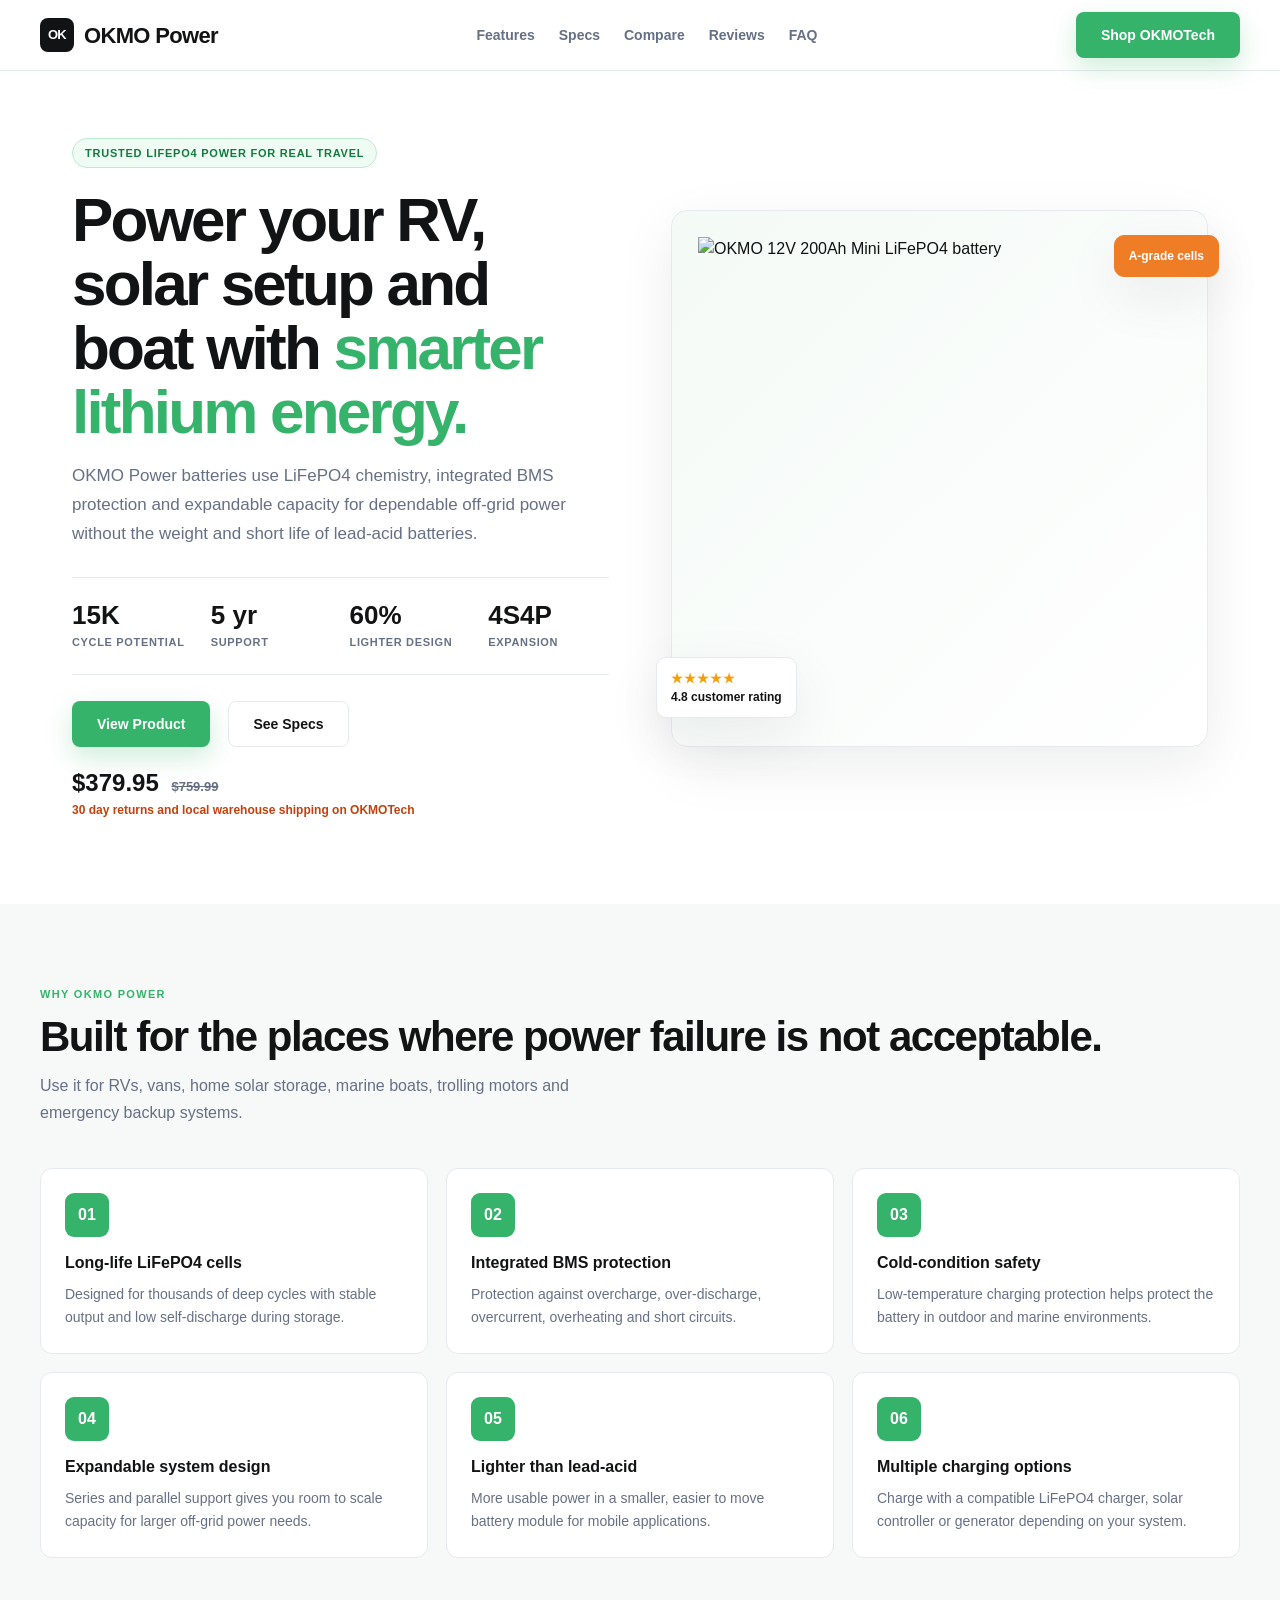
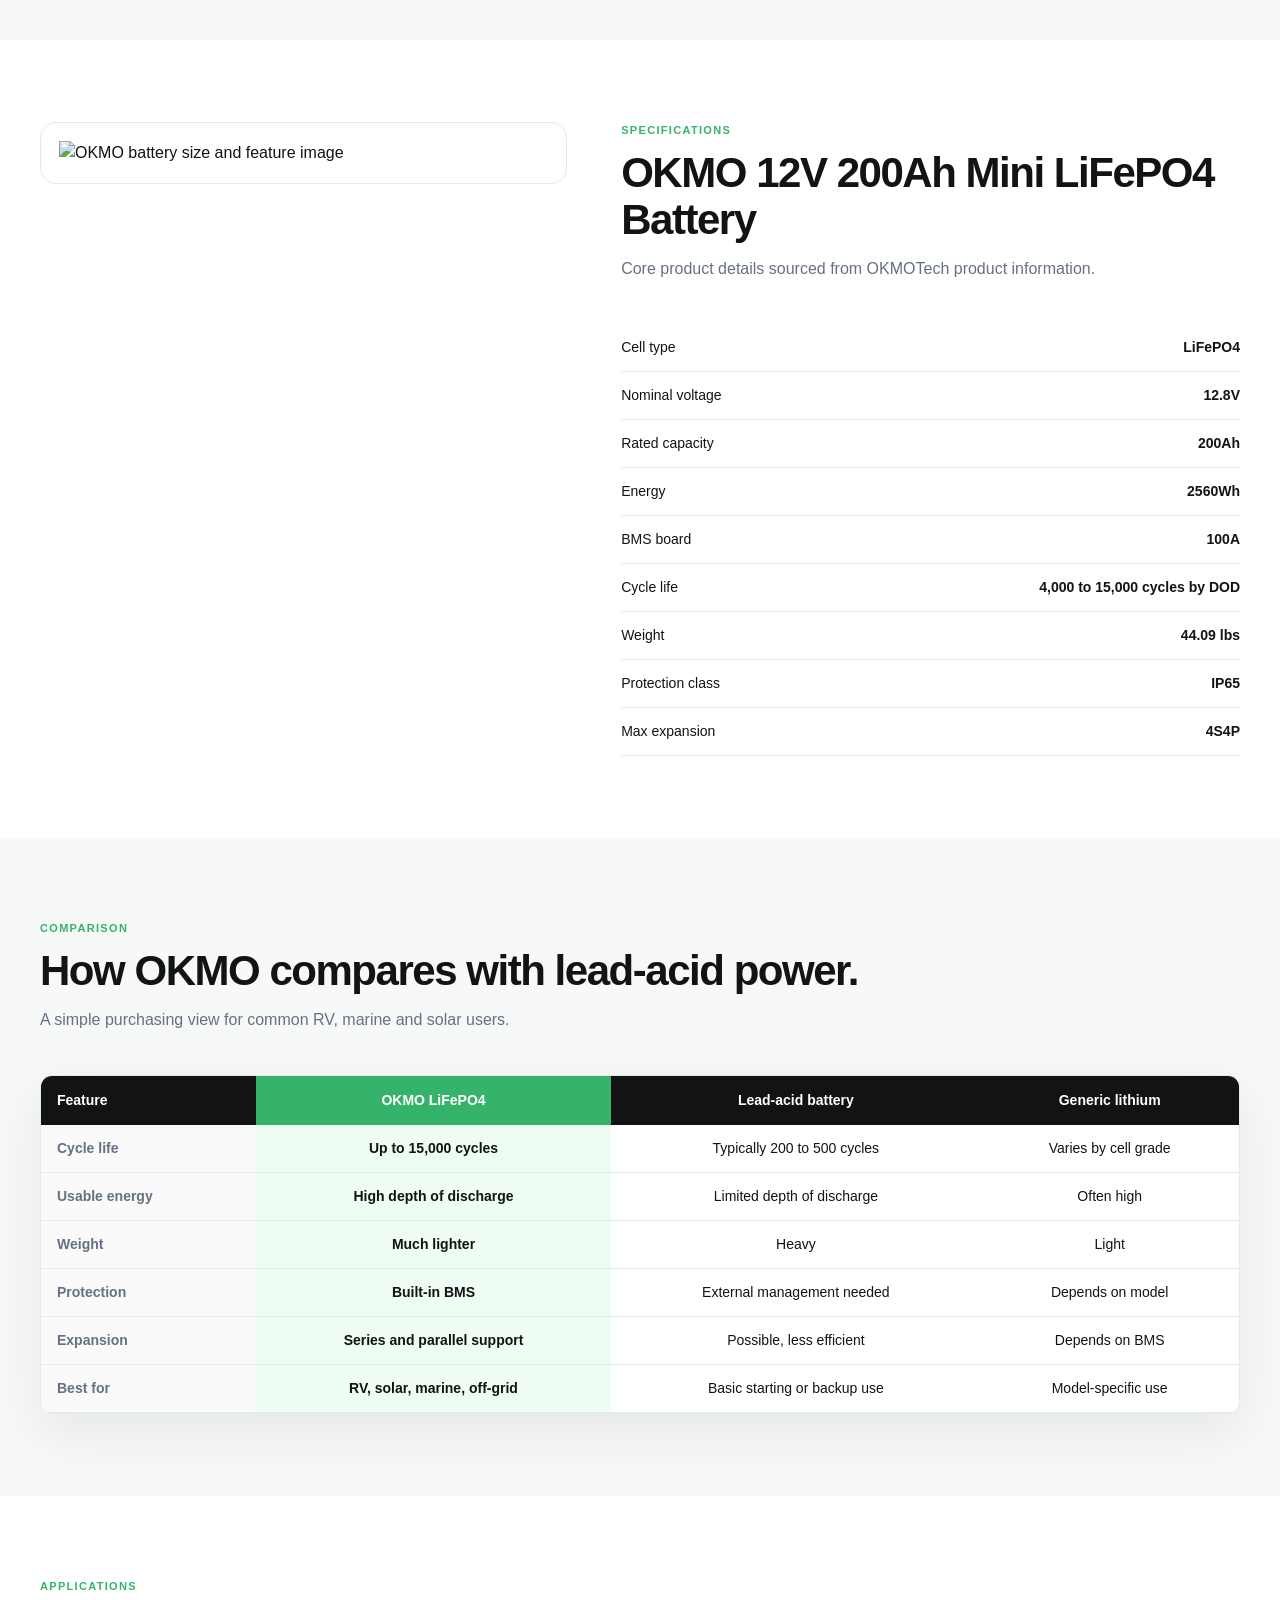
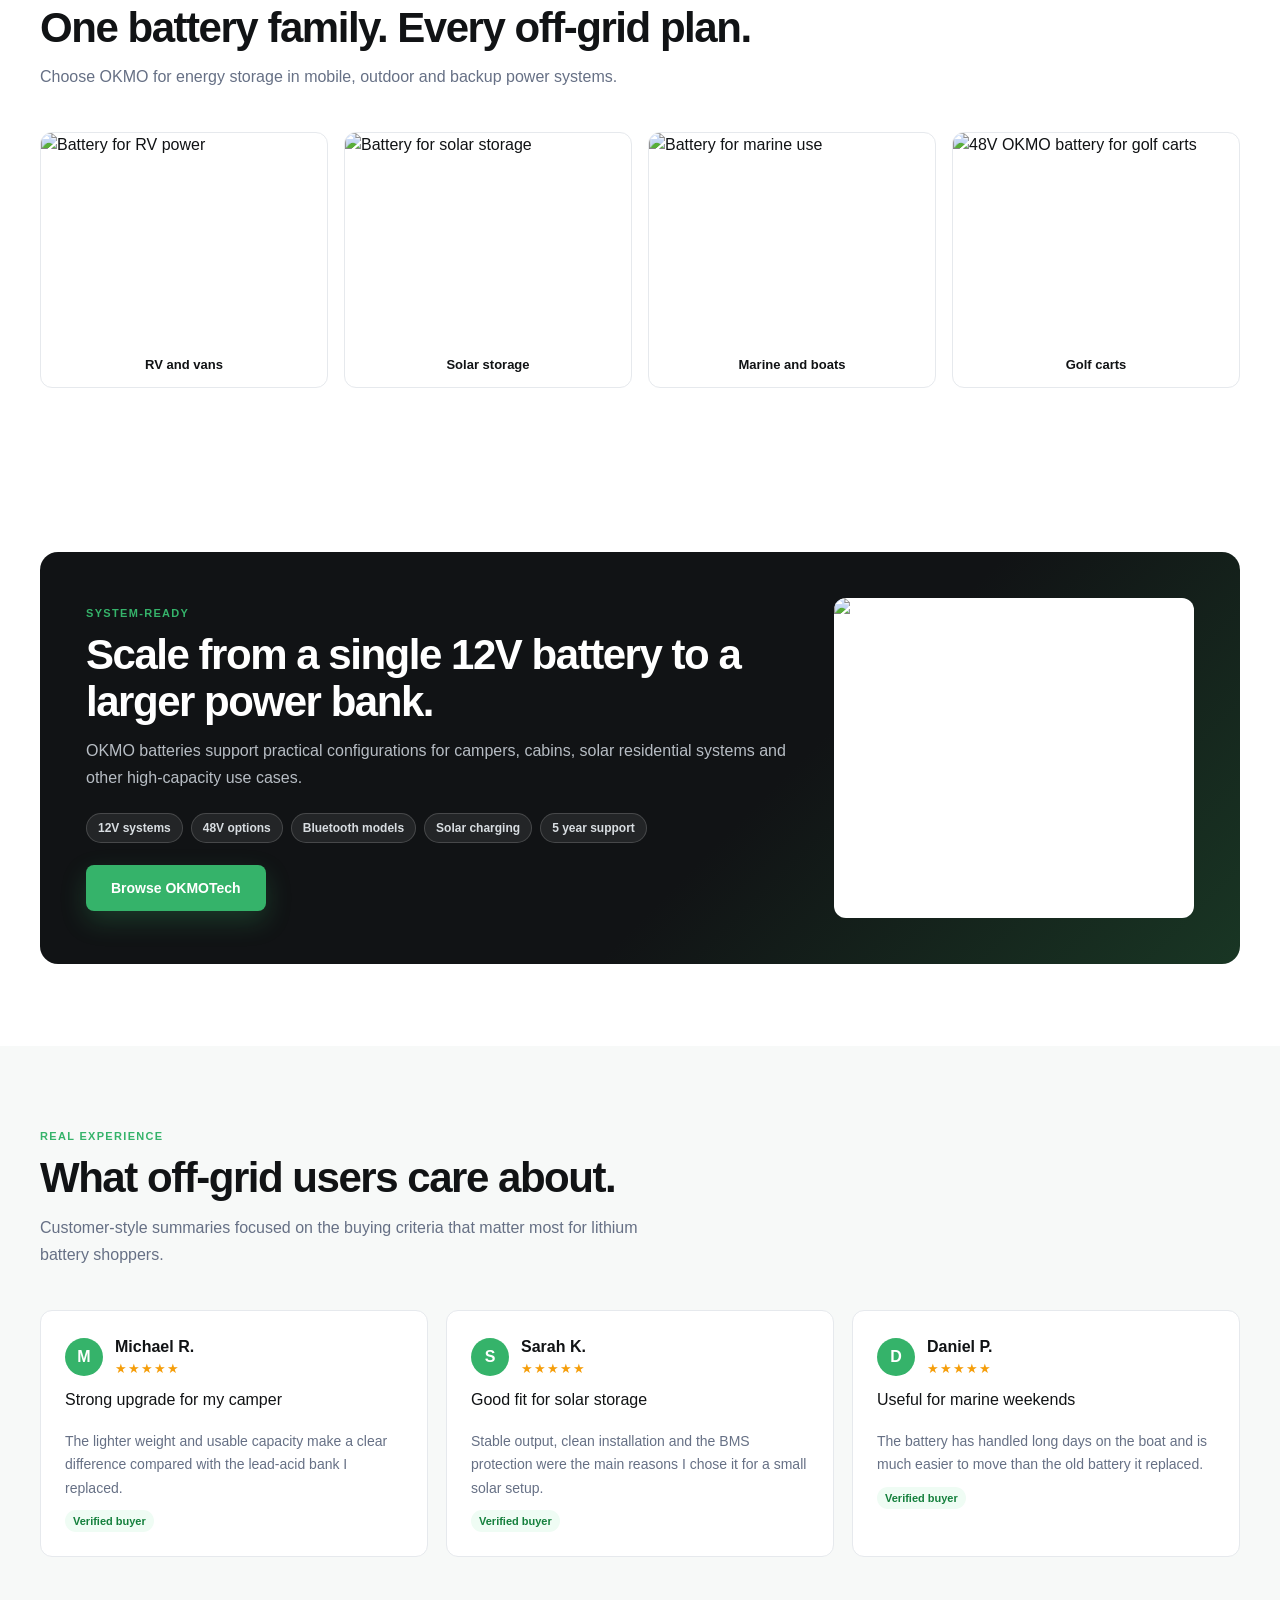
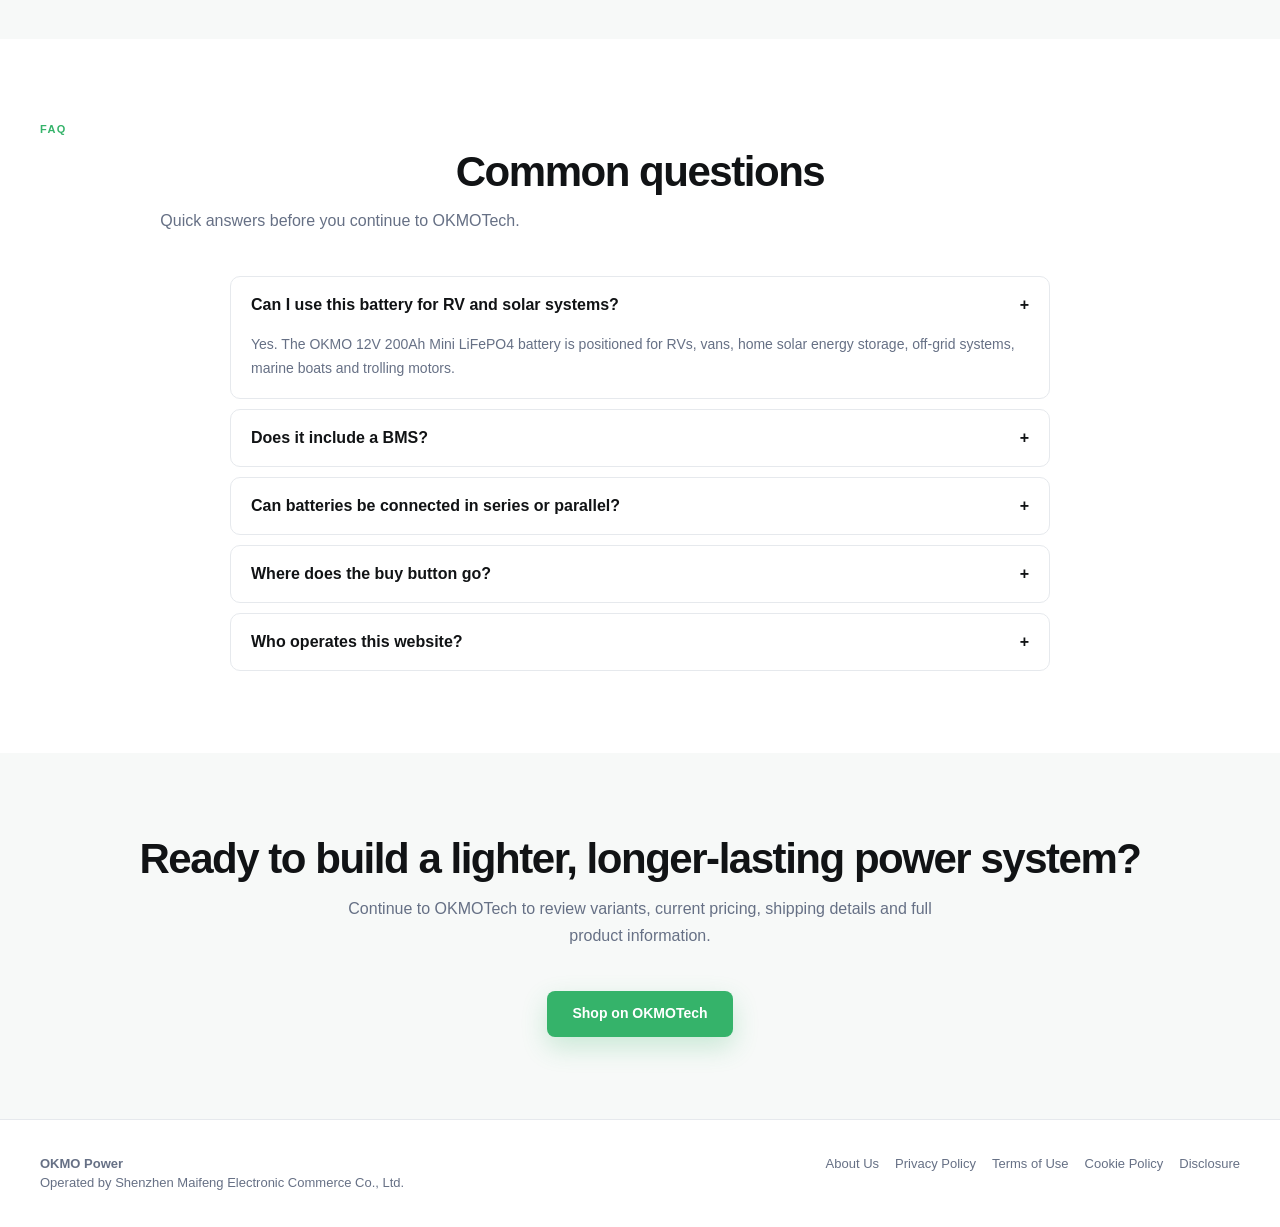
==== index.html @ c3690a23 "Add OKMO Energy static site" ====
<!doctype html>
<html lang="en">
<head>
  <meta charset="utf-8">
  <meta name="viewport" content="width=device-width, initial-scale=1">
  <title>OKMO Power | LiFePO4 Batteries for RV, Solar, Marine and Off-Grid</title>
  <meta name="description" content="OKMO Power LiFePO4 batteries deliver long cycle life, smart BMS protection, lighter weight and reliable energy storage for RV, solar, marine, golf cart and off-grid use.">
  <link rel="stylesheet" href="styles.css">
</head>
<body>
  <header class="site-header">
    <div class="header-inner">
      <a class="brand" href="index.html"><span class="brand-mark">OK</span><span>OKMO Power</span></a>
      <nav class="nav" aria-label="Primary navigation">
        <a href="#features">Features</a>
        <a href="#specs">Specs</a>
        <a href="#compare">Compare</a>
        <a href="#reviews">Reviews</a>
        <a href="#faq">FAQ</a>
      </nav>
      <a class="btn btn-primary shop-link" href="https://okmotech.com/products/okmo-12v-200ah-mini-lifepo4-battery-for-rv-solar-marine-off-grid-power">Shop OKMOTech</a>
    </div>
  </header>

  <main>
    <section class="hero">
      <div>
        <div class="badge">Trusted LiFePO4 power for real travel</div>
        <h1>Power your RV, solar setup and boat with <span>smarter lithium energy.</span></h1>
        <p class="hero-sub">OKMO Power batteries use LiFePO4 chemistry, integrated BMS protection and expandable capacity for dependable off-grid power without the weight and short life of lead-acid batteries.</p>
        <div class="stats">
          <div><div class="stat-num">15K</div><div class="stat-label">Cycle potential</div></div>
          <div><div class="stat-num">5 yr</div><div class="stat-label">Support</div></div>
          <div><div class="stat-num">60%</div><div class="stat-label">Lighter design</div></div>
          <div><div class="stat-num">4S4P</div><div class="stat-label">Expansion</div></div>
        </div>
        <div class="hero-actions">
          <a class="btn btn-primary shop-link" href="https://okmotech.com/products/okmo-12v-200ah-mini-lifepo4-battery-for-rv-solar-marine-off-grid-power">View Product</a>
          <a class="btn btn-secondary" href="#specs">See Specs</a>
          <div>
            <div class="price-main">$379.95 <span class="price-old">$759.99</span></div>
            <div class="price-note">30 day returns and local warehouse shipping on OKMOTech</div>
          </div>
        </div>
      </div>
      <div class="hero-visual">
        <img src="https://okmotech.com/cdn/shop/files/4ee0482982cfa89bb4d1cff3333a55e6.png?v=1758019763" alt="OKMO 12V 200Ah Mini LiFePO4 battery">
        <div class="float-card stock">A-grade cells</div>
        <div class="float-card rating"><span class="stars">★★★★★</span><br>4.8 customer rating</div>
      </div>
    </section>

    <section id="features" class="soft">
      <div class="container">
        <div class="section-label">Why OKMO Power</div>
        <h2 class="section-title">Built for the places where power failure is not acceptable.</h2>
        <p class="section-sub">Use it for RVs, vans, home solar storage, marine boats, trolling motors and emergency backup systems.</p>
        <div class="grid-3">
          <article class="feature-card"><div class="feature-icon">01</div><h3>Long-life LiFePO4 cells</h3><p>Designed for thousands of deep cycles with stable output and low self-discharge during storage.</p></article>
          <article class="feature-card"><div class="feature-icon">02</div><h3>Integrated BMS protection</h3><p>Protection against overcharge, over-discharge, overcurrent, overheating and short circuits.</p></article>
          <article class="feature-card"><div class="feature-icon">03</div><h3>Cold-condition safety</h3><p>Low-temperature charging protection helps protect the battery in outdoor and marine environments.</p></article>
          <article class="feature-card"><div class="feature-icon">04</div><h3>Expandable system design</h3><p>Series and parallel support gives you room to scale capacity for larger off-grid power needs.</p></article>
          <article class="feature-card"><div class="feature-icon">05</div><h3>Lighter than lead-acid</h3><p>More usable power in a smaller, easier to move battery module for mobile applications.</p></article>
          <article class="feature-card"><div class="feature-icon">06</div><h3>Multiple charging options</h3><p>Charge with a compatible LiFePO4 charger, solar controller or generator depending on your system.</p></article>
        </div>
      </div>
    </section>

    <section id="specs">
      <div class="container spec-layout">
        <div class="spec-image">
          <img src="https://okmotech.com/cdn/shop/files/2_af16de02-f397-4013-8d01-21be6a4f552f.png?v=1758019763" alt="OKMO battery size and feature image">
        </div>
        <div>
          <div class="section-label">Specifications</div>
          <h2 class="section-title">OKMO 12V 200Ah Mini LiFePO4 Battery</h2>
          <p class="section-sub">Core product details sourced from OKMOTech product information.</p>
          <div class="spec-row"><span>Cell type</span><strong>LiFePO4</strong></div>
          <div class="spec-row"><span>Nominal voltage</span><strong>12.8V</strong></div>
          <div class="spec-row"><span>Rated capacity</span><strong>200Ah</strong></div>
          <div class="spec-row"><span>Energy</span><strong>2560Wh</strong></div>
          <div class="spec-row"><span>BMS board</span><strong>100A</strong></div>
          <div class="spec-row"><span>Cycle life</span><strong>4,000 to 15,000 cycles by DOD</strong></div>
          <div class="spec-row"><span>Weight</span><strong>44.09 lbs</strong></div>
          <div class="spec-row"><span>Protection class</span><strong>IP65</strong></div>
          <div class="spec-row"><span>Max expansion</span><strong>4S4P</strong></div>
        </div>
      </div>
    </section>

    <section id="compare" class="soft">
      <div class="container">
        <div class="section-label">Comparison</div>
        <h2 class="section-title">How OKMO compares with lead-acid power.</h2>
        <p class="section-sub">A simple purchasing view for common RV, marine and solar users.</p>
        <div class="table-wrap">
          <table>
            <thead><tr><th>Feature</th><th class="ours">OKMO LiFePO4</th><th>Lead-acid battery</th><th>Generic lithium</th></tr></thead>
            <tbody>
              <tr><td>Cycle life</td><td class="ours">Up to 15,000 cycles</td><td>Typically 200 to 500 cycles</td><td>Varies by cell grade</td></tr>
              <tr><td>Usable energy</td><td class="ours">High depth of discharge</td><td>Limited depth of discharge</td><td>Often high</td></tr>
              <tr><td>Weight</td><td class="ours">Much lighter</td><td>Heavy</td><td>Light</td></tr>
              <tr><td>Protection</td><td class="ours">Built-in BMS</td><td>External management needed</td><td>Depends on model</td></tr>
              <tr><td>Expansion</td><td class="ours">Series and parallel support</td><td>Possible, less efficient</td><td>Depends on BMS</td></tr>
              <tr><td>Best for</td><td class="ours">RV, solar, marine, off-grid</td><td>Basic starting or backup use</td><td>Model-specific use</td></tr>
            </tbody>
          </table>
        </div>
      </div>
    </section>

    <section id="uses">
      <div class="container">
        <div class="section-label">Applications</div>
        <h2 class="section-title">One battery family. Every off-grid plan.</h2>
        <p class="section-sub">Choose OKMO for energy storage in mobile, outdoor and backup power systems.</p>
        <div class="image-grid">
          <div class="image-tile"><img src="https://okmotech.com/cdn/shop/files/32913bb930161c1a21fc8c6703e86e61.jpg?v=1758019763" alt="Battery for RV power"><div>RV and vans</div></div>
          <div class="image-tile"><img src="https://okmotech.com/cdn/shop/files/3e127aa34f11e647796bfac3e4831724.jpg?v=1758019763" alt="Battery for solar storage"><div>Solar storage</div></div>
          <div class="image-tile"><img src="https://okmotech.com/cdn/shop/files/4c4a01c1d49604e8e3436fd24a497f28_076cdcf8-ea0c-4c11-b48a-a80acceba9bb.jpg?v=1758019763" alt="Battery for marine use"><div>Marine and boats</div></div>
          <div class="image-tile"><img src="https://okmotech.com/cdn/shop/files/2_8ccc0807-b92c-4f07-a5ac-a771f4227278.jpg?v=1747045385" alt="48V OKMO battery for golf carts"><div>Golf carts</div></div>
        </div>
      </div>
    </section>

    <section>
      <div class="container banner">
        <div>
          <div class="section-label">System-ready</div>
          <h2 class="section-title">Scale from a single 12V battery to a larger power bank.</h2>
          <p>OKMO batteries support practical configurations for campers, cabins, solar residential systems and other high-capacity use cases.</p>
          <div class="tag-row"><span>12V systems</span><span>48V options</span><span>Bluetooth models</span><span>Solar charging</span><span>5 year support</span></div>
          <a class="btn btn-primary shop-link" href="https://okmotech.com/collections/12v-lifepo4-batteries">Browse OKMOTech</a>
        </div>
        <img src="https://okmotech.com/cdn/shop/files/OKMO.jpg?v=1750148092" alt="OKMO power system lifestyle image">
      </div>
    </section>

    <section id="reviews" class="soft">
      <div class="container">
        <div class="section-label">Real experience</div>
        <h2 class="section-title">What off-grid users care about.</h2>
        <p class="section-sub">Customer-style summaries focused on the buying criteria that matter most for lithium battery shoppers.</p>
        <div class="grid-3">
          <article class="review-card"><div class="review-head"><div class="avatar">M</div><div><strong>Michael R.</strong><div class="stars">★★★★★</div></div></div><div class="review-title">Strong upgrade for my camper</div><p class="review-text">The lighter weight and usable capacity make a clear difference compared with the lead-acid bank I replaced.</p><span class="verified">Verified buyer</span></article>
          <article class="review-card"><div class="review-head"><div class="avatar">S</div><div><strong>Sarah K.</strong><div class="stars">★★★★★</div></div></div><div class="review-title">Good fit for solar storage</div><p class="review-text">Stable output, clean installation and the BMS protection were the main reasons I chose it for a small solar setup.</p><span class="verified">Verified buyer</span></article>
          <article class="review-card"><div class="review-head"><div class="avatar">D</div><div><strong>Daniel P.</strong><div class="stars">★★★★★</div></div></div><div class="review-title">Useful for marine weekends</div><p class="review-text">The battery has handled long days on the boat and is much easier to move than the old battery it replaced.</p><span class="verified">Verified buyer</span></article>
        </div>
      </div>
    </section>

    <section id="faq">
      <div class="container">
        <div class="section-label">FAQ</div>
        <h2 class="section-title" style="text-align:center">Common questions</h2>
        <p class="section-sub" style="text-align:center">Quick answers before you continue to OKMOTech.</p>
        <div class="faq-list">
          <div class="faq-item open"><button class="faq-q" type="button">Can I use this battery for RV and solar systems?<span>+</span></button><div class="faq-a">Yes. The OKMO 12V 200Ah Mini LiFePO4 battery is positioned for RVs, vans, home solar energy storage, off-grid systems, marine boats and trolling motors.</div></div>
          <div class="faq-item"><button class="faq-q" type="button">Does it include a BMS?<span>+</span></button><div class="faq-a">Yes. OKMO product information lists integrated BMS protection for key electrical and temperature conditions.</div></div>
          <div class="faq-item"><button class="faq-q" type="button">Can batteries be connected in series or parallel?<span>+</span></button><div class="faq-a">The 12V 200Ah Mini model supports expansion up to 4S4P when configured properly with compatible batteries and system requirements.</div></div>
          <div class="faq-item"><button class="faq-q" type="button">Where does the buy button go?<span>+</span></button><div class="faq-a">This landing page does not process orders directly. Purchase links continue to OKMOTech.com for product details, checkout and support.</div></div>
          <div class="faq-item"><button class="faq-q" type="button">Who operates this website?<span>+</span></button><div class="faq-a">This website is operated by Shenzhen Maifeng Electronic Commerce Co., Ltd. for OKMO Power product promotion.</div></div>
        </div>
      </div>
    </section>

    <section class="final-cta soft">
      <div class="container">
        <h2 class="section-title">Ready to build a lighter, longer-lasting power system?</h2>
        <p class="section-sub">Continue to OKMOTech to review variants, current pricing, shipping details and full product information.</p>
        <a class="btn btn-primary shop-link" href="https://okmotech.com/products/okmo-12v-200ah-mini-lifepo4-battery-for-rv-solar-marine-off-grid-power">Shop on OKMOTech</a>
      </div>
    </section>
  </main>

  <footer>
    <div class="footer-inner">
      <div><strong>OKMO Power</strong><br>Operated by Shenzhen Maifeng Electronic Commerce Co., Ltd.</div>
      <div class="footer-links">
        <a href="about-us.html">About Us</a>
        <a href="privacy-policy.html">Privacy Policy</a>
        <a href="terms-of-use.html">Terms of Use</a>
        <a href="cookie-policy.html">Cookie Policy</a>
        <a href="disclosure-and-copyright-policy.html">Disclosure</a>
      </div>
    </div>
  </footer>
  <script>
    document.querySelectorAll('.faq-q').forEach(function(button) {
      button.addEventListener('click', function() {
        var item = button.parentElement;
        document.querySelectorAll('.faq-item').forEach(function(el) { if (el !== item) el.classList.remove('open'); });
        item.classList.toggle('open');
      });
    });
    (function () {
      var keys = ['gclid','gbraid','wbraid','fbclid','utm_source','utm_medium','utm_campaign','utm_content','utm_term'];
      var source = new URLSearchParams(location.search);
      document.querySelectorAll('a.shop-link').forEach(function(a) {
        var u = new URL(a.href);
        keys.forEach(function(k) { var v = source.get(k); if (v && !u.searchParams.has(k)) u.searchParams.set(k, v); });
        a.href = u.toString();
      });
    })();
  </script>
</body>
</html>
---- styles.css ----
*, *::before, *::after { box-sizing: border-box; margin: 0; padding: 0; }
:root {
  --accent: #35b36a;
  --accent-dark: #23844b;
  --ink: #111315;
  --muted: #667085;
  --line: #e6e9ed;
  --soft: #f7f9f8;
  --white: #fff;
  --warn: #ef7d26;
  --shadow: 0 18px 55px rgba(16, 24, 40, .08);
}
html { scroll-behavior: smooth; }
body { font-family: Arial, Helvetica, sans-serif; color: var(--ink); background: var(--white); line-height: 1.5; overflow-x: hidden; }
a { color: inherit; text-decoration: none; }
img { max-width: 100%; display: block; }
.site-header { position: sticky; top: 0; z-index: 20; background: rgba(255,255,255,.96); backdrop-filter: blur(12px); border-bottom: 1px solid var(--line); padding: 12px 32px; }
.header-inner { max-width: 1200px; margin: 0 auto; display: flex; align-items: center; justify-content: space-between; gap: 24px; }
.brand { display: flex; align-items: center; gap: 10px; font-weight: 900; letter-spacing: -.03em; font-size: 22px; }
.brand-mark { width: 34px; height: 34px; border-radius: 8px; background: var(--ink); color: #fff; display: grid; place-items: center; font-size: 13px; letter-spacing: -.06em; }
.nav { display: flex; gap: 24px; align-items: center; }
.nav a { color: var(--muted); font-size: 14px; font-weight: 700; }
.nav a:hover { color: var(--ink); }
.btn { display: inline-flex; align-items: center; justify-content: center; gap: 8px; min-height: 46px; padding: 0 24px; border-radius: 8px; font-weight: 800; font-size: 14px; transition: transform .2s, background .2s, border-color .2s; border: 1px solid transparent; white-space: nowrap; }
.btn:active { transform: translateY(1px); }
.btn-primary { background: var(--accent); color: #fff; box-shadow: 0 10px 26px rgba(53,179,106,.24); }
.btn-primary:hover { background: var(--accent-dark); }
.btn-secondary { border-color: var(--line); color: var(--ink); background: #fff; }
.hero { max-width: 1200px; margin: 0 auto; padding: 58px 32px 76px; display: grid; grid-template-columns: 1fr 1fr; gap: 62px; align-items: center; min-height: calc(100dvh - 67px); }
.badge { display: inline-flex; align-items: center; border: 1px solid #b9edcd; background: #effcf4; color: #137a3f; border-radius: 999px; padding: 6px 12px; font-size: 11px; font-weight: 900; text-transform: uppercase; letter-spacing: .07em; margin-bottom: 20px; }
h1 { font-size: clamp(36px, 5vw, 62px); line-height: 1.03; letter-spacing: -.045em; font-weight: 900; margin-bottom: 18px; }
h1 span, .accent { color: var(--accent); }
.hero-sub { color: var(--muted); font-size: 17px; line-height: 1.7; max-width: 520px; margin-bottom: 28px; }
.stats { display: grid; grid-template-columns: repeat(4, 1fr); gap: 18px; padding: 24px 0; border-top: 1px solid var(--line); border-bottom: 1px solid var(--line); margin-bottom: 26px; }
.stat-num { font-size: 26px; font-weight: 900; line-height: 1; }
.stat-label { margin-top: 6px; color: var(--muted); font-size: 11px; font-weight: 800; text-transform: uppercase; letter-spacing: .06em; }
.hero-actions { display: flex; align-items: center; gap: 18px; flex-wrap: wrap; }
.price-main { font-size: 24px; font-weight: 900; }
.price-old { color: var(--muted); text-decoration: line-through; margin-left: 6px; font-size: 13px; }
.price-note { color: #c2410c; font-size: 12px; font-weight: 800; }
.hero-visual { position: relative; background: linear-gradient(135deg, #f4faf6, #fff); border: 1px solid var(--line); border-radius: 16px; padding: 26px; box-shadow: var(--shadow); }
.hero-visual img { width: 100%; aspect-ratio: 1 / 1; object-fit: contain; }
.float-card { position: absolute; background: #fff; border: 1px solid var(--line); border-radius: 10px; box-shadow: var(--shadow); padding: 11px 14px; font-size: 12px; font-weight: 800; }
.float-card.rating { left: -16px; bottom: 28px; }
.float-card.stock { right: -12px; top: 24px; background: var(--warn); color: #fff; border-color: var(--warn); }
section { padding: 82px 32px; }
.soft { background: var(--soft); }
.dark { background: #111315; color: #fff; }
.container { max-width: 1200px; margin: 0 auto; }
.section-label { color: var(--accent); font-size: 11px; font-weight: 900; text-transform: uppercase; letter-spacing: .12em; margin-bottom: 10px; }
.section-title { font-size: clamp(28px, 3.6vw, 42px); line-height: 1.12; letter-spacing: -.035em; font-weight: 900; margin-bottom: 12px; }
.section-sub { color: var(--muted); max-width: 600px; line-height: 1.7; margin-bottom: 42px; }
.dark .section-sub { color: #a8b0b8; }
.grid-3 { display: grid; grid-template-columns: repeat(3, 1fr); gap: 18px; }
.feature-card, .review-card, .policy-card { background: #fff; border: 1px solid var(--line); border-radius: 12px; padding: 24px; }
.feature-icon { width: 44px; height: 44px; border-radius: 9px; background: var(--accent); color: #fff; display: grid; place-items: center; font-weight: 900; margin-bottom: 14px; }
.feature-card h3, .review-title { font-size: 16px; margin-bottom: 8px; }
.feature-card p, .review-text { color: var(--muted); font-size: 14px; line-height: 1.65; }
.spec-layout { display: grid; grid-template-columns: .92fr 1.08fr; gap: 54px; align-items: start; }
.spec-image { border: 1px solid var(--line); border-radius: 16px; overflow: hidden; background: #fff; padding: 18px; }
.spec-row { display: flex; justify-content: space-between; gap: 18px; padding: 13px 0; border-bottom: 1px solid var(--line); font-size: 14px; }
.spec-row strong { text-align: right; }
.table-wrap { overflow-x: auto; border-radius: 12px; box-shadow: var(--shadow); border: 1px solid var(--line); background: #fff; }
table { width: 100%; border-collapse: collapse; min-width: 720px; font-size: 14px; }
th { background: #111315; color: #fff; padding: 14px 16px; text-align: center; }
th:first-child, td:first-child { text-align: left; }
th.ours { background: var(--accent); }
td { padding: 13px 16px; border-bottom: 1px solid var(--line); text-align: center; }
td:first-child { color: var(--muted); font-weight: 800; background: #fafafa; }
td.ours { background: #eefcf3; font-weight: 900; }
.image-grid { display: grid; grid-template-columns: repeat(4, 1fr); gap: 16px; }
.image-tile { border-radius: 12px; overflow: hidden; border: 1px solid var(--line); background: #fff; }
.image-tile img { width: 100%; height: 210px; object-fit: cover; }
.image-tile div { padding: 12px 14px; font-size: 13px; font-weight: 800; text-align: center; }
.banner { display: grid; grid-template-columns: 1fr 360px; gap: 42px; align-items: center; background: linear-gradient(135deg, #111315 60%, #193624); border-radius: 18px; padding: 46px; overflow: hidden; color: #fff; }
.banner p { color: #b7bdc4; margin: 12px 0 22px; line-height: 1.7; }
.tag-row { display: flex; flex-wrap: wrap; gap: 8px; margin-bottom: 22px; }
.tag-row span { border: 1px solid rgba(255,255,255,.16); background: rgba(255,255,255,.08); border-radius: 999px; padding: 5px 11px; color: #d8dde1; font-size: 12px; font-weight: 700; }
.banner img { border-radius: 12px; height: 320px; width: 100%; object-fit: cover; background: #fff; }
.review-card { display: flex; flex-direction: column; gap: 10px; }
.review-head { display: flex; align-items: center; gap: 12px; }
.avatar { width: 38px; height: 38px; border-radius: 50%; background: var(--accent); color: #fff; display: grid; place-items: center; font-weight: 900; }
.stars { color: #f59e0b; letter-spacing: 1px; font-size: 13px; }
.verified { color: #15803d; background: #effcf4; border-radius: 999px; padding: 3px 8px; font-size: 11px; font-weight: 800; align-self: flex-start; }
.faq-list { max-width: 820px; margin: 0 auto; display: grid; gap: 10px; }
.faq-item { border: 1px solid var(--line); border-radius: 10px; background: #fff; overflow: hidden; }
.faq-q { width: 100%; border: 0; background: transparent; padding: 16px 20px; display: flex; justify-content: space-between; gap: 18px; cursor: pointer; color: var(--ink); font: inherit; font-weight: 800; text-align: left; }
.faq-a { display: none; color: var(--muted); padding: 0 20px 18px; font-size: 14px; line-height: 1.7; }
.faq-item.open .faq-a { display: block; }
.final-cta { text-align: center; }
.final-cta .section-sub { margin-left: auto; margin-right: auto; }
footer { border-top: 1px solid var(--line); padding: 34px 32px; color: var(--muted); font-size: 13px; }
.footer-inner { max-width: 1200px; margin: 0 auto; display: flex; justify-content: space-between; gap: 24px; flex-wrap: wrap; }
.footer-links { display: flex; gap: 16px; flex-wrap: wrap; }
.policy-main { max-width: 900px; margin: 0 auto; padding: 58px 32px 86px; }
.policy-main h1 { font-size: clamp(34px, 5vw, 54px); }
.policy-card { margin-top: 28px; }
.policy-card h2 { font-size: 22px; margin: 28px 0 10px; }
.policy-card h2:first-child { margin-top: 0; }
.policy-card p, .policy-card li { color: var(--muted); margin: 10px 0; }
.policy-card ul { padding-left: 22px; margin: 12px 0; }
@media (max-width: 920px) {
  .nav { display: none; }
  .hero, .spec-layout, .banner { grid-template-columns: 1fr; }
  .hero { padding-top: 34px; min-height: auto; }
  .hero-visual { order: -1; }
  .grid-3 { grid-template-columns: repeat(2, 1fr); }
  .image-grid { grid-template-columns: repeat(2, 1fr); }
  .banner img { display: none; }
}
@media (max-width: 560px) {
  .site-header { padding: 12px 18px; }
  .hero, section, .policy-main { padding-left: 20px; padding-right: 20px; }
  .stats, .grid-3, .image-grid { grid-template-columns: 1fr; }
  .hero-actions { align-items: stretch; }
  .btn { width: 100%; }
  .float-card { position: static; margin-top: 10px; }
  .banner { padding: 28px 20px; }
}
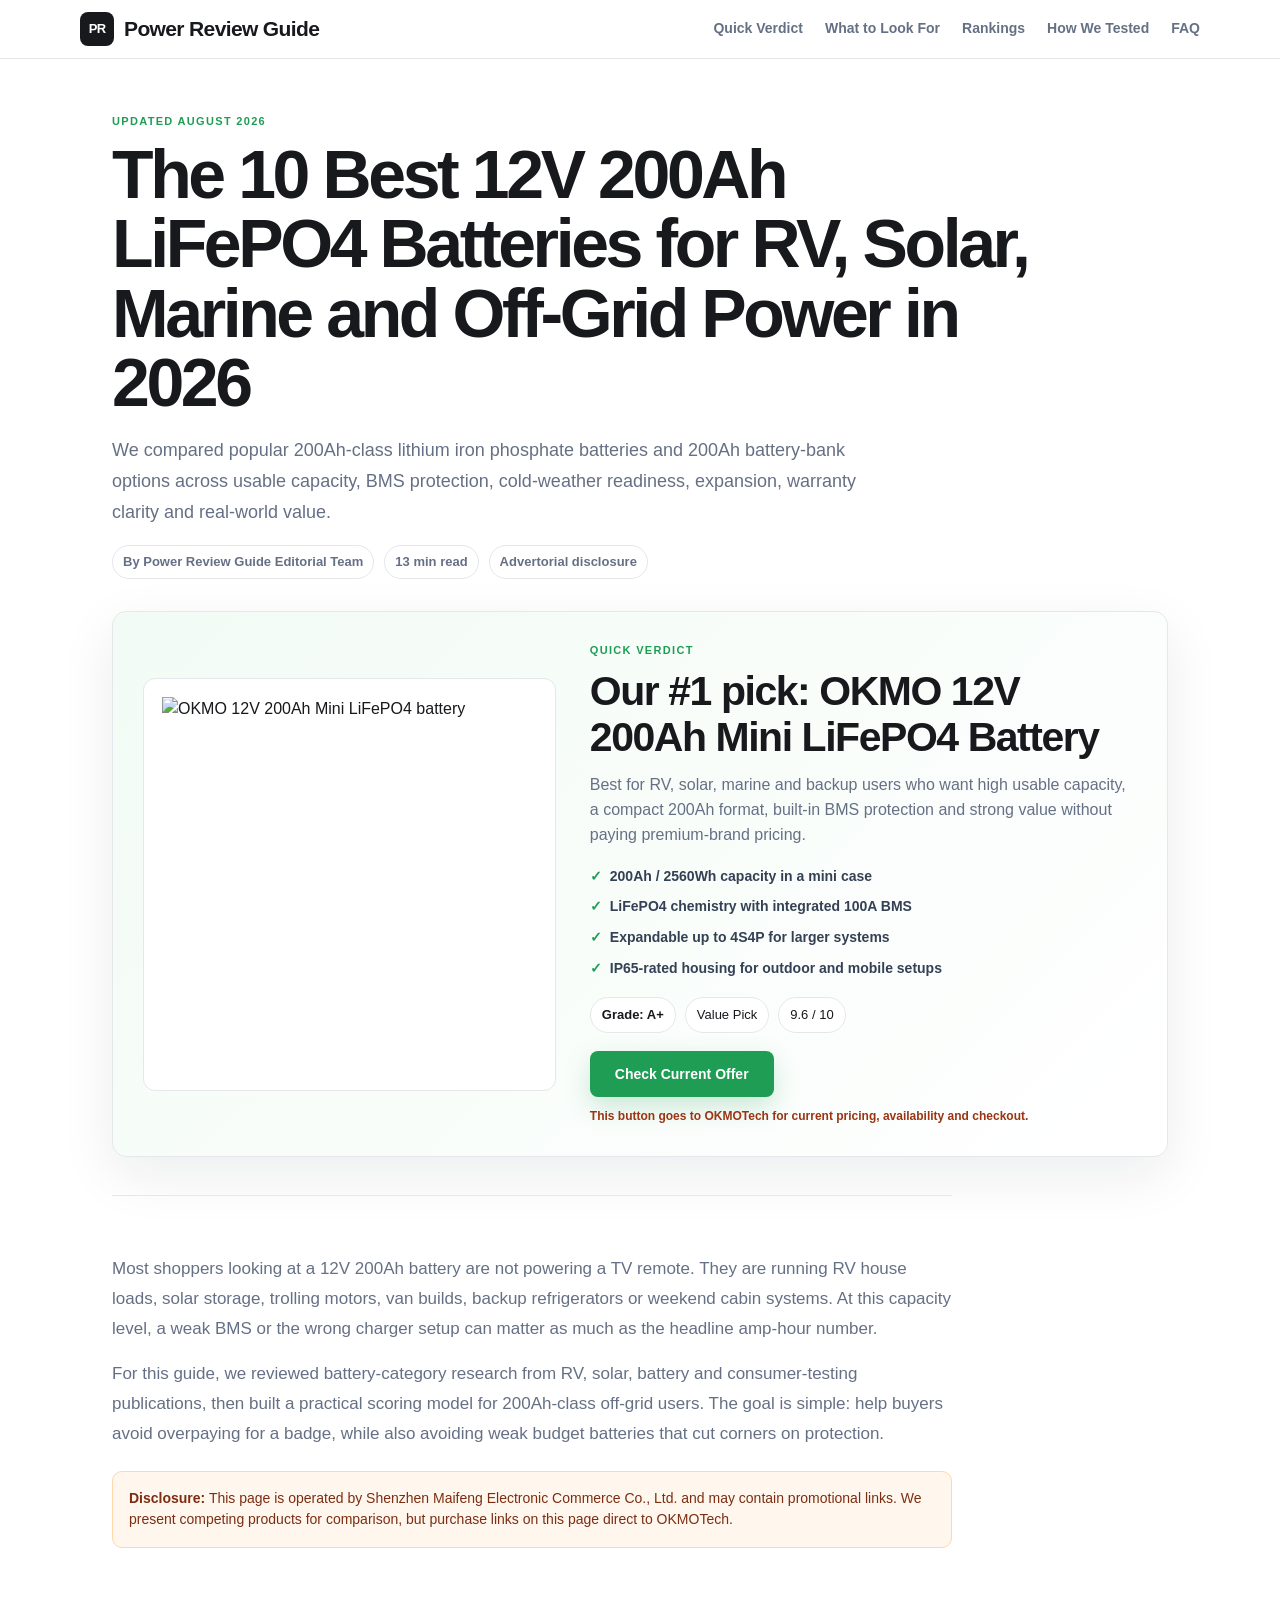
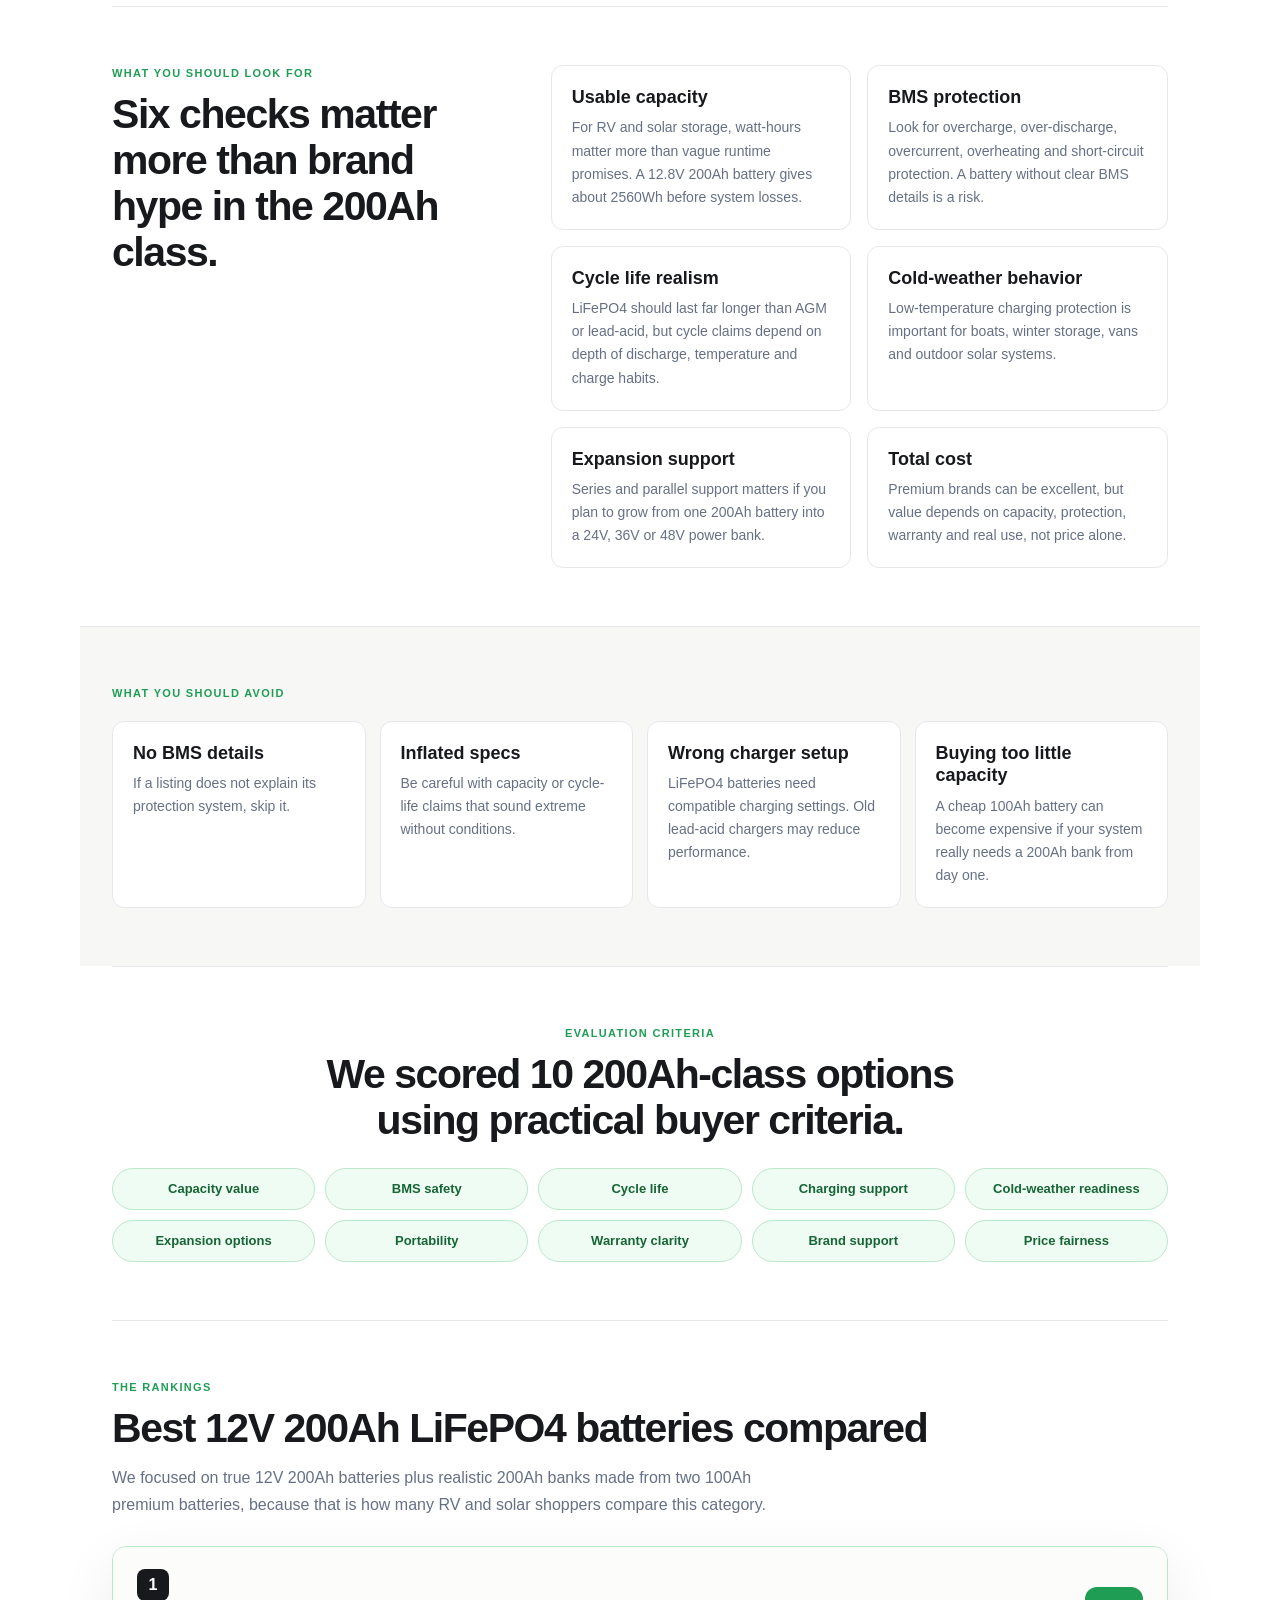
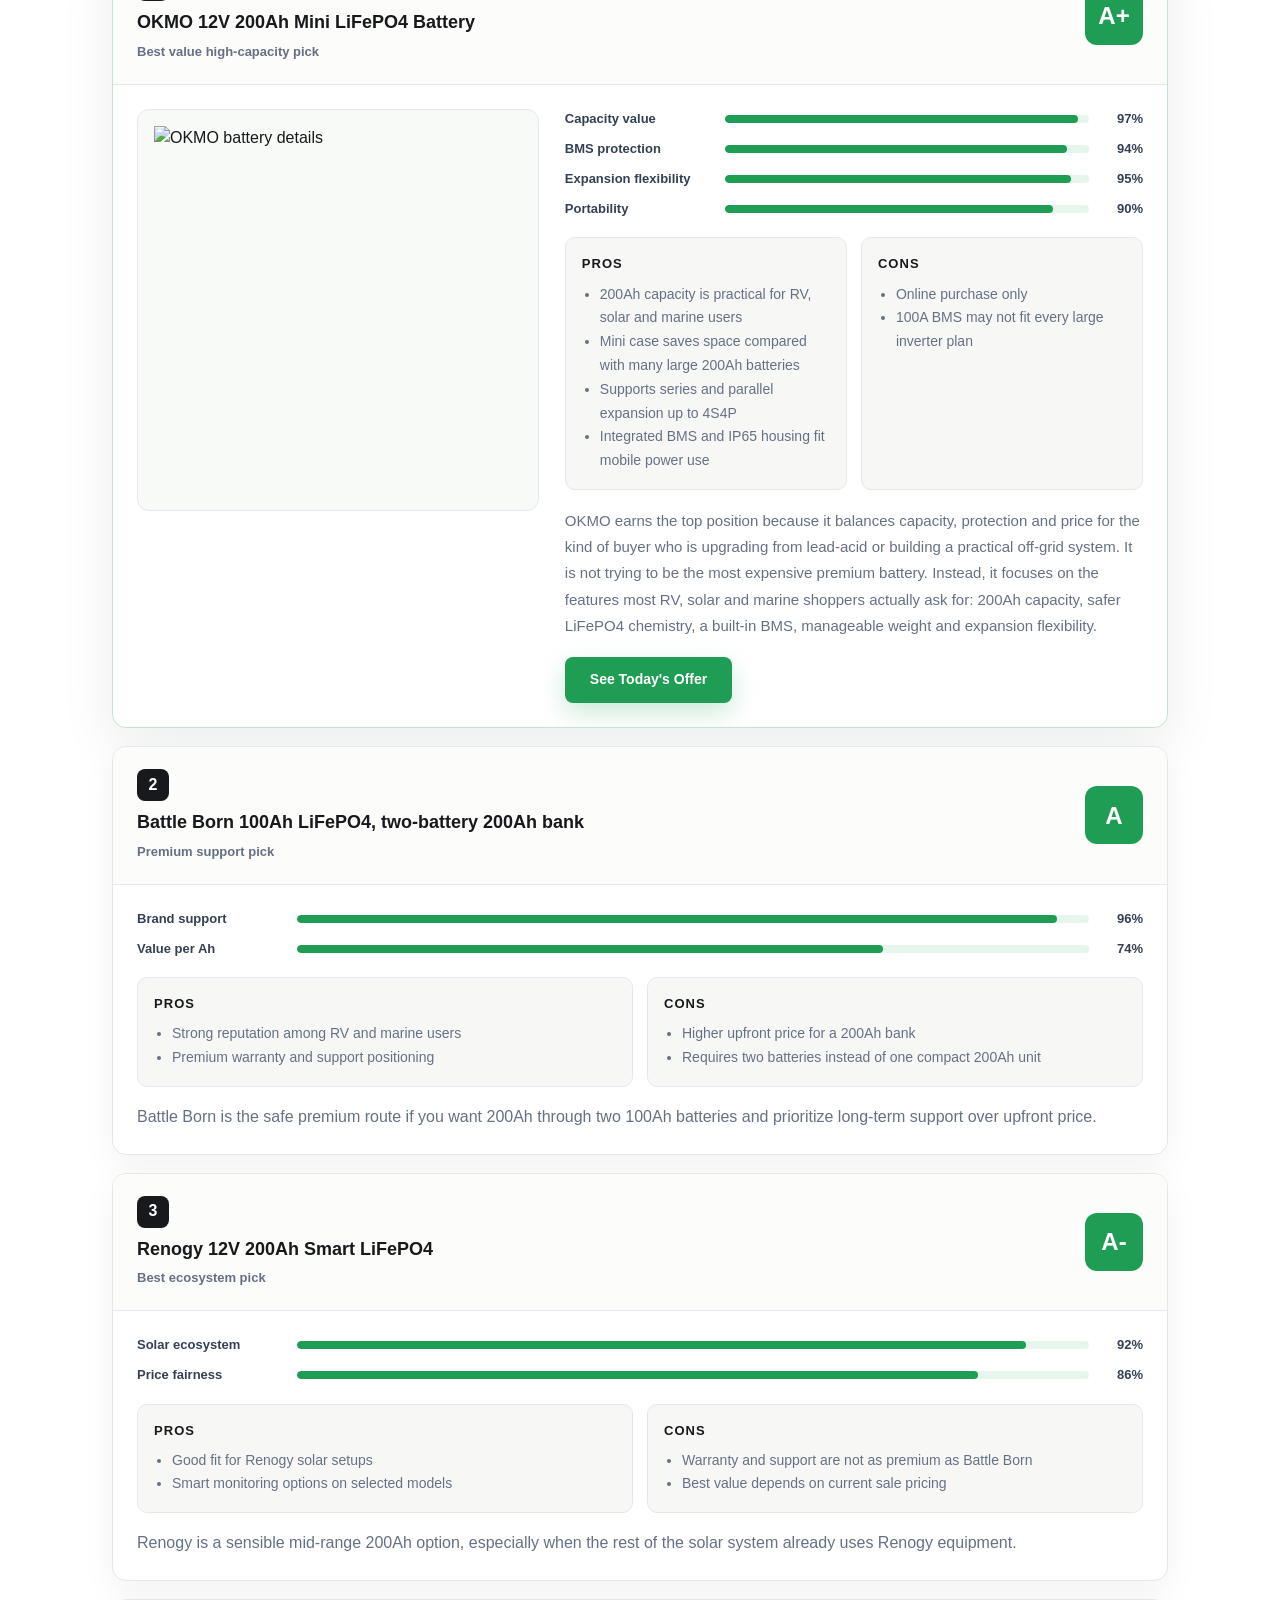
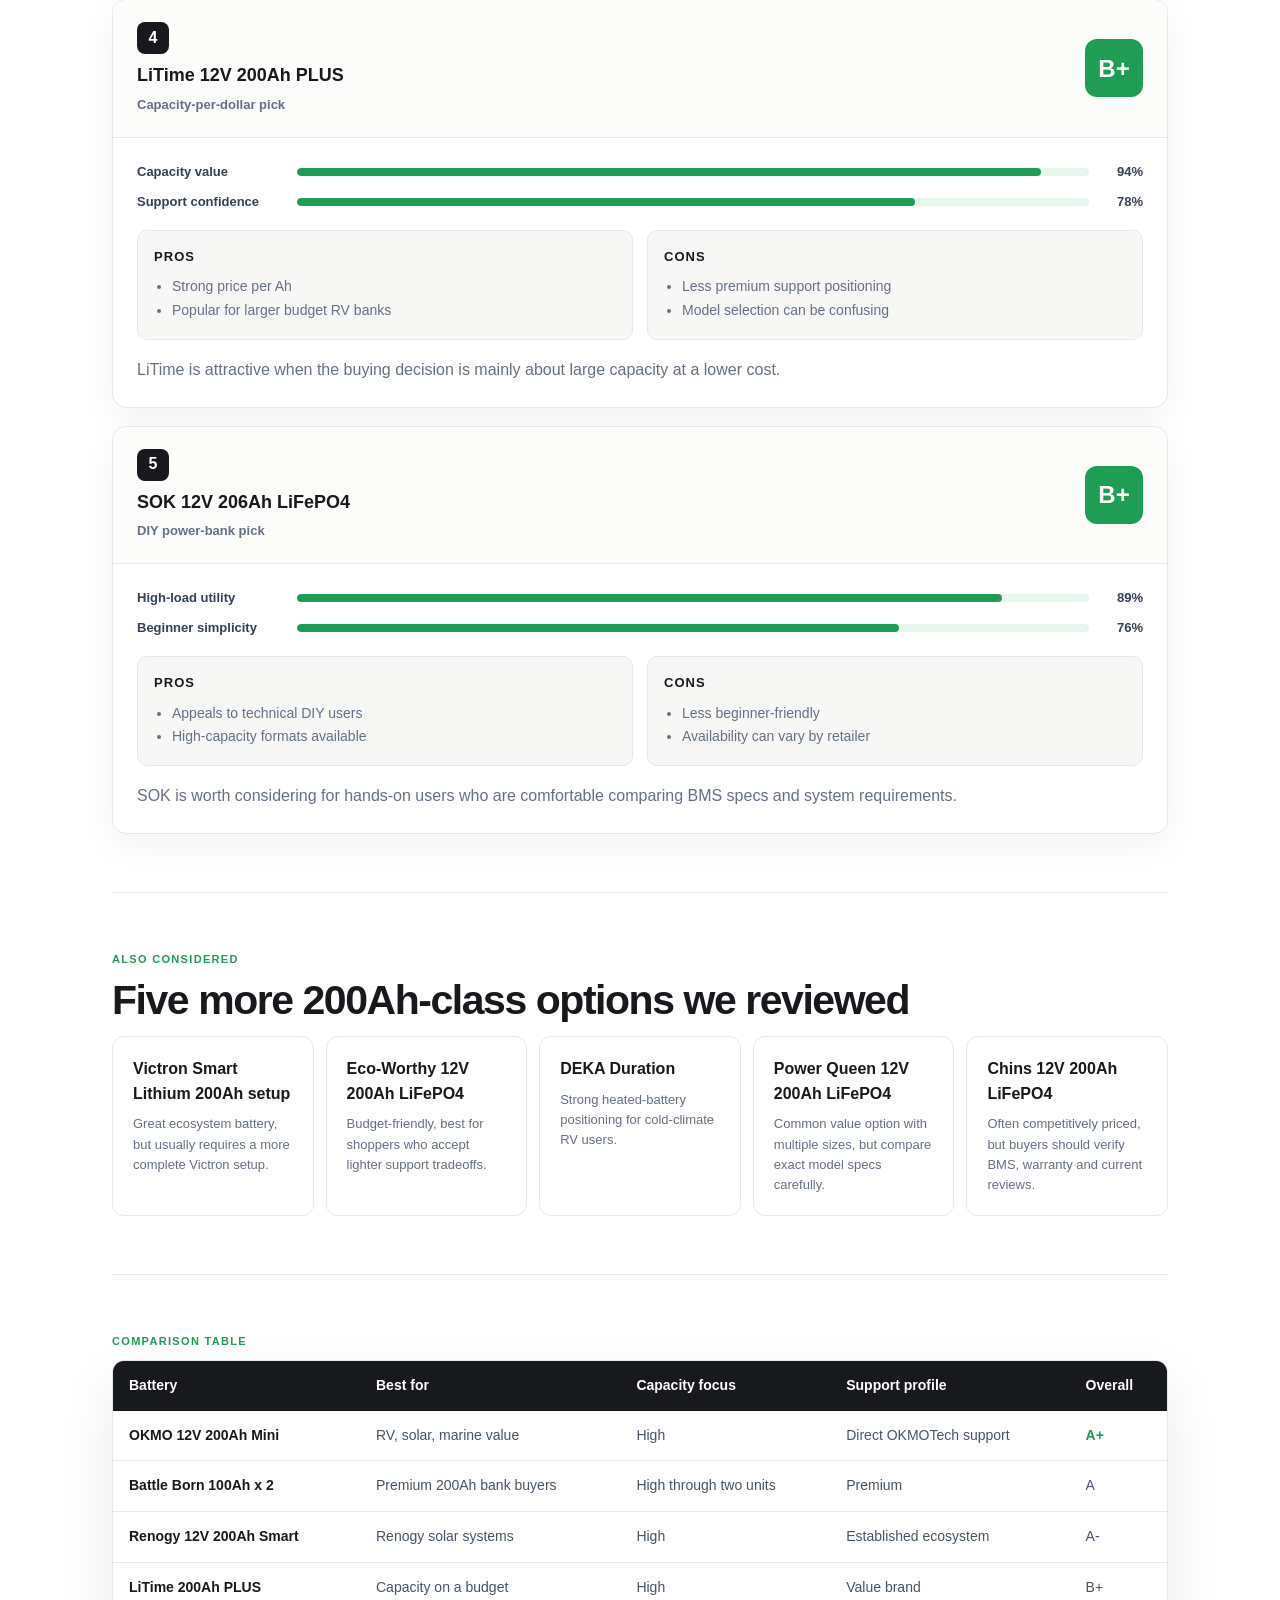
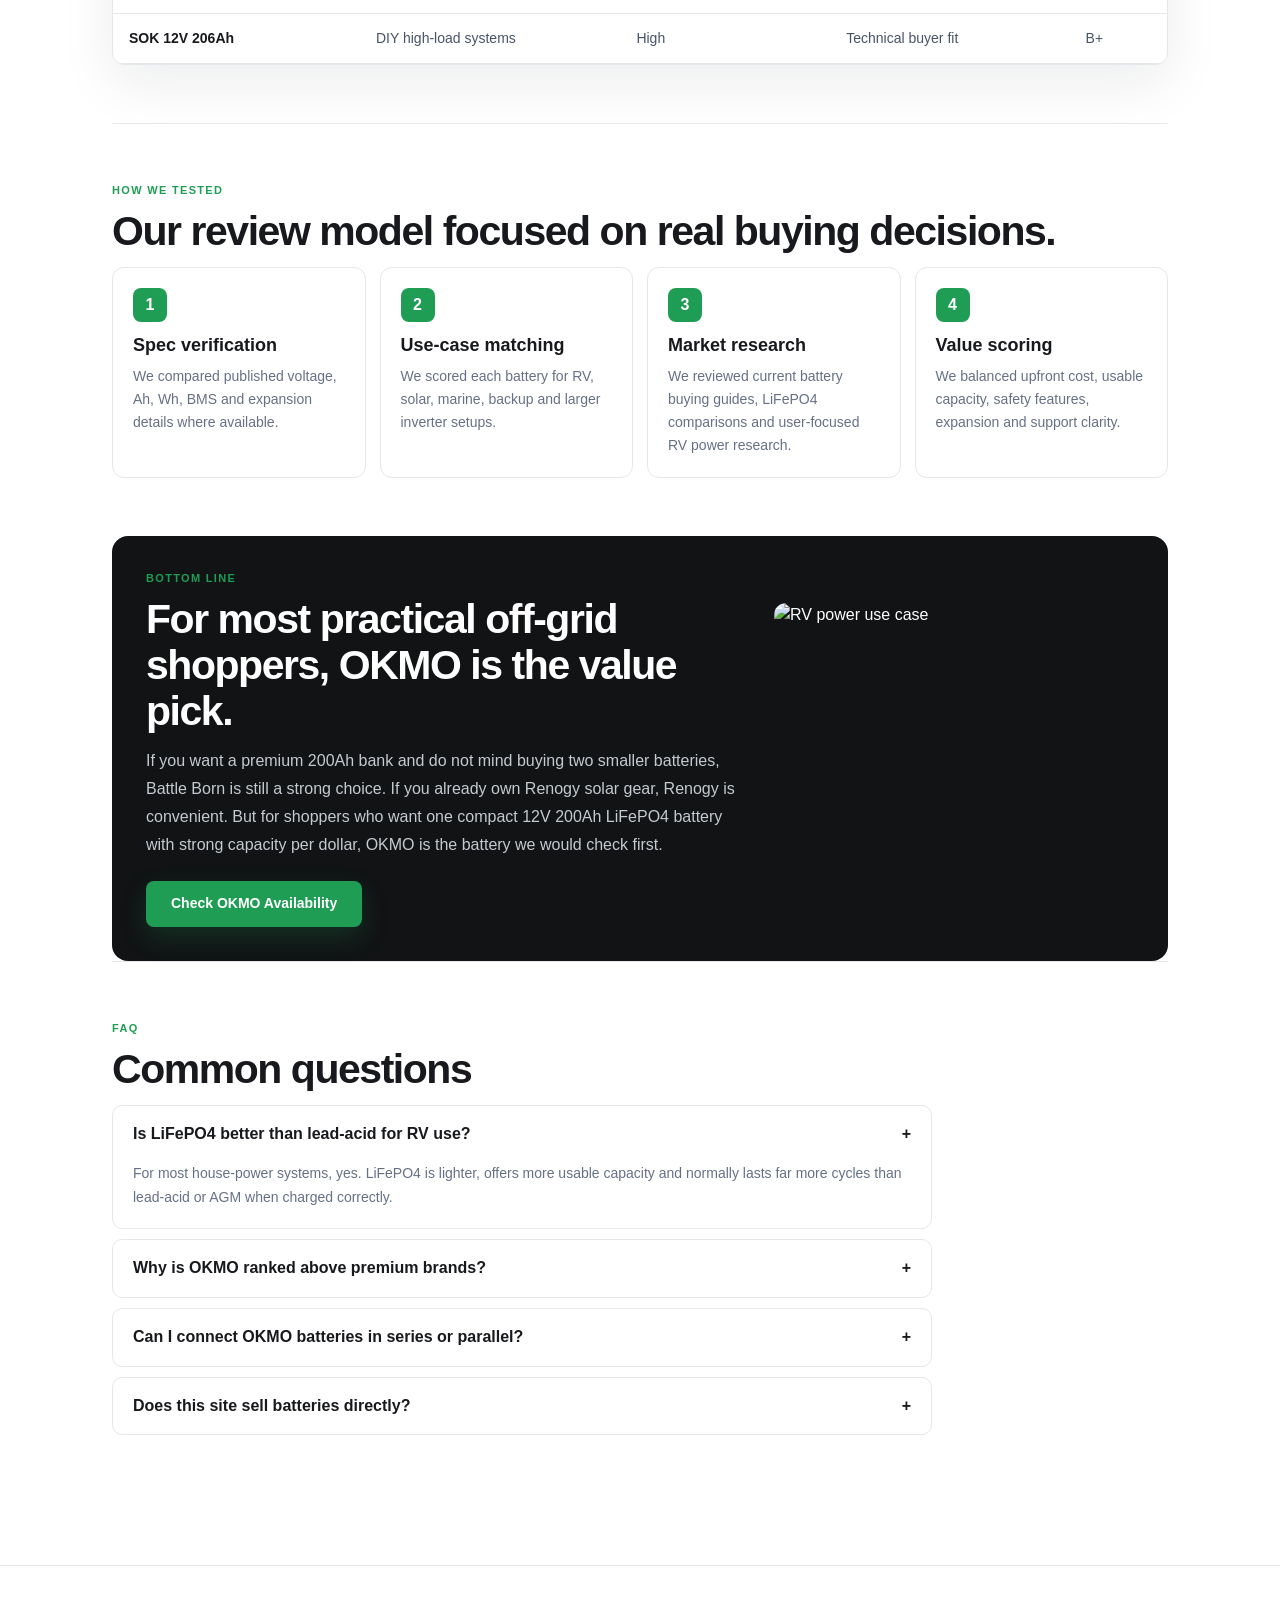
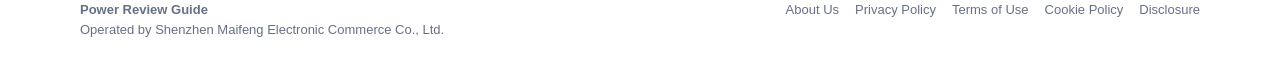
==== commit ead67050: "Convert homepage to 12V 200Ah review advertorial" ====
--- a/index.html
+++ b/index.html
@@ -3,179 +3,243 @@
 <head>
   <meta charset="utf-8">
   <meta name="viewport" content="width=device-width, initial-scale=1">
-  <title>OKMO Power | LiFePO4 Batteries for RV, Solar, Marine and Off-Grid</title>
-  <meta name="description" content="OKMO Power LiFePO4 batteries deliver long cycle life, smart BMS protection, lighter weight and reliable energy storage for RV, solar, marine, golf cart and off-grid use.">
+  <title>The Best 12V 200Ah LiFePO4 Batteries for RV, Solar and Marine in 2026</title>
+  <meta name="description" content="A consumer review style comparison of 10 popular 12V 200Ah LiFePO4 battery options for RV, solar, marine and off-grid power, with OKMO selected as the best value pick.">
   <link rel="stylesheet" href="styles.css">
 </head>
 <body>
   <header class="site-header">
     <div class="header-inner">
-      <a class="brand" href="index.html"><span class="brand-mark">OK</span><span>OKMO Power</span></a>
+      <a class="brand" href="index.html"><span class="brand-mark">PR</span><span>Power Review Guide</span></a>
       <nav class="nav" aria-label="Primary navigation">
-        <a href="#features">Features</a>
-        <a href="#specs">Specs</a>
-        <a href="#compare">Compare</a>
-        <a href="#reviews">Reviews</a>
+        <a href="#verdict">Quick Verdict</a>
+        <a href="#criteria">What to Look For</a>
+        <a href="#rankings">Rankings</a>
+        <a href="#tested">How We Tested</a>
         <a href="#faq">FAQ</a>
       </nav>
-      <a class="btn btn-primary shop-link" href="https://okmotech.com/products/okmo-12v-200ah-mini-lifepo4-battery-for-rv-solar-marine-off-grid-power">Shop OKMOTech</a>
     </div>
   </header>
 
   <main>
-    <section class="hero">
-      <div>
-        <div class="badge">Trusted LiFePO4 power for real travel</div>
-        <h1>Power your RV, solar setup and boat with <span>smarter lithium energy.</span></h1>
-        <p class="hero-sub">OKMO Power batteries use LiFePO4 chemistry, integrated BMS protection and expandable capacity for dependable off-grid power without the weight and short life of lead-acid batteries.</p>
-        <div class="stats">
-          <div><div class="stat-num">15K</div><div class="stat-label">Cycle potential</div></div>
-          <div><div class="stat-num">5 yr</div><div class="stat-label">Support</div></div>
-          <div><div class="stat-num">60%</div><div class="stat-label">Lighter design</div></div>
-          <div><div class="stat-num">4S4P</div><div class="stat-label">Expansion</div></div>
-        </div>
-        <div class="hero-actions">
-          <a class="btn btn-primary shop-link" href="https://okmotech.com/products/okmo-12v-200ah-mini-lifepo4-battery-for-rv-solar-marine-off-grid-power">View Product</a>
-          <a class="btn btn-secondary" href="#specs">See Specs</a>
+    <article class="article-shell">
+      <section class="review-hero">
+        <div class="article-kicker">Updated August 2026</div>
+        <h1>The 10 Best 12V 200Ah LiFePO4 Batteries for RV, Solar, Marine and Off-Grid Power in 2026</h1>
+        <p class="dek">We compared popular 200Ah-class lithium iron phosphate batteries and 200Ah battery-bank options across usable capacity, BMS protection, cold-weather readiness, expansion, warranty clarity and real-world value.</p>
+        <div class="article-meta">
+          <span>By Power Review Guide Editorial Team</span>
+          <span>13 min read</span>
+          <span>Advertorial disclosure</span>
+        </div>
+        <div class="hero-review-card" id="verdict">
+          <div class="hero-product">
+            <img src="https://okmotech.com/cdn/shop/files/4ee0482982cfa89bb4d1cff3333a55e6.png?v=1758019763" alt="OKMO 12V 200Ah Mini LiFePO4 battery">
+          </div>
           <div>
-            <div class="price-main">$379.95 <span class="price-old">$759.99</span></div>
-            <div class="price-note">30 day returns and local warehouse shipping on OKMOTech</div>
-          </div>
-        </div>
-      </div>
-      <div class="hero-visual">
-        <img src="https://okmotech.com/cdn/shop/files/4ee0482982cfa89bb4d1cff3333a55e6.png?v=1758019763" alt="OKMO 12V 200Ah Mini LiFePO4 battery">
-        <div class="float-card stock">A-grade cells</div>
-        <div class="float-card rating"><span class="stars">★★★★★</span><br>4.8 customer rating</div>
-      </div>
-    </section>
-
-    <section id="features" class="soft">
-      <div class="container">
-        <div class="section-label">Why OKMO Power</div>
-        <h2 class="section-title">Built for the places where power failure is not acceptable.</h2>
-        <p class="section-sub">Use it for RVs, vans, home solar storage, marine boats, trolling motors and emergency backup systems.</p>
-        <div class="grid-3">
-          <article class="feature-card"><div class="feature-icon">01</div><h3>Long-life LiFePO4 cells</h3><p>Designed for thousands of deep cycles with stable output and low self-discharge during storage.</p></article>
-          <article class="feature-card"><div class="feature-icon">02</div><h3>Integrated BMS protection</h3><p>Protection against overcharge, over-discharge, overcurrent, overheating and short circuits.</p></article>
-          <article class="feature-card"><div class="feature-icon">03</div><h3>Cold-condition safety</h3><p>Low-temperature charging protection helps protect the battery in outdoor and marine environments.</p></article>
-          <article class="feature-card"><div class="feature-icon">04</div><h3>Expandable system design</h3><p>Series and parallel support gives you room to scale capacity for larger off-grid power needs.</p></article>
-          <article class="feature-card"><div class="feature-icon">05</div><h3>Lighter than lead-acid</h3><p>More usable power in a smaller, easier to move battery module for mobile applications.</p></article>
-          <article class="feature-card"><div class="feature-icon">06</div><h3>Multiple charging options</h3><p>Charge with a compatible LiFePO4 charger, solar controller or generator depending on your system.</p></article>
-        </div>
-      </div>
-    </section>
-
-    <section id="specs">
-      <div class="container spec-layout">
-        <div class="spec-image">
-          <img src="https://okmotech.com/cdn/shop/files/2_af16de02-f397-4013-8d01-21be6a4f552f.png?v=1758019763" alt="OKMO battery size and feature image">
-        </div>
+            <div class="label">Quick Verdict</div>
+            <h2>Our #1 pick: OKMO 12V 200Ah Mini LiFePO4 Battery</h2>
+            <p>Best for RV, solar, marine and backup users who want high usable capacity, a compact 200Ah format, built-in BMS protection and strong value without paying premium-brand pricing.</p>
+            <ul class="check-list">
+              <li>200Ah / 2560Wh capacity in a mini case</li>
+              <li>LiFePO4 chemistry with integrated 100A BMS</li>
+              <li>Expandable up to 4S4P for larger systems</li>
+              <li>IP65-rated housing for outdoor and mobile setups</li>
+            </ul>
+            <div class="score-row">
+              <strong>Grade: A+</strong>
+              <span>Value Pick</span>
+              <span>9.6 / 10</span>
+            </div>
+            <a class="btn btn-primary shop-link" href="https://okmotech.com/products/okmo-12v-200ah-mini-lifepo4-battery-for-rv-solar-marine-off-grid-power">Check Current Offer</a>
+            <p class="button-note">This button goes to OKMOTech for current pricing, availability and checkout.</p>
+          </div>
+        </div>
+      </section>
+
+      <section class="article-section intro-copy">
+        <p>Most shoppers looking at a 12V 200Ah battery are not powering a TV remote. They are running RV house loads, solar storage, trolling motors, van builds, backup refrigerators or weekend cabin systems. At this capacity level, a weak BMS or the wrong charger setup can matter as much as the headline amp-hour number.</p>
+        <p>For this guide, we reviewed battery-category research from RV, solar, battery and consumer-testing publications, then built a practical scoring model for 200Ah-class off-grid users. The goal is simple: help buyers avoid overpaying for a badge, while also avoiding weak budget batteries that cut corners on protection.</p>
+        <div class="disclosure-box">
+          <strong>Disclosure:</strong> This page is operated by Shenzhen Maifeng Electronic Commerce Co., Ltd. and may contain promotional links. We present competing products for comparison, but purchase links on this page direct to OKMOTech.
+        </div>
+      </section>
+
+      <section class="article-section two-column" id="criteria">
         <div>
-          <div class="section-label">Specifications</div>
-          <h2 class="section-title">OKMO 12V 200Ah Mini LiFePO4 Battery</h2>
-          <p class="section-sub">Core product details sourced from OKMOTech product information.</p>
-          <div class="spec-row"><span>Cell type</span><strong>LiFePO4</strong></div>
-          <div class="spec-row"><span>Nominal voltage</span><strong>12.8V</strong></div>
-          <div class="spec-row"><span>Rated capacity</span><strong>200Ah</strong></div>
-          <div class="spec-row"><span>Energy</span><strong>2560Wh</strong></div>
-          <div class="spec-row"><span>BMS board</span><strong>100A</strong></div>
-          <div class="spec-row"><span>Cycle life</span><strong>4,000 to 15,000 cycles by DOD</strong></div>
-          <div class="spec-row"><span>Weight</span><strong>44.09 lbs</strong></div>
-          <div class="spec-row"><span>Protection class</span><strong>IP65</strong></div>
-          <div class="spec-row"><span>Max expansion</span><strong>4S4P</strong></div>
-        </div>
-      </div>
-    </section>
-
-    <section id="compare" class="soft">
-      <div class="container">
-        <div class="section-label">Comparison</div>
-        <h2 class="section-title">How OKMO compares with lead-acid power.</h2>
-        <p class="section-sub">A simple purchasing view for common RV, marine and solar users.</p>
+          <div class="label">What You Should Look For</div>
+          <h2>Six checks matter more than brand hype in the 200Ah class.</h2>
+        </div>
+        <div class="criteria-grid">
+          <article><h3>Usable capacity</h3><p>For RV and solar storage, watt-hours matter more than vague runtime promises. A 12.8V 200Ah battery gives about 2560Wh before system losses.</p></article>
+          <article><h3>BMS protection</h3><p>Look for overcharge, over-discharge, overcurrent, overheating and short-circuit protection. A battery without clear BMS details is a risk.</p></article>
+          <article><h3>Cycle life realism</h3><p>LiFePO4 should last far longer than AGM or lead-acid, but cycle claims depend on depth of discharge, temperature and charge habits.</p></article>
+          <article><h3>Cold-weather behavior</h3><p>Low-temperature charging protection is important for boats, winter storage, vans and outdoor solar systems.</p></article>
+          <article><h3>Expansion support</h3><p>Series and parallel support matters if you plan to grow from one 200Ah battery into a 24V, 36V or 48V power bank.</p></article>
+          <article><h3>Total cost</h3><p>Premium brands can be excellent, but value depends on capacity, protection, warranty and real use, not price alone.</p></article>
+        </div>
+      </section>
+
+      <section class="article-section avoid-section">
+        <div class="label">What You Should Avoid</div>
+        <div class="avoid-grid">
+          <div><h3>No BMS details</h3><p>If a listing does not explain its protection system, skip it.</p></div>
+          <div><h3>Inflated specs</h3><p>Be careful with capacity or cycle-life claims that sound extreme without conditions.</p></div>
+          <div><h3>Wrong charger setup</h3><p>LiFePO4 batteries need compatible charging settings. Old lead-acid chargers may reduce performance.</p></div>
+          <div><h3>Buying too little capacity</h3><p>A cheap 100Ah battery can become expensive if your system really needs a 200Ah bank from day one.</p></div>
+        </div>
+      </section>
+
+      <section class="article-section score-panel">
+        <div class="label">Evaluation Criteria</div>
+        <h2>We scored 10 200Ah-class options using practical buyer criteria.</h2>
+        <div class="score-grid">
+          <span>Capacity value</span>
+          <span>BMS safety</span>
+          <span>Cycle life</span>
+          <span>Charging support</span>
+          <span>Cold-weather readiness</span>
+          <span>Expansion options</span>
+          <span>Portability</span>
+          <span>Warranty clarity</span>
+          <span>Brand support</span>
+          <span>Price fairness</span>
+        </div>
+      </section>
+
+      <section class="article-section" id="rankings">
+        <div class="label">The Rankings</div>
+        <h2>Best 12V 200Ah LiFePO4 batteries compared</h2>
+        <p class="section-sub">We focused on true 12V 200Ah batteries plus realistic 200Ah banks made from two 100Ah premium batteries, because that is how many RV and solar shoppers compare this category.</p>
+
+        <article class="rank-card top-pick">
+          <div class="rank-head">
+            <div><span class="rank-num">1</span><h3>OKMO 12V 200Ah Mini LiFePO4 Battery</h3><p>Best value high-capacity pick</p></div>
+            <div class="grade">A+</div>
+          </div>
+          <div class="rank-body">
+            <div class="rank-image"><img src="https://okmotech.com/cdn/shop/files/2_af16de02-f397-4013-8d01-21be6a4f552f.png?v=1758019763" alt="OKMO battery details"></div>
+            <div>
+              <div class="bar"><span>Capacity value</span><i style="--w:97%"></i><b>97%</b></div>
+              <div class="bar"><span>BMS protection</span><i style="--w:94%"></i><b>94%</b></div>
+              <div class="bar"><span>Expansion flexibility</span><i style="--w:95%"></i><b>95%</b></div>
+              <div class="bar"><span>Portability</span><i style="--w:90%"></i><b>90%</b></div>
+              <div class="pros-cons">
+                <div><h4>Pros</h4><ul><li>200Ah capacity is practical for RV, solar and marine users</li><li>Mini case saves space compared with many large 200Ah batteries</li><li>Supports series and parallel expansion up to 4S4P</li><li>Integrated BMS and IP65 housing fit mobile power use</li></ul></div>
+                <div><h4>Cons</h4><ul><li>Online purchase only</li><li>100A BMS may not fit every large inverter plan</li></ul></div>
+              </div>
+              <p class="review-text-lg">OKMO earns the top position because it balances capacity, protection and price for the kind of buyer who is upgrading from lead-acid or building a practical off-grid system. It is not trying to be the most expensive premium battery. Instead, it focuses on the features most RV, solar and marine shoppers actually ask for: 200Ah capacity, safer LiFePO4 chemistry, a built-in BMS, manageable weight and expansion flexibility.</p>
+              <a class="btn btn-primary shop-link" href="https://okmotech.com/products/okmo-12v-200ah-mini-lifepo4-battery-for-rv-solar-marine-off-grid-power">See Today's Offer</a>
+            </div>
+          </div>
+        </article>
+
+        <article class="rank-card">
+          <div class="rank-head"><div><span class="rank-num">2</span><h3>Battle Born 100Ah LiFePO4, two-battery 200Ah bank</h3><p>Premium support pick</p></div><div class="grade">A</div></div>
+          <div class="rank-body compact">
+            <div class="bar"><span>Brand support</span><i style="--w:96%"></i><b>96%</b></div>
+            <div class="bar"><span>Value per Ah</span><i style="--w:74%"></i><b>74%</b></div>
+            <div class="pros-cons"><div><h4>Pros</h4><ul><li>Strong reputation among RV and marine users</li><li>Premium warranty and support positioning</li></ul></div><div><h4>Cons</h4><ul><li>Higher upfront price for a 200Ah bank</li><li>Requires two batteries instead of one compact 200Ah unit</li></ul></div></div>
+            <p>Battle Born is the safe premium route if you want 200Ah through two 100Ah batteries and prioritize long-term support over upfront price.</p>
+          </div>
+        </article>
+
+        <article class="rank-card">
+          <div class="rank-head"><div><span class="rank-num">3</span><h3>Renogy 12V 200Ah Smart LiFePO4</h3><p>Best ecosystem pick</p></div><div class="grade">A-</div></div>
+          <div class="rank-body compact">
+            <div class="bar"><span>Solar ecosystem</span><i style="--w:92%"></i><b>92%</b></div>
+            <div class="bar"><span>Price fairness</span><i style="--w:86%"></i><b>86%</b></div>
+            <div class="pros-cons"><div><h4>Pros</h4><ul><li>Good fit for Renogy solar setups</li><li>Smart monitoring options on selected models</li></ul></div><div><h4>Cons</h4><ul><li>Warranty and support are not as premium as Battle Born</li><li>Best value depends on current sale pricing</li></ul></div></div>
+            <p>Renogy is a sensible mid-range 200Ah option, especially when the rest of the solar system already uses Renogy equipment.</p>
+          </div>
+        </article>
+
+        <article class="rank-card">
+          <div class="rank-head"><div><span class="rank-num">4</span><h3>LiTime 12V 200Ah PLUS</h3><p>Capacity-per-dollar pick</p></div><div class="grade">B+</div></div>
+          <div class="rank-body compact">
+            <div class="bar"><span>Capacity value</span><i style="--w:94%"></i><b>94%</b></div>
+            <div class="bar"><span>Support confidence</span><i style="--w:78%"></i><b>78%</b></div>
+            <div class="pros-cons"><div><h4>Pros</h4><ul><li>Strong price per Ah</li><li>Popular for larger budget RV banks</li></ul></div><div><h4>Cons</h4><ul><li>Less premium support positioning</li><li>Model selection can be confusing</li></ul></div></div>
+            <p>LiTime is attractive when the buying decision is mainly about large capacity at a lower cost.</p>
+          </div>
+        </article>
+
+        <article class="rank-card">
+          <div class="rank-head"><div><span class="rank-num">5</span><h3>SOK 12V 206Ah LiFePO4</h3><p>DIY power-bank pick</p></div><div class="grade">B+</div></div>
+          <div class="rank-body compact">
+            <div class="bar"><span>High-load utility</span><i style="--w:89%"></i><b>89%</b></div>
+            <div class="bar"><span>Beginner simplicity</span><i style="--w:76%"></i><b>76%</b></div>
+            <div class="pros-cons"><div><h4>Pros</h4><ul><li>Appeals to technical DIY users</li><li>High-capacity formats available</li></ul></div><div><h4>Cons</h4><ul><li>Less beginner-friendly</li><li>Availability can vary by retailer</li></ul></div></div>
+            <p>SOK is worth considering for hands-on users who are comfortable comparing BMS specs and system requirements.</p>
+          </div>
+        </article>
+      </section>
+
+      <section class="article-section shortlist">
+        <div class="label">Also Considered</div>
+        <h2>Five more 200Ah-class options we reviewed</h2>
+        <div class="short-grid">
+          <div><strong>Victron Smart Lithium 200Ah setup</strong><span>Great ecosystem battery, but usually requires a more complete Victron setup.</span></div>
+          <div><strong>Eco-Worthy 12V 200Ah LiFePO4</strong><span>Budget-friendly, best for shoppers who accept lighter support tradeoffs.</span></div>
+          <div><strong>DEKA Duration</strong><span>Strong heated-battery positioning for cold-climate RV users.</span></div>
+          <div><strong>Power Queen 12V 200Ah LiFePO4</strong><span>Common value option with multiple sizes, but compare exact model specs carefully.</span></div>
+          <div><strong>Chins 12V 200Ah LiFePO4</strong><span>Often competitively priced, but buyers should verify BMS, warranty and current reviews.</span></div>
+        </div>
+      </section>
+
+      <section class="article-section">
+        <div class="label">Comparison Table</div>
         <div class="table-wrap">
           <table>
-            <thead><tr><th>Feature</th><th class="ours">OKMO LiFePO4</th><th>Lead-acid battery</th><th>Generic lithium</th></tr></thead>
+            <thead><tr><th>Battery</th><th>Best for</th><th>Capacity focus</th><th>Support profile</th><th>Overall</th></tr></thead>
             <tbody>
-              <tr><td>Cycle life</td><td class="ours">Up to 15,000 cycles</td><td>Typically 200 to 500 cycles</td><td>Varies by cell grade</td></tr>
-              <tr><td>Usable energy</td><td class="ours">High depth of discharge</td><td>Limited depth of discharge</td><td>Often high</td></tr>
-              <tr><td>Weight</td><td class="ours">Much lighter</td><td>Heavy</td><td>Light</td></tr>
-              <tr><td>Protection</td><td class="ours">Built-in BMS</td><td>External management needed</td><td>Depends on model</td></tr>
-              <tr><td>Expansion</td><td class="ours">Series and parallel support</td><td>Possible, less efficient</td><td>Depends on BMS</td></tr>
-              <tr><td>Best for</td><td class="ours">RV, solar, marine, off-grid</td><td>Basic starting or backup use</td><td>Model-specific use</td></tr>
+              <tr><td>OKMO 12V 200Ah Mini</td><td>RV, solar, marine value</td><td>High</td><td>Direct OKMOTech support</td><td class="ours">A+</td></tr>
+              <tr><td>Battle Born 100Ah x 2</td><td>Premium 200Ah bank buyers</td><td>High through two units</td><td>Premium</td><td>A</td></tr>
+              <tr><td>Renogy 12V 200Ah Smart</td><td>Renogy solar systems</td><td>High</td><td>Established ecosystem</td><td>A-</td></tr>
+              <tr><td>LiTime 200Ah PLUS</td><td>Capacity on a budget</td><td>High</td><td>Value brand</td><td>B+</td></tr>
+              <tr><td>SOK 12V 206Ah</td><td>DIY high-load systems</td><td>High</td><td>Technical buyer fit</td><td>B+</td></tr>
             </tbody>
           </table>
         </div>
-      </div>
-    </section>
-
-    <section id="uses">
-      <div class="container">
-        <div class="section-label">Applications</div>
-        <h2 class="section-title">One battery family. Every off-grid plan.</h2>
-        <p class="section-sub">Choose OKMO for energy storage in mobile, outdoor and backup power systems.</p>
-        <div class="image-grid">
-          <div class="image-tile"><img src="https://okmotech.com/cdn/shop/files/32913bb930161c1a21fc8c6703e86e61.jpg?v=1758019763" alt="Battery for RV power"><div>RV and vans</div></div>
-          <div class="image-tile"><img src="https://okmotech.com/cdn/shop/files/3e127aa34f11e647796bfac3e4831724.jpg?v=1758019763" alt="Battery for solar storage"><div>Solar storage</div></div>
-          <div class="image-tile"><img src="https://okmotech.com/cdn/shop/files/4c4a01c1d49604e8e3436fd24a497f28_076cdcf8-ea0c-4c11-b48a-a80acceba9bb.jpg?v=1758019763" alt="Battery for marine use"><div>Marine and boats</div></div>
-          <div class="image-tile"><img src="https://okmotech.com/cdn/shop/files/2_8ccc0807-b92c-4f07-a5ac-a771f4227278.jpg?v=1747045385" alt="48V OKMO battery for golf carts"><div>Golf carts</div></div>
-        </div>
-      </div>
-    </section>
-
-    <section>
-      <div class="container banner">
+      </section>
+
+      <section class="article-section testing" id="tested">
+        <div class="label">How We Tested</div>
+        <h2>Our review model focused on real buying decisions.</h2>
+        <div class="testing-grid">
+          <div><span>1</span><h3>Spec verification</h3><p>We compared published voltage, Ah, Wh, BMS and expansion details where available.</p></div>
+          <div><span>2</span><h3>Use-case matching</h3><p>We scored each battery for RV, solar, marine, backup and larger inverter setups.</p></div>
+          <div><span>3</span><h3>Market research</h3><p>We reviewed current battery buying guides, LiFePO4 comparisons and user-focused RV power research.</p></div>
+          <div><span>4</span><h3>Value scoring</h3><p>We balanced upfront cost, usable capacity, safety features, expansion and support clarity.</p></div>
+        </div>
+      </section>
+
+      <section class="article-section final-pick">
         <div>
-          <div class="section-label">System-ready</div>
-          <h2 class="section-title">Scale from a single 12V battery to a larger power bank.</h2>
-          <p>OKMO batteries support practical configurations for campers, cabins, solar residential systems and other high-capacity use cases.</p>
-          <div class="tag-row"><span>12V systems</span><span>48V options</span><span>Bluetooth models</span><span>Solar charging</span><span>5 year support</span></div>
-          <a class="btn btn-primary shop-link" href="https://okmotech.com/collections/12v-lifepo4-batteries">Browse OKMOTech</a>
-        </div>
-        <img src="https://okmotech.com/cdn/shop/files/OKMO.jpg?v=1750148092" alt="OKMO power system lifestyle image">
-      </div>
-    </section>
-
-    <section id="reviews" class="soft">
-      <div class="container">
-        <div class="section-label">Real experience</div>
-        <h2 class="section-title">What off-grid users care about.</h2>
-        <p class="section-sub">Customer-style summaries focused on the buying criteria that matter most for lithium battery shoppers.</p>
-        <div class="grid-3">
-          <article class="review-card"><div class="review-head"><div class="avatar">M</div><div><strong>Michael R.</strong><div class="stars">★★★★★</div></div></div><div class="review-title">Strong upgrade for my camper</div><p class="review-text">The lighter weight and usable capacity make a clear difference compared with the lead-acid bank I replaced.</p><span class="verified">Verified buyer</span></article>
-          <article class="review-card"><div class="review-head"><div class="avatar">S</div><div><strong>Sarah K.</strong><div class="stars">★★★★★</div></div></div><div class="review-title">Good fit for solar storage</div><p class="review-text">Stable output, clean installation and the BMS protection were the main reasons I chose it for a small solar setup.</p><span class="verified">Verified buyer</span></article>
-          <article class="review-card"><div class="review-head"><div class="avatar">D</div><div><strong>Daniel P.</strong><div class="stars">★★★★★</div></div></div><div class="review-title">Useful for marine weekends</div><p class="review-text">The battery has handled long days on the boat and is much easier to move than the old battery it replaced.</p><span class="verified">Verified buyer</span></article>
-        </div>
-      </div>
-    </section>
-
-    <section id="faq">
-      <div class="container">
-        <div class="section-label">FAQ</div>
-        <h2 class="section-title" style="text-align:center">Common questions</h2>
-        <p class="section-sub" style="text-align:center">Quick answers before you continue to OKMOTech.</p>
+          <div class="label">Bottom Line</div>
+          <h2>For most practical off-grid shoppers, OKMO is the value pick.</h2>
+          <p>If you want a premium 200Ah bank and do not mind buying two smaller batteries, Battle Born is still a strong choice. If you already own Renogy solar gear, Renogy is convenient. But for shoppers who want one compact 12V 200Ah LiFePO4 battery with strong capacity per dollar, OKMO is the battery we would check first.</p>
+          <a class="btn btn-primary shop-link" href="https://okmotech.com/products/okmo-12v-200ah-mini-lifepo4-battery-for-rv-solar-marine-off-grid-power">Check OKMO Availability</a>
+        </div>
+        <img src="https://okmotech.com/cdn/shop/files/32913bb930161c1a21fc8c6703e86e61.jpg?v=1758019763" alt="RV power use case">
+      </section>
+
+      <section class="article-section" id="faq">
+        <div class="label">FAQ</div>
+        <h2>Common questions</h2>
         <div class="faq-list">
-          <div class="faq-item open"><button class="faq-q" type="button">Can I use this battery for RV and solar systems?<span>+</span></button><div class="faq-a">Yes. The OKMO 12V 200Ah Mini LiFePO4 battery is positioned for RVs, vans, home solar energy storage, off-grid systems, marine boats and trolling motors.</div></div>
-          <div class="faq-item"><button class="faq-q" type="button">Does it include a BMS?<span>+</span></button><div class="faq-a">Yes. OKMO product information lists integrated BMS protection for key electrical and temperature conditions.</div></div>
-          <div class="faq-item"><button class="faq-q" type="button">Can batteries be connected in series or parallel?<span>+</span></button><div class="faq-a">The 12V 200Ah Mini model supports expansion up to 4S4P when configured properly with compatible batteries and system requirements.</div></div>
-          <div class="faq-item"><button class="faq-q" type="button">Where does the buy button go?<span>+</span></button><div class="faq-a">This landing page does not process orders directly. Purchase links continue to OKMOTech.com for product details, checkout and support.</div></div>
-          <div class="faq-item"><button class="faq-q" type="button">Who operates this website?<span>+</span></button><div class="faq-a">This website is operated by Shenzhen Maifeng Electronic Commerce Co., Ltd. for OKMO Power product promotion.</div></div>
-        </div>
-      </div>
-    </section>
-
-    <section class="final-cta soft">
-      <div class="container">
-        <h2 class="section-title">Ready to build a lighter, longer-lasting power system?</h2>
-        <p class="section-sub">Continue to OKMOTech to review variants, current pricing, shipping details and full product information.</p>
-        <a class="btn btn-primary shop-link" href="https://okmotech.com/products/okmo-12v-200ah-mini-lifepo4-battery-for-rv-solar-marine-off-grid-power">Shop on OKMOTech</a>
-      </div>
-    </section>
+          <div class="faq-item open"><button class="faq-q" type="button">Is LiFePO4 better than lead-acid for RV use?<span>+</span></button><div class="faq-a">For most house-power systems, yes. LiFePO4 is lighter, offers more usable capacity and normally lasts far more cycles than lead-acid or AGM when charged correctly.</div></div>
+          <div class="faq-item"><button class="faq-q" type="button">Why is OKMO ranked above premium brands?<span>+</span></button><div class="faq-a">This ranking is value-focused for 12V 200Ah shoppers. Premium brands may offer stronger support histories, but OKMO offers a compelling 200Ah feature set for everyday RV, solar and marine users.</div></div>
+          <div class="faq-item"><button class="faq-q" type="button">Can I connect OKMO batteries in series or parallel?<span>+</span></button><div class="faq-a">OKMO product information lists support up to 4S4P for the 12V 200Ah Mini model when configured properly with compatible system components.</div></div>
+          <div class="faq-item"><button class="faq-q" type="button">Does this site sell batteries directly?<span>+</span></button><div class="faq-a">No. This review page links to OKMOTech.com for product details, current offers, checkout and support.</div></div>
+        </div>
+      </section>
+    </article>
   </main>
 
   <footer>
     <div class="footer-inner">
-      <div><strong>OKMO Power</strong><br>Operated by Shenzhen Maifeng Electronic Commerce Co., Ltd.</div>
+      <div><strong>Power Review Guide</strong><br>Operated by Shenzhen Maifeng Electronic Commerce Co., Ltd.</div>
       <div class="footer-links">
         <a href="about-us.html">About Us</a>
         <a href="privacy-policy.html">Privacy Policy</a>
--- a/styles.css
+++ b/styles.css
@@ -1,119 +1,129 @@
 *, *::before, *::after { box-sizing: border-box; margin: 0; padding: 0; }
 :root {
-  --accent: #35b36a;
-  --accent-dark: #23844b;
-  --ink: #111315;
+  --accent: #1f9d55;
+  --accent-dark: #14783e;
+  --ink: #17191c;
   --muted: #667085;
-  --line: #e6e9ed;
-  --soft: #f7f9f8;
+  --line: #e5e7eb;
+  --soft: #f7f8f6;
   --white: #fff;
   --warn: #ef7d26;
   --shadow: 0 18px 55px rgba(16, 24, 40, .08);
 }
 html { scroll-behavior: smooth; }
-body { font-family: Arial, Helvetica, sans-serif; color: var(--ink); background: var(--white); line-height: 1.5; overflow-x: hidden; }
+body { font-family: Arial, Helvetica, sans-serif; color: var(--ink); background: var(--white); line-height: 1.55; overflow-x: hidden; }
 a { color: inherit; text-decoration: none; }
 img { max-width: 100%; display: block; }
 .site-header { position: sticky; top: 0; z-index: 20; background: rgba(255,255,255,.96); backdrop-filter: blur(12px); border-bottom: 1px solid var(--line); padding: 12px 32px; }
-.header-inner { max-width: 1200px; margin: 0 auto; display: flex; align-items: center; justify-content: space-between; gap: 24px; }
-.brand { display: flex; align-items: center; gap: 10px; font-weight: 900; letter-spacing: -.03em; font-size: 22px; }
+.header-inner { max-width: 1120px; margin: 0 auto; display: flex; align-items: center; justify-content: space-between; gap: 24px; }
+.brand { display: flex; align-items: center; gap: 10px; font-weight: 900; letter-spacing: -.03em; font-size: 21px; }
 .brand-mark { width: 34px; height: 34px; border-radius: 8px; background: var(--ink); color: #fff; display: grid; place-items: center; font-size: 13px; letter-spacing: -.06em; }
-.nav { display: flex; gap: 24px; align-items: center; }
+.nav { display: flex; gap: 22px; align-items: center; }
 .nav a { color: var(--muted); font-size: 14px; font-weight: 700; }
 .nav a:hover { color: var(--ink); }
 .btn { display: inline-flex; align-items: center; justify-content: center; gap: 8px; min-height: 46px; padding: 0 24px; border-radius: 8px; font-weight: 800; font-size: 14px; transition: transform .2s, background .2s, border-color .2s; border: 1px solid transparent; white-space: nowrap; }
 .btn:active { transform: translateY(1px); }
-.btn-primary { background: var(--accent); color: #fff; box-shadow: 0 10px 26px rgba(53,179,106,.24); }
+.btn-primary { background: var(--accent); color: #fff; box-shadow: 0 10px 26px rgba(31,157,85,.22); }
 .btn-primary:hover { background: var(--accent-dark); }
-.btn-secondary { border-color: var(--line); color: var(--ink); background: #fff; }
-.hero { max-width: 1200px; margin: 0 auto; padding: 58px 32px 76px; display: grid; grid-template-columns: 1fr 1fr; gap: 62px; align-items: center; min-height: calc(100dvh - 67px); }
-.badge { display: inline-flex; align-items: center; border: 1px solid #b9edcd; background: #effcf4; color: #137a3f; border-radius: 999px; padding: 6px 12px; font-size: 11px; font-weight: 900; text-transform: uppercase; letter-spacing: .07em; margin-bottom: 20px; }
-h1 { font-size: clamp(36px, 5vw, 62px); line-height: 1.03; letter-spacing: -.045em; font-weight: 900; margin-bottom: 18px; }
-h1 span, .accent { color: var(--accent); }
-.hero-sub { color: var(--muted); font-size: 17px; line-height: 1.7; max-width: 520px; margin-bottom: 28px; }
-.stats { display: grid; grid-template-columns: repeat(4, 1fr); gap: 18px; padding: 24px 0; border-top: 1px solid var(--line); border-bottom: 1px solid var(--line); margin-bottom: 26px; }
-.stat-num { font-size: 26px; font-weight: 900; line-height: 1; }
-.stat-label { margin-top: 6px; color: var(--muted); font-size: 11px; font-weight: 800; text-transform: uppercase; letter-spacing: .06em; }
-.hero-actions { display: flex; align-items: center; gap: 18px; flex-wrap: wrap; }
-.price-main { font-size: 24px; font-weight: 900; }
-.price-old { color: var(--muted); text-decoration: line-through; margin-left: 6px; font-size: 13px; }
-.price-note { color: #c2410c; font-size: 12px; font-weight: 800; }
-.hero-visual { position: relative; background: linear-gradient(135deg, #f4faf6, #fff); border: 1px solid var(--line); border-radius: 16px; padding: 26px; box-shadow: var(--shadow); }
-.hero-visual img { width: 100%; aspect-ratio: 1 / 1; object-fit: contain; }
-.float-card { position: absolute; background: #fff; border: 1px solid var(--line); border-radius: 10px; box-shadow: var(--shadow); padding: 11px 14px; font-size: 12px; font-weight: 800; }
-.float-card.rating { left: -16px; bottom: 28px; }
-.float-card.stock { right: -12px; top: 24px; background: var(--warn); color: #fff; border-color: var(--warn); }
-section { padding: 82px 32px; }
-.soft { background: var(--soft); }
-.dark { background: #111315; color: #fff; }
-.container { max-width: 1200px; margin: 0 auto; }
-.section-label { color: var(--accent); font-size: 11px; font-weight: 900; text-transform: uppercase; letter-spacing: .12em; margin-bottom: 10px; }
-.section-title { font-size: clamp(28px, 3.6vw, 42px); line-height: 1.12; letter-spacing: -.035em; font-weight: 900; margin-bottom: 12px; }
-.section-sub { color: var(--muted); max-width: 600px; line-height: 1.7; margin-bottom: 42px; }
-.dark .section-sub { color: #a8b0b8; }
-.grid-3 { display: grid; grid-template-columns: repeat(3, 1fr); gap: 18px; }
-.feature-card, .review-card, .policy-card { background: #fff; border: 1px solid var(--line); border-radius: 12px; padding: 24px; }
-.feature-icon { width: 44px; height: 44px; border-radius: 9px; background: var(--accent); color: #fff; display: grid; place-items: center; font-weight: 900; margin-bottom: 14px; }
-.feature-card h3, .review-title { font-size: 16px; margin-bottom: 8px; }
-.feature-card p, .review-text { color: var(--muted); font-size: 14px; line-height: 1.65; }
-.spec-layout { display: grid; grid-template-columns: .92fr 1.08fr; gap: 54px; align-items: start; }
-.spec-image { border: 1px solid var(--line); border-radius: 16px; overflow: hidden; background: #fff; padding: 18px; }
-.spec-row { display: flex; justify-content: space-between; gap: 18px; padding: 13px 0; border-bottom: 1px solid var(--line); font-size: 14px; }
-.spec-row strong { text-align: right; }
-.table-wrap { overflow-x: auto; border-radius: 12px; box-shadow: var(--shadow); border: 1px solid var(--line); background: #fff; }
+.article-shell { max-width: 1120px; margin: 0 auto; padding: 0 32px 72px; }
+.review-hero { padding: 54px 0 38px; }
+.article-kicker, .label { color: var(--accent); font-size: 11px; font-weight: 900; text-transform: uppercase; letter-spacing: .12em; margin-bottom: 10px; }
+h1 { max-width: 940px; font-size: clamp(38px, 5.4vw, 68px); line-height: 1.02; letter-spacing: -.05em; font-weight: 900; margin-bottom: 18px; }
+h2 { font-size: clamp(28px, 3.2vw, 42px); line-height: 1.12; letter-spacing: -.035em; font-weight: 900; margin-bottom: 12px; }
+h3 { font-size: 18px; line-height: 1.25; margin-bottom: 8px; }
+p { color: var(--muted); }
+.dek { max-width: 760px; font-size: 18px; line-height: 1.7; margin-bottom: 18px; }
+.article-meta { display: flex; flex-wrap: wrap; gap: 10px; margin-bottom: 32px; color: var(--muted); font-size: 13px; font-weight: 700; }
+.article-meta span { border: 1px solid var(--line); border-radius: 999px; padding: 6px 10px; background: #fff; }
+.hero-review-card { display: grid; grid-template-columns: .86fr 1.14fr; gap: 34px; align-items: center; border: 1px solid var(--line); border-radius: 14px; background: linear-gradient(135deg, #f2fbf5, #fff); box-shadow: var(--shadow); padding: 30px; }
+.hero-product { background: #fff; border: 1px solid var(--line); border-radius: 12px; padding: 18px; }
+.hero-product img { aspect-ratio: 1 / 1; object-fit: contain; width: 100%; }
+.check-list { list-style: none; display: grid; gap: 9px; margin: 18px 0; }
+.check-list li { color: #344054; font-size: 14px; font-weight: 700; }
+.check-list li::before { content: "✓"; color: var(--accent); font-weight: 900; margin-right: 8px; }
+.score-row { display: flex; flex-wrap: wrap; gap: 9px; margin: 18px 0; }
+.score-row span, .score-row strong { background: #fff; border: 1px solid var(--line); border-radius: 999px; padding: 7px 11px; font-size: 13px; }
+.button-note { margin-top: 10px; font-size: 12px; color: #9a3412; font-weight: 700; }
+.article-section { padding: 58px 0; border-top: 1px solid var(--line); }
+.intro-copy { max-width: 840px; }
+.intro-copy p { margin-bottom: 16px; font-size: 17px; line-height: 1.75; }
+.disclosure-box { background: #fff7ed; border: 1px solid #fed7aa; color: #7c2d12; border-radius: 10px; padding: 16px; font-size: 14px; margin-top: 22px; }
+.two-column { display: grid; grid-template-columns: .78fr 1.22fr; gap: 44px; align-items: start; }
+.criteria-grid { display: grid; grid-template-columns: repeat(2, 1fr); gap: 16px; }
+.criteria-grid article, .avoid-grid div, .short-grid div, .testing-grid div { border: 1px solid var(--line); border-radius: 12px; padding: 20px; background: #fff; }
+.criteria-grid p, .avoid-grid p, .testing-grid p { font-size: 14px; line-height: 1.65; }
+.avoid-section { background: var(--soft); margin-left: -32px; margin-right: -32px; padding-left: 32px; padding-right: 32px; border-radius: 0; }
+.avoid-grid { display: grid; grid-template-columns: repeat(4, 1fr); gap: 14px; margin-top: 18px; }
+.score-panel { text-align: center; }
+.score-panel h2 { max-width: 720px; margin-left: auto; margin-right: auto; }
+.score-grid { display: grid; grid-template-columns: repeat(5, 1fr); gap: 10px; margin-top: 24px; }
+.score-grid span { border: 1px solid #bde8cc; background: #effcf4; color: #166534; border-radius: 999px; padding: 10px; font-size: 13px; font-weight: 800; }
+.section-sub { color: var(--muted); max-width: 690px; line-height: 1.7; margin-bottom: 28px; }
+.rank-card { border: 1px solid var(--line); border-radius: 14px; background: #fff; box-shadow: 0 12px 34px rgba(16,24,40,.05); margin-top: 18px; overflow: hidden; }
+.rank-card.top-pick { border-color: #bde8cc; box-shadow: var(--shadow); }
+.rank-head { display: flex; justify-content: space-between; gap: 18px; align-items: center; padding: 22px 24px; border-bottom: 1px solid var(--line); background: #fcfcfb; }
+.rank-head p { font-size: 13px; font-weight: 800; }
+.rank-num { display: inline-grid; place-items: center; width: 32px; height: 32px; border-radius: 8px; background: var(--ink); color: #fff; font-weight: 900; margin-bottom: 10px; }
+.grade { min-width: 58px; height: 58px; border-radius: 12px; display: grid; place-items: center; background: var(--accent); color: #fff; font-size: 24px; font-weight: 900; }
+.rank-body { display: grid; grid-template-columns: .82fr 1.18fr; gap: 26px; padding: 24px; }
+.rank-body.compact { display: block; }
+.rank-image { border: 1px solid var(--line); border-radius: 12px; background: #f8faf8; padding: 16px; align-self: start; }
+.rank-image img { aspect-ratio: 1 / 1; object-fit: contain; }
+.bar { display: grid; grid-template-columns: 150px 1fr 44px; align-items: center; gap: 10px; margin-bottom: 10px; color: #344054; font-size: 13px; font-weight: 800; }
+.bar i { height: 8px; border-radius: 999px; background: #e7f6ed; position: relative; overflow: hidden; }
+.bar i::before { content: ""; position: absolute; inset: 0 auto 0 0; width: var(--w); background: var(--accent); border-radius: inherit; }
+.bar b { text-align: right; }
+.pros-cons { display: grid; grid-template-columns: repeat(2, 1fr); gap: 14px; margin: 18px 0; }
+.pros-cons div { background: var(--soft); border: 1px solid var(--line); border-radius: 10px; padding: 16px; }
+.pros-cons h4 { margin-bottom: 8px; font-size: 13px; text-transform: uppercase; letter-spacing: .08em; }
+.pros-cons ul { padding-left: 18px; color: var(--muted); font-size: 14px; line-height: 1.7; }
+.review-text-lg { font-size: 15px; line-height: 1.75; margin-bottom: 18px; }
+.short-grid { display: grid; grid-template-columns: repeat(5, 1fr); gap: 12px; }
+.short-grid div { display: flex; flex-direction: column; gap: 8px; }
+.short-grid span { color: var(--muted); font-size: 13px; line-height: 1.55; }
+.table-wrap { overflow-x: auto; border-radius: 12px; border: 1px solid var(--line); background: #fff; box-shadow: var(--shadow); }
 table { width: 100%; border-collapse: collapse; min-width: 720px; font-size: 14px; }
-th { background: #111315; color: #fff; padding: 14px 16px; text-align: center; }
-th:first-child, td:first-child { text-align: left; }
-th.ours { background: var(--accent); }
-td { padding: 13px 16px; border-bottom: 1px solid var(--line); text-align: center; }
-td:first-child { color: var(--muted); font-weight: 800; background: #fafafa; }
-td.ours { background: #eefcf3; font-weight: 900; }
-.image-grid { display: grid; grid-template-columns: repeat(4, 1fr); gap: 16px; }
-.image-tile { border-radius: 12px; overflow: hidden; border: 1px solid var(--line); background: #fff; }
-.image-tile img { width: 100%; height: 210px; object-fit: cover; }
-.image-tile div { padding: 12px 14px; font-size: 13px; font-weight: 800; text-align: center; }
-.banner { display: grid; grid-template-columns: 1fr 360px; gap: 42px; align-items: center; background: linear-gradient(135deg, #111315 60%, #193624); border-radius: 18px; padding: 46px; overflow: hidden; color: #fff; }
-.banner p { color: #b7bdc4; margin: 12px 0 22px; line-height: 1.7; }
-.tag-row { display: flex; flex-wrap: wrap; gap: 8px; margin-bottom: 22px; }
-.tag-row span { border: 1px solid rgba(255,255,255,.16); background: rgba(255,255,255,.08); border-radius: 999px; padding: 5px 11px; color: #d8dde1; font-size: 12px; font-weight: 700; }
-.banner img { border-radius: 12px; height: 320px; width: 100%; object-fit: cover; background: #fff; }
-.review-card { display: flex; flex-direction: column; gap: 10px; }
-.review-head { display: flex; align-items: center; gap: 12px; }
-.avatar { width: 38px; height: 38px; border-radius: 50%; background: var(--accent); color: #fff; display: grid; place-items: center; font-weight: 900; }
-.stars { color: #f59e0b; letter-spacing: 1px; font-size: 13px; }
-.verified { color: #15803d; background: #effcf4; border-radius: 999px; padding: 3px 8px; font-size: 11px; font-weight: 800; align-self: flex-start; }
-.faq-list { max-width: 820px; margin: 0 auto; display: grid; gap: 10px; }
+th { background: var(--ink); color: #fff; padding: 14px 16px; text-align: left; }
+td { padding: 14px 16px; border-bottom: 1px solid var(--line); color: #475467; }
+td:first-child { font-weight: 900; color: var(--ink); }
+td.ours { color: var(--accent); font-weight: 900; }
+.testing-grid { display: grid; grid-template-columns: repeat(4, 1fr); gap: 14px; }
+.testing-grid span { width: 34px; height: 34px; border-radius: 8px; display: grid; place-items: center; background: var(--accent); color: #fff; font-weight: 900; margin-bottom: 12px; }
+.final-pick { display: grid; grid-template-columns: 1fr 360px; gap: 34px; align-items: center; background: #111315; color: #fff; padding: 34px; border-radius: 16px; border-top: 0; }
+.final-pick p { color: #c5cad0; margin-bottom: 22px; line-height: 1.75; }
+.final-pick img { border-radius: 12px; height: 290px; width: 100%; object-fit: cover; }
+.faq-list { max-width: 820px; display: grid; gap: 10px; }
 .faq-item { border: 1px solid var(--line); border-radius: 10px; background: #fff; overflow: hidden; }
 .faq-q { width: 100%; border: 0; background: transparent; padding: 16px 20px; display: flex; justify-content: space-between; gap: 18px; cursor: pointer; color: var(--ink); font: inherit; font-weight: 800; text-align: left; }
 .faq-a { display: none; color: var(--muted); padding: 0 20px 18px; font-size: 14px; line-height: 1.7; }
 .faq-item.open .faq-a { display: block; }
-.final-cta { text-align: center; }
-.final-cta .section-sub { margin-left: auto; margin-right: auto; }
 footer { border-top: 1px solid var(--line); padding: 34px 32px; color: var(--muted); font-size: 13px; }
-.footer-inner { max-width: 1200px; margin: 0 auto; display: flex; justify-content: space-between; gap: 24px; flex-wrap: wrap; }
+.footer-inner { max-width: 1120px; margin: 0 auto; display: flex; justify-content: space-between; gap: 24px; flex-wrap: wrap; }
 .footer-links { display: flex; gap: 16px; flex-wrap: wrap; }
 .policy-main { max-width: 900px; margin: 0 auto; padding: 58px 32px 86px; }
 .policy-main h1 { font-size: clamp(34px, 5vw, 54px); }
-.policy-card { margin-top: 28px; }
+.policy-card { margin-top: 28px; background: #fff; border: 1px solid var(--line); border-radius: 12px; padding: 24px; }
 .policy-card h2 { font-size: 22px; margin: 28px 0 10px; }
 .policy-card h2:first-child { margin-top: 0; }
 .policy-card p, .policy-card li { color: var(--muted); margin: 10px 0; }
 .policy-card ul { padding-left: 22px; margin: 12px 0; }
 @media (max-width: 920px) {
   .nav { display: none; }
-  .hero, .spec-layout, .banner { grid-template-columns: 1fr; }
-  .hero { padding-top: 34px; min-height: auto; }
-  .hero-visual { order: -1; }
-  .grid-3 { grid-template-columns: repeat(2, 1fr); }
-  .image-grid { grid-template-columns: repeat(2, 1fr); }
-  .banner img { display: none; }
+  .hero-review-card, .two-column, .rank-body, .final-pick { grid-template-columns: 1fr; }
+  .criteria-grid, .avoid-grid, .testing-grid { grid-template-columns: repeat(2, 1fr); }
+  .score-grid { grid-template-columns: repeat(2, 1fr); }
+  .short-grid { grid-template-columns: repeat(2, 1fr); }
+  .final-pick img { display: none; }
 }
 @media (max-width: 560px) {
   .site-header { padding: 12px 18px; }
-  .hero, section, .policy-main { padding-left: 20px; padding-right: 20px; }
-  .stats, .grid-3, .image-grid { grid-template-columns: 1fr; }
-  .hero-actions { align-items: stretch; }
+  .article-shell { padding-left: 20px; padding-right: 20px; }
+  .review-hero { padding-top: 34px; }
+  .hero-review-card, .final-pick { padding: 20px; }
+  .criteria-grid, .avoid-grid, .testing-grid, .score-grid, .short-grid, .pros-cons { grid-template-columns: 1fr; }
+  .avoid-section { margin-left: -20px; margin-right: -20px; padding-left: 20px; padding-right: 20px; }
+  .bar { grid-template-columns: 1fr 42px; }
+  .bar span { grid-column: 1 / -1; }
   .btn { width: 100%; }
-  .float-card { position: static; margin-top: 10px; }
-  .banner { padding: 28px 20px; }
+  .article-meta span { width: 100%; }
 }
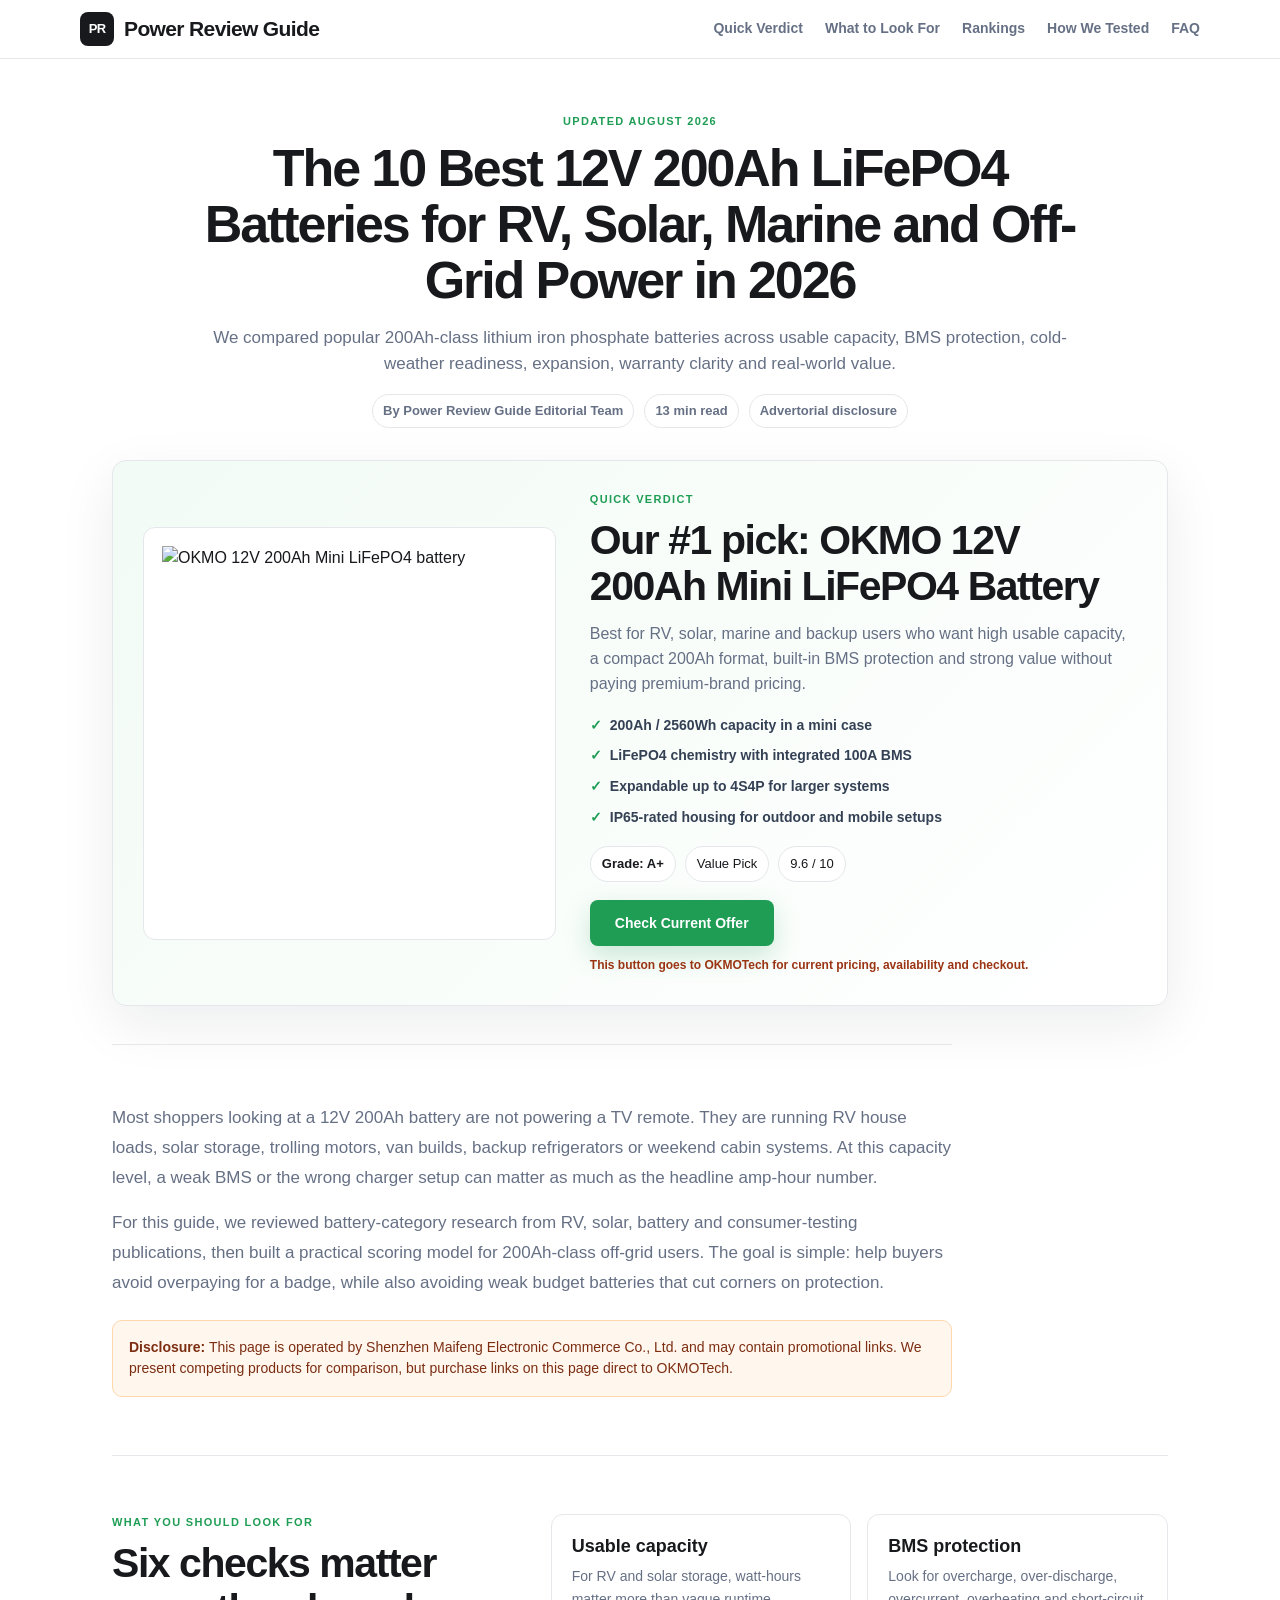
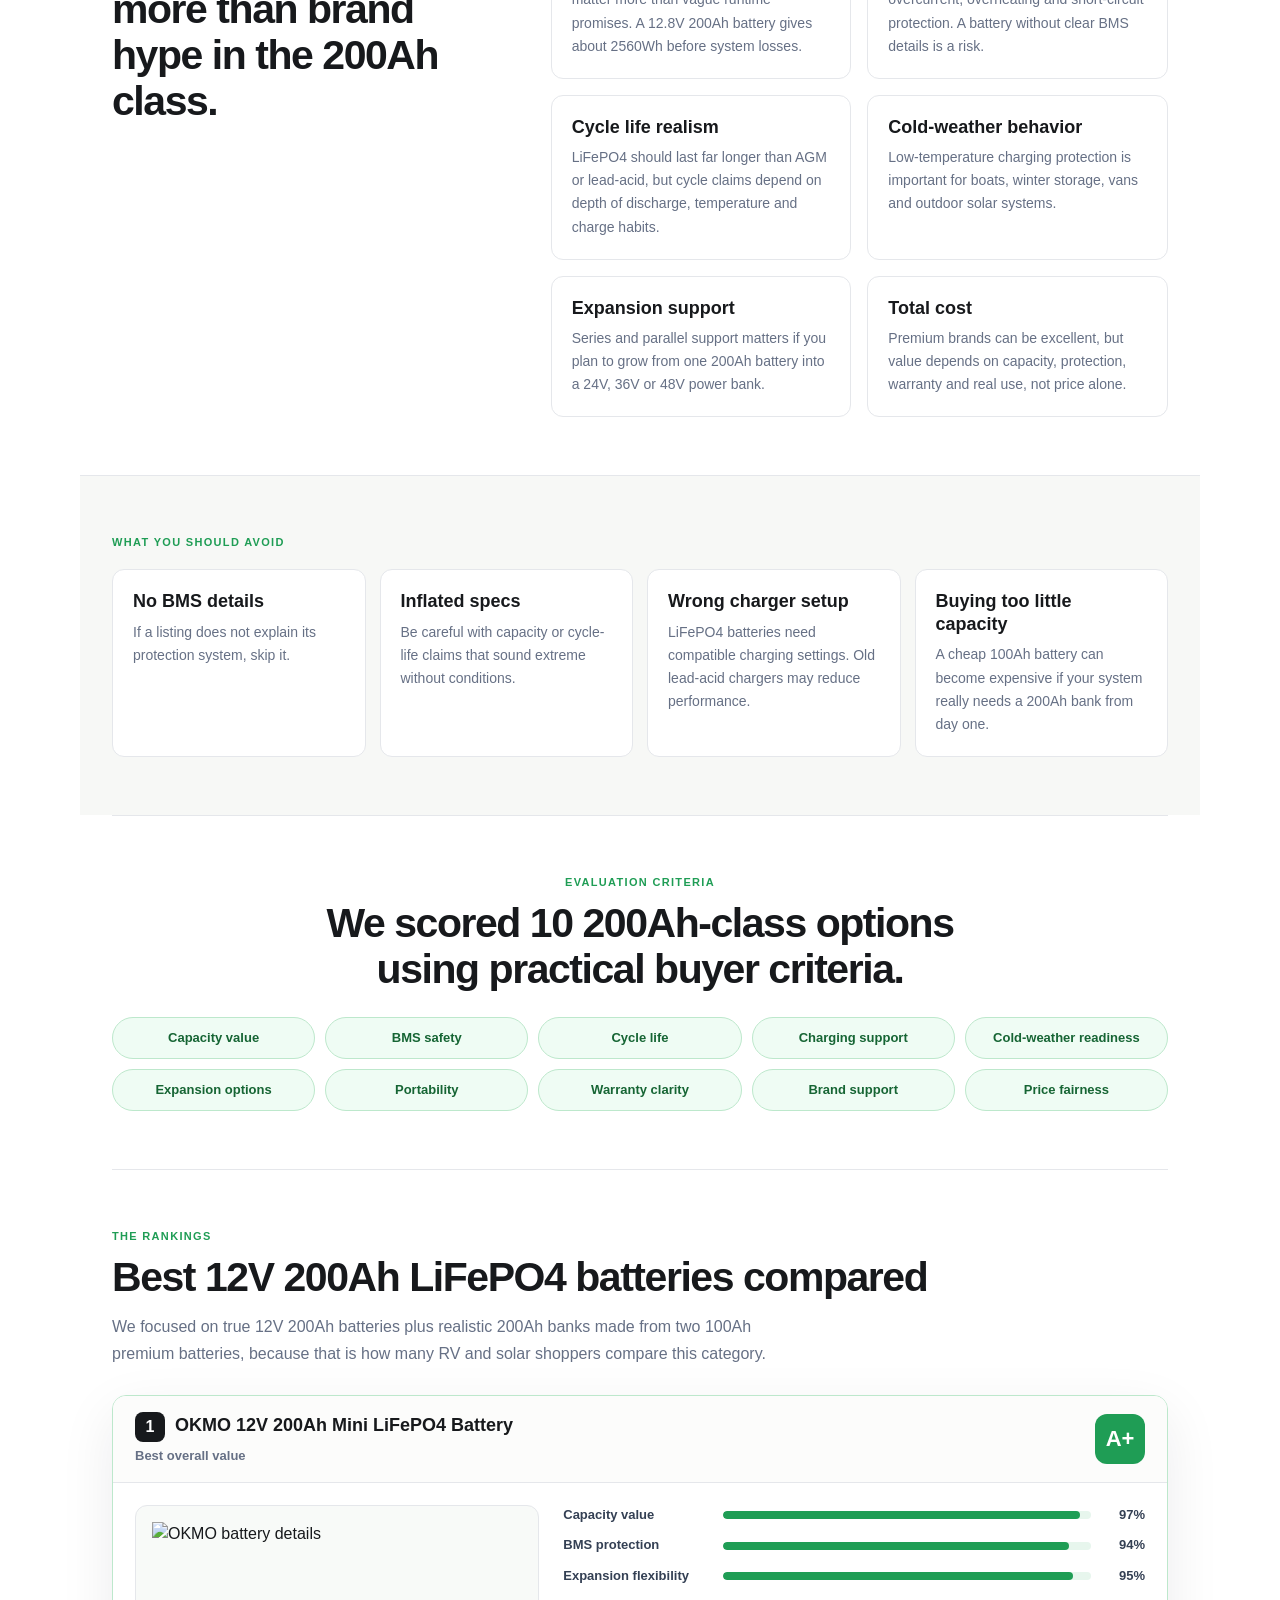
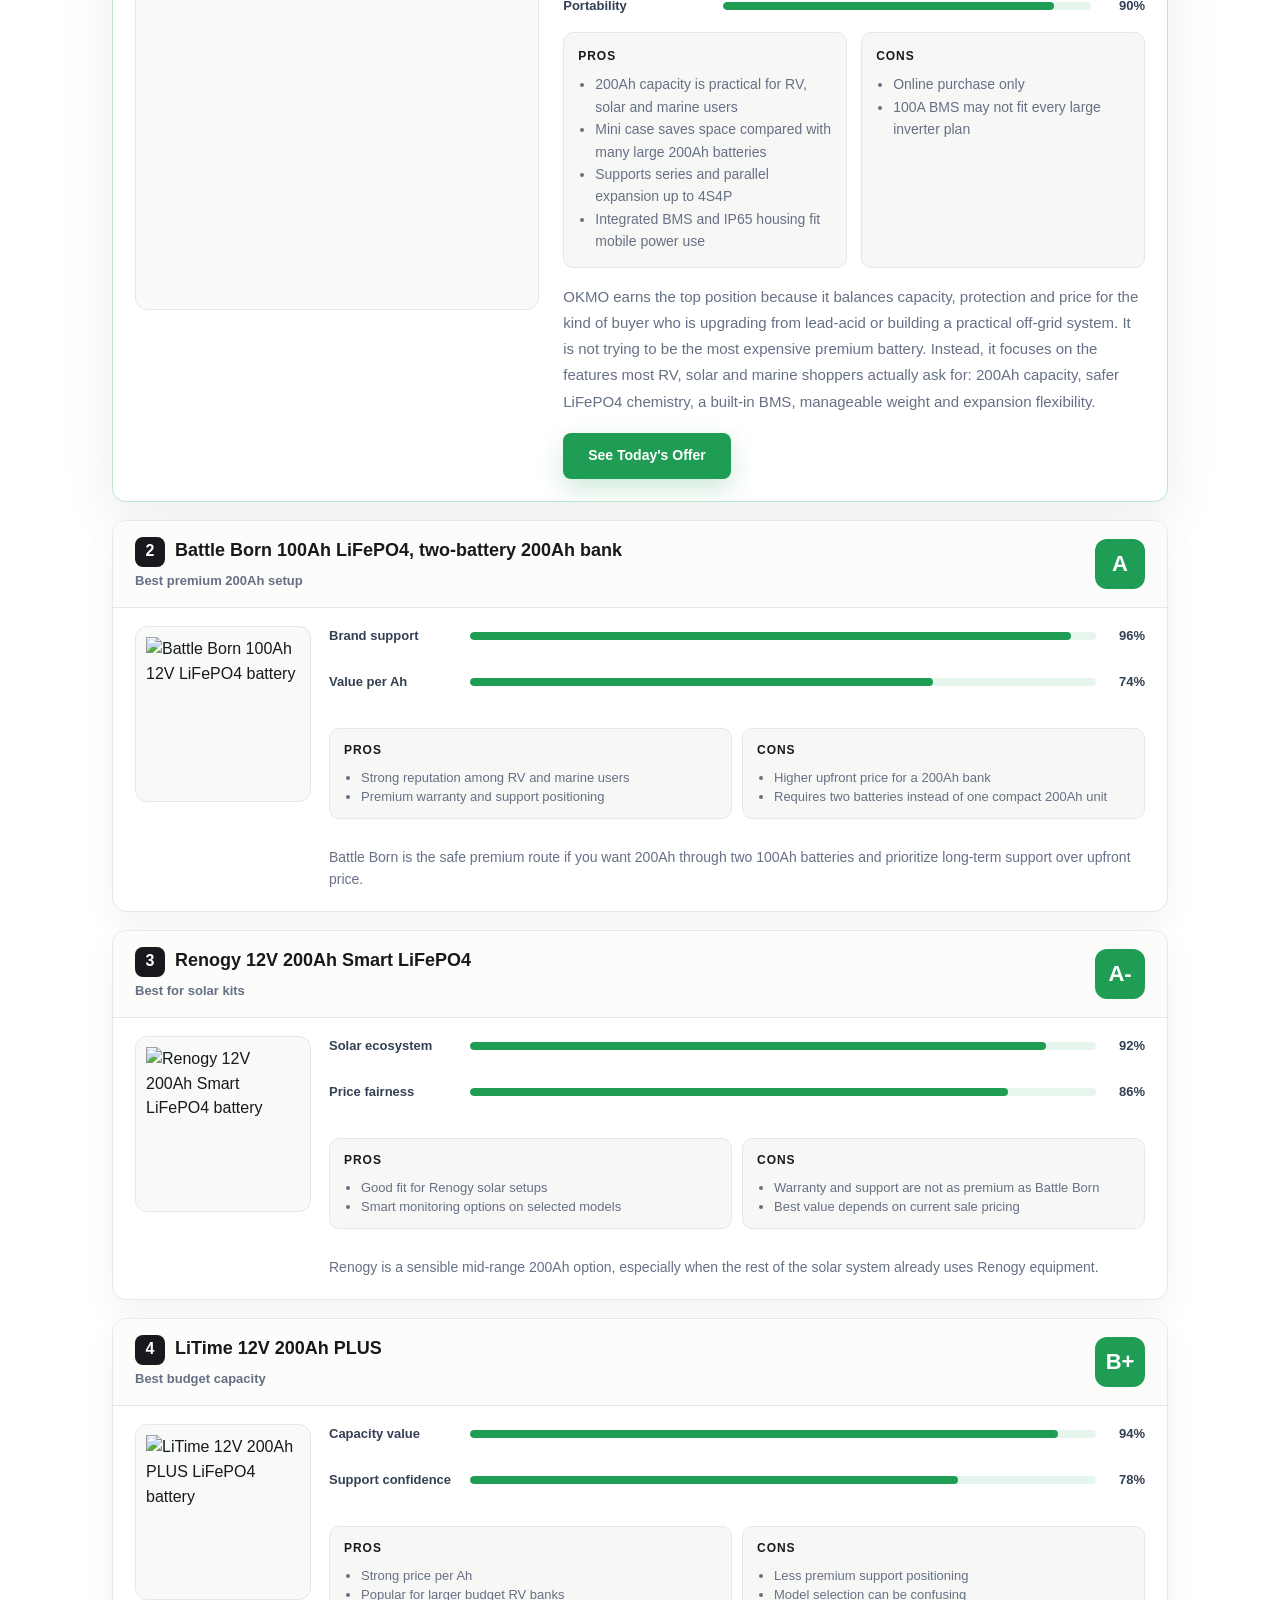
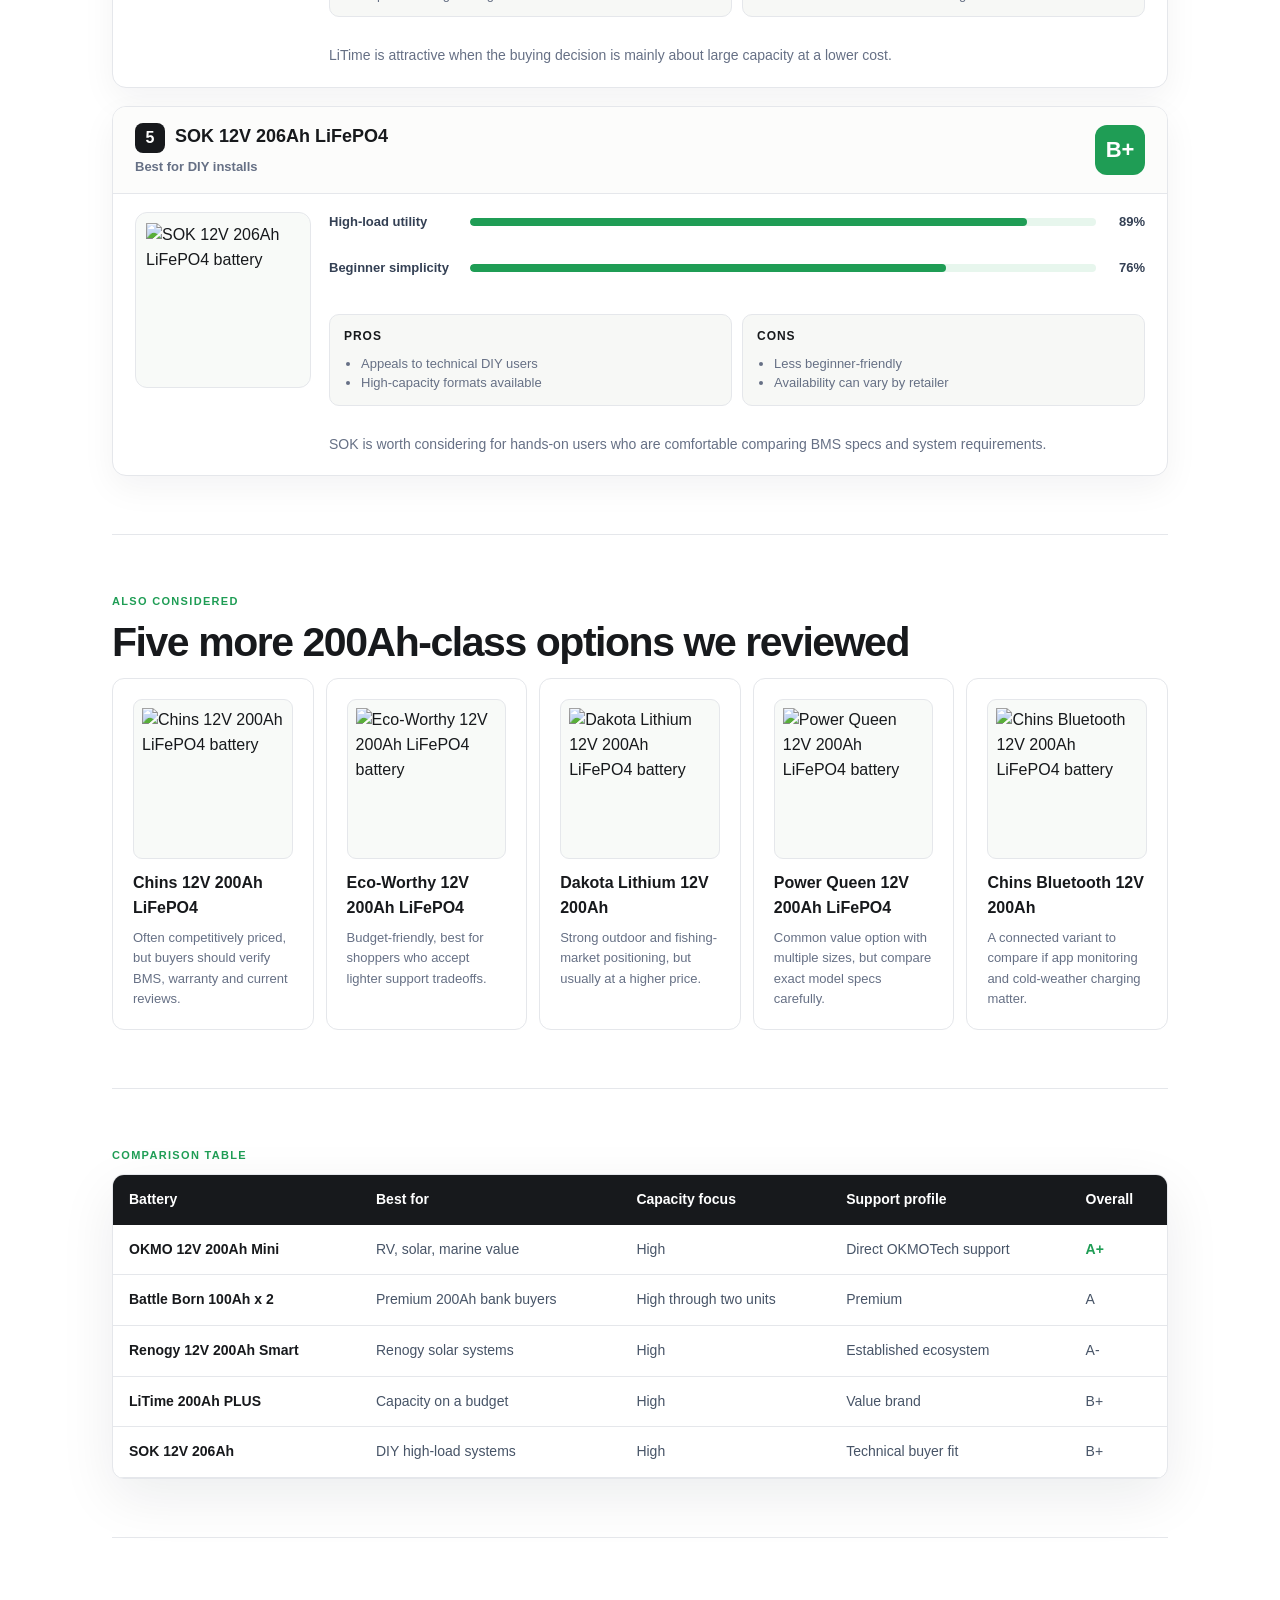
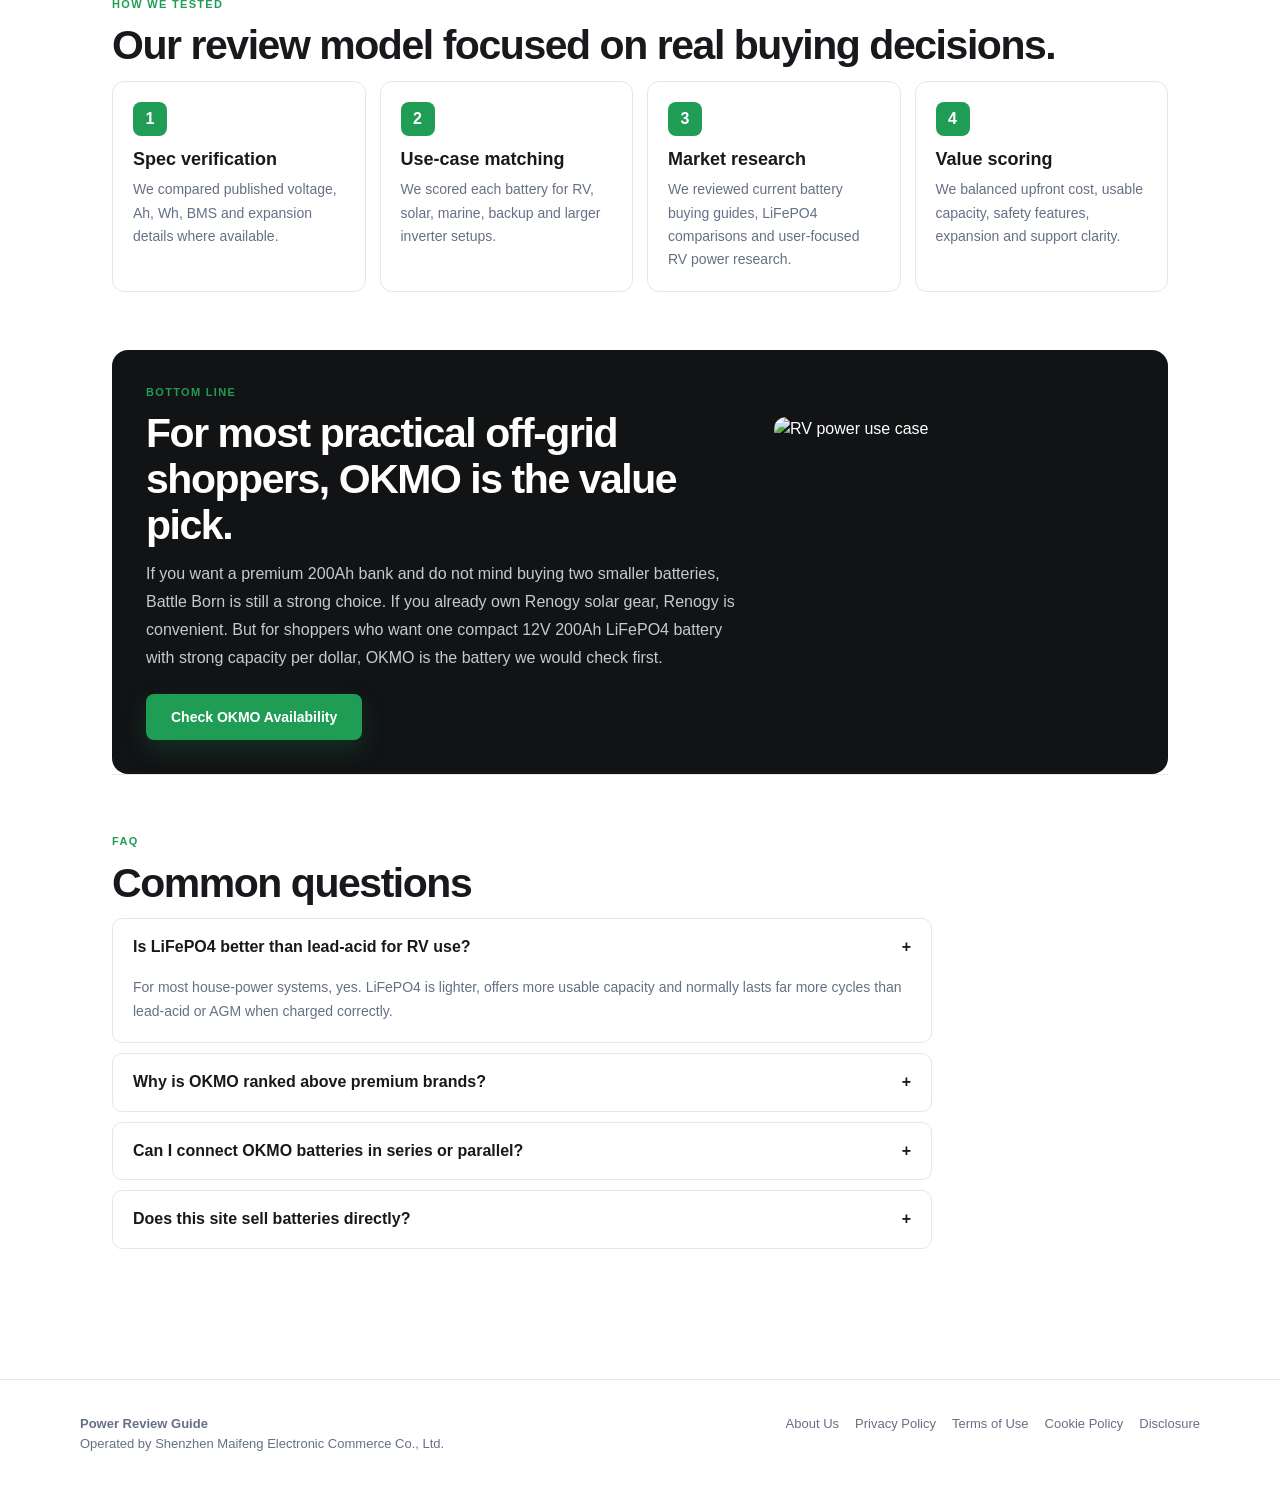
==== commit d9dbc8cd: "Tighten review cards and fix product images" ====
--- a/index.html
+++ b/index.html
@@ -26,7 +26,7 @@
       <section class="review-hero">
         <div class="article-kicker">Updated August 2026</div>
         <h1>The 10 Best 12V 200Ah LiFePO4 Batteries for RV, Solar, Marine and Off-Grid Power in 2026</h1>
-        <p class="dek">We compared popular 200Ah-class lithium iron phosphate batteries and 200Ah battery-bank options across usable capacity, BMS protection, cold-weather readiness, expansion, warranty clarity and real-world value.</p>
+        <p class="dek">We compared popular 200Ah-class lithium iron phosphate batteries across usable capacity, BMS protection, cold-weather readiness, expansion, warranty clarity and real-world value.</p>
         <div class="article-meta">
           <span>By Power Review Guide Editorial Team</span>
           <span>13 min read</span>
@@ -114,7 +114,7 @@
 
         <article class="rank-card top-pick">
           <div class="rank-head">
-            <div><span class="rank-num">1</span><h3>OKMO 12V 200Ah Mini LiFePO4 Battery</h3><p>Best value high-capacity pick</p></div>
+            <div><span class="rank-num">1</span><h3>OKMO 12V 200Ah Mini LiFePO4 Battery</h3><p>Best overall value</p></div>
             <div class="grade">A+</div>
           </div>
           <div class="rank-body">
@@ -135,8 +135,9 @@
         </article>
 
         <article class="rank-card">
-          <div class="rank-head"><div><span class="rank-num">2</span><h3>Battle Born 100Ah LiFePO4, two-battery 200Ah bank</h3><p>Premium support pick</p></div><div class="grade">A</div></div>
-          <div class="rank-body compact">
+          <div class="rank-head"><div><span class="rank-num">2</span><h3>Battle Born 100Ah LiFePO4, two-battery 200Ah bank</h3><p>Best premium 200Ah setup</p></div><div class="grade">A</div></div>
+          <div class="rank-body compact">
+            <div class="compact-product"><img src="https://nomadicsupply.com/wp-content/uploads/2024/11/battle-born-100ah-12v-deep-cycle-lithium-battery.jpeg" alt="Battle Born 100Ah 12V LiFePO4 battery"></div>
             <div class="bar"><span>Brand support</span><i style="--w:96%"></i><b>96%</b></div>
             <div class="bar"><span>Value per Ah</span><i style="--w:74%"></i><b>74%</b></div>
             <div class="pros-cons"><div><h4>Pros</h4><ul><li>Strong reputation among RV and marine users</li><li>Premium warranty and support positioning</li></ul></div><div><h4>Cons</h4><ul><li>Higher upfront price for a 200Ah bank</li><li>Requires two batteries instead of one compact 200Ah unit</li></ul></div></div>
@@ -145,8 +146,9 @@
         </article>
 
         <article class="rank-card">
-          <div class="rank-head"><div><span class="rank-num">3</span><h3>Renogy 12V 200Ah Smart LiFePO4</h3><p>Best ecosystem pick</p></div><div class="grade">A-</div></div>
-          <div class="rank-body compact">
+          <div class="rank-head"><div><span class="rank-num">3</span><h3>Renogy 12V 200Ah Smart LiFePO4</h3><p>Best for solar kits</p></div><div class="grade">A-</div></div>
+          <div class="rank-body compact">
+            <div class="compact-product"><img src="https://www.selectlok.com.au/cdn/shop/files/RBT12200LFP-BT-G1-AU.png?v=1730943247&width=1946" alt="Renogy 12V 200Ah Smart LiFePO4 battery"></div>
             <div class="bar"><span>Solar ecosystem</span><i style="--w:92%"></i><b>92%</b></div>
             <div class="bar"><span>Price fairness</span><i style="--w:86%"></i><b>86%</b></div>
             <div class="pros-cons"><div><h4>Pros</h4><ul><li>Good fit for Renogy solar setups</li><li>Smart monitoring options on selected models</li></ul></div><div><h4>Cons</h4><ul><li>Warranty and support are not as premium as Battle Born</li><li>Best value depends on current sale pricing</li></ul></div></div>
@@ -155,8 +157,9 @@
         </article>
 
         <article class="rank-card">
-          <div class="rank-head"><div><span class="rank-num">4</span><h3>LiTime 12V 200Ah PLUS</h3><p>Capacity-per-dollar pick</p></div><div class="grade">B+</div></div>
-          <div class="rank-body compact">
+          <div class="rank-head"><div><span class="rank-num">4</span><h3>LiTime 12V 200Ah PLUS</h3><p>Best budget capacity</p></div><div class="grade">B+</div></div>
+          <div class="rank-body compact">
+            <div class="compact-product"><img src="https://i.ebayimg.com/images/g/6HYAAOSwdIRjmEqF/s-l1600.jpg" alt="LiTime 12V 200Ah PLUS LiFePO4 battery"></div>
             <div class="bar"><span>Capacity value</span><i style="--w:94%"></i><b>94%</b></div>
             <div class="bar"><span>Support confidence</span><i style="--w:78%"></i><b>78%</b></div>
             <div class="pros-cons"><div><h4>Pros</h4><ul><li>Strong price per Ah</li><li>Popular for larger budget RV banks</li></ul></div><div><h4>Cons</h4><ul><li>Less premium support positioning</li><li>Model selection can be confusing</li></ul></div></div>
@@ -165,8 +168,9 @@
         </article>
 
         <article class="rank-card">
-          <div class="rank-head"><div><span class="rank-num">5</span><h3>SOK 12V 206Ah LiFePO4</h3><p>DIY power-bank pick</p></div><div class="grade">B+</div></div>
-          <div class="rank-body compact">
+          <div class="rank-head"><div><span class="rank-num">5</span><h3>SOK 12V 206Ah LiFePO4</h3><p>Best for DIY installs</p></div><div class="grade">B+</div></div>
+          <div class="rank-body compact">
+            <div class="compact-product"><img src="https://invertersrus.com/wp-content/uploads/2022/07/SK12V206P-800-X-800-640x640.png" alt="SOK 12V 206Ah LiFePO4 battery"></div>
             <div class="bar"><span>High-load utility</span><i style="--w:89%"></i><b>89%</b></div>
             <div class="bar"><span>Beginner simplicity</span><i style="--w:76%"></i><b>76%</b></div>
             <div class="pros-cons"><div><h4>Pros</h4><ul><li>Appeals to technical DIY users</li><li>High-capacity formats available</li></ul></div><div><h4>Cons</h4><ul><li>Less beginner-friendly</li><li>Availability can vary by retailer</li></ul></div></div>
@@ -179,11 +183,11 @@
         <div class="label">Also Considered</div>
         <h2>Five more 200Ah-class options we reviewed</h2>
         <div class="short-grid">
-          <div><strong>Victron Smart Lithium 200Ah setup</strong><span>Great ecosystem battery, but usually requires a more complete Victron setup.</span></div>
-          <div><strong>Eco-Worthy 12V 200Ah LiFePO4</strong><span>Budget-friendly, best for shoppers who accept lighter support tradeoffs.</span></div>
-          <div><strong>DEKA Duration</strong><span>Strong heated-battery positioning for cold-climate RV users.</span></div>
-          <div><strong>Power Queen 12V 200Ah LiFePO4</strong><span>Common value option with multiple sizes, but compare exact model specs carefully.</span></div>
-          <div><strong>Chins 12V 200Ah LiFePO4</strong><span>Often competitively priced, but buyers should verify BMS, warranty and current reviews.</span></div>
+          <div><img src="https://img.gkbcdn.com/s3/d/202209/CHINS-Smart-12V-200AH-LiFePO4-Battery-516677-1.jpg" alt="Chins 12V 200Ah LiFePO4 battery"><strong>Chins 12V 200Ah LiFePO4</strong><span>Often competitively priced, but buyers should verify BMS, warranty and current reviews.</span></div>
+          <div><img src="https://m.media-amazon.com/images/I/61HPPQXwWbL.jpg" alt="Eco-Worthy 12V 200Ah LiFePO4 battery"><strong>Eco-Worthy 12V 200Ah LiFePO4</strong><span>Budget-friendly, best for shoppers who accept lighter support tradeoffs.</span></div>
+          <div><img src="https://content.osgnetworks.tv/infisherman/content/photos/Dakota-Lithium-12V-200Ah-Lithium-Battery-IMAGE.jpg" alt="Dakota Lithium 12V 200Ah LiFePO4 battery"><strong>Dakota Lithium 12V 200Ah</strong><span>Strong outdoor and fishing-market positioning, but usually at a higher price.</span></div>
+          <div><img src="https://cdn.manomano.com/images/images_products/31414752/P/105306519_1.jpg" alt="Power Queen 12V 200Ah LiFePO4 battery"><strong>Power Queen 12V 200Ah LiFePO4</strong><span>Common value option with multiple sizes, but compare exact model specs carefully.</span></div>
+          <div><img src="https://m.media-amazon.com/images/I/61h9JgrL7ML._AC_SL1500_.jpg" alt="Chins Bluetooth 12V 200Ah LiFePO4 battery"><strong>Chins Bluetooth 12V 200Ah</strong><span>A connected variant to compare if app monitoring and cold-weather charging matter.</span></div>
         </div>
       </section>
 
--- a/styles.css
+++ b/styles.css
@@ -26,16 +26,16 @@
 .btn-primary { background: var(--accent); color: #fff; box-shadow: 0 10px 26px rgba(31,157,85,.22); }
 .btn-primary:hover { background: var(--accent-dark); }
 .article-shell { max-width: 1120px; margin: 0 auto; padding: 0 32px 72px; }
-.review-hero { padding: 54px 0 38px; }
+.review-hero { padding: 54px 0 38px; text-align: center; }
 .article-kicker, .label { color: var(--accent); font-size: 11px; font-weight: 900; text-transform: uppercase; letter-spacing: .12em; margin-bottom: 10px; }
-h1 { max-width: 940px; font-size: clamp(38px, 5.4vw, 68px); line-height: 1.02; letter-spacing: -.05em; font-weight: 900; margin-bottom: 18px; }
+h1 { max-width: 940px; font-size: clamp(32px, 4.1vw, 52px); line-height: 1.08; letter-spacing: -.04em; font-weight: 900; margin: 0 auto 16px; }
 h2 { font-size: clamp(28px, 3.2vw, 42px); line-height: 1.12; letter-spacing: -.035em; font-weight: 900; margin-bottom: 12px; }
 h3 { font-size: 18px; line-height: 1.25; margin-bottom: 8px; }
 p { color: var(--muted); }
-.dek { max-width: 760px; font-size: 18px; line-height: 1.7; margin-bottom: 18px; }
-.article-meta { display: flex; flex-wrap: wrap; gap: 10px; margin-bottom: 32px; color: var(--muted); font-size: 13px; font-weight: 700; }
+.dek { max-width: 900px; font-size: 17px; line-height: 1.58; margin: 0 auto 16px; }
+.article-meta { display: flex; justify-content: center; flex-wrap: wrap; gap: 10px; margin-bottom: 32px; color: var(--muted); font-size: 13px; font-weight: 700; }
 .article-meta span { border: 1px solid var(--line); border-radius: 999px; padding: 6px 10px; background: #fff; }
-.hero-review-card { display: grid; grid-template-columns: .86fr 1.14fr; gap: 34px; align-items: center; border: 1px solid var(--line); border-radius: 14px; background: linear-gradient(135deg, #f2fbf5, #fff); box-shadow: var(--shadow); padding: 30px; }
+.hero-review-card { display: grid; grid-template-columns: .86fr 1.14fr; gap: 34px; align-items: center; text-align: left; border: 1px solid var(--line); border-radius: 14px; background: linear-gradient(135deg, #f2fbf5, #fff); box-shadow: var(--shadow); padding: 30px; }
 .hero-product { background: #fff; border: 1px solid var(--line); border-radius: 12px; padding: 18px; }
 .hero-product img { aspect-ratio: 1 / 1; object-fit: contain; width: 100%; }
 .check-list { list-style: none; display: grid; gap: 9px; margin: 18px 0; }
@@ -61,25 +61,34 @@
 .section-sub { color: var(--muted); max-width: 690px; line-height: 1.7; margin-bottom: 28px; }
 .rank-card { border: 1px solid var(--line); border-radius: 14px; background: #fff; box-shadow: 0 12px 34px rgba(16,24,40,.05); margin-top: 18px; overflow: hidden; }
 .rank-card.top-pick { border-color: #bde8cc; box-shadow: var(--shadow); }
-.rank-head { display: flex; justify-content: space-between; gap: 18px; align-items: center; padding: 22px 24px; border-bottom: 1px solid var(--line); background: #fcfcfb; }
-.rank-head p { font-size: 13px; font-weight: 800; }
-.rank-num { display: inline-grid; place-items: center; width: 32px; height: 32px; border-radius: 8px; background: var(--ink); color: #fff; font-weight: 900; margin-bottom: 10px; }
-.grade { min-width: 58px; height: 58px; border-radius: 12px; display: grid; place-items: center; background: var(--accent); color: #fff; font-size: 24px; font-weight: 900; }
-.rank-body { display: grid; grid-template-columns: .82fr 1.18fr; gap: 26px; padding: 24px; }
-.rank-body.compact { display: block; }
+.rank-head { display: flex; justify-content: space-between; gap: 18px; align-items: center; padding: 16px 22px; border-bottom: 1px solid var(--line); background: #fcfcfb; }
+.rank-head p { font-size: 13px; font-weight: 800; margin-top: 4px; }
+.rank-num { display: inline-grid; place-items: center; width: 30px; height: 30px; border-radius: 8px; background: var(--ink); color: #fff; font-weight: 900; margin-right: 10px; vertical-align: middle; }
+.rank-head h3 { display: inline; }
+.grade { min-width: 50px; height: 50px; border-radius: 12px; display: grid; place-items: center; background: var(--accent); color: #fff; font-size: 22px; font-weight: 900; }
+.rank-body { display: grid; grid-template-columns: .82fr 1.18fr; gap: 24px; padding: 22px; }
+.rank-body.compact { display: grid; grid-template-columns: 176px 1fr; align-items: start; gap: 18px; padding: 18px 22px 20px; }
 .rank-image { border: 1px solid var(--line); border-radius: 12px; background: #f8faf8; padding: 16px; align-self: start; }
 .rank-image img { aspect-ratio: 1 / 1; object-fit: contain; }
+.compact-product { grid-row: span 4; border: 1px solid var(--line); border-radius: 12px; background: #f8faf8; padding: 10px; }
+.compact-product img { width: 100%; aspect-ratio: 1 / 1; object-fit: contain; }
 .bar { display: grid; grid-template-columns: 150px 1fr 44px; align-items: center; gap: 10px; margin-bottom: 10px; color: #344054; font-size: 13px; font-weight: 800; }
+.rank-body.compact .bar { grid-template-columns: 132px 1fr 40px; gap: 9px; margin-bottom: 8px; }
 .bar i { height: 8px; border-radius: 999px; background: #e7f6ed; position: relative; overflow: hidden; }
 .bar i::before { content: ""; position: absolute; inset: 0 auto 0 0; width: var(--w); background: var(--accent); border-radius: inherit; }
 .bar b { text-align: right; }
-.pros-cons { display: grid; grid-template-columns: repeat(2, 1fr); gap: 14px; margin: 18px 0; }
-.pros-cons div { background: var(--soft); border: 1px solid var(--line); border-radius: 10px; padding: 16px; }
-.pros-cons h4 { margin-bottom: 8px; font-size: 13px; text-transform: uppercase; letter-spacing: .08em; }
-.pros-cons ul { padding-left: 18px; color: var(--muted); font-size: 14px; line-height: 1.7; }
+.pros-cons { display: grid; grid-template-columns: repeat(2, 1fr); gap: 14px; margin: 16px 0; }
+.pros-cons div { background: var(--soft); border: 1px solid var(--line); border-radius: 10px; padding: 14px; }
+.pros-cons h4 { margin-bottom: 8px; font-size: 12px; text-transform: uppercase; letter-spacing: .08em; }
+.pros-cons ul { padding-left: 17px; color: var(--muted); font-size: 14px; line-height: 1.6; }
+.rank-body.compact .pros-cons { gap: 10px; margin: 10px 0 10px; }
+.rank-body.compact .pros-cons div { padding: 12px 14px; }
+.rank-body.compact .pros-cons ul { font-size: 13px; line-height: 1.48; }
+.rank-body.compact p { font-size: 14px; line-height: 1.55; }
 .review-text-lg { font-size: 15px; line-height: 1.75; margin-bottom: 18px; }
 .short-grid { display: grid; grid-template-columns: repeat(5, 1fr); gap: 12px; }
 .short-grid div { display: flex; flex-direction: column; gap: 8px; }
+.short-grid img { width: 100%; aspect-ratio: 1 / 1; object-fit: contain; border-radius: 9px; background: #f8faf8; border: 1px solid var(--line); padding: 8px; margin-bottom: 4px; }
 .short-grid span { color: var(--muted); font-size: 13px; line-height: 1.55; }
 .table-wrap { overflow-x: auto; border-radius: 12px; border: 1px solid var(--line); background: #fff; box-shadow: var(--shadow); }
 table { width: 100%; border-collapse: collapse; min-width: 720px; font-size: 14px; }
@@ -109,7 +118,8 @@
 .policy-card ul { padding-left: 22px; margin: 12px 0; }
 @media (max-width: 920px) {
   .nav { display: none; }
-  .hero-review-card, .two-column, .rank-body, .final-pick { grid-template-columns: 1fr; }
+  .hero-review-card, .two-column, .rank-body, .rank-body.compact, .final-pick { grid-template-columns: 1fr; }
+  .compact-product { grid-row: auto; max-width: 260px; }
   .criteria-grid, .avoid-grid, .testing-grid { grid-template-columns: repeat(2, 1fr); }
   .score-grid { grid-template-columns: repeat(2, 1fr); }
   .short-grid { grid-template-columns: repeat(2, 1fr); }
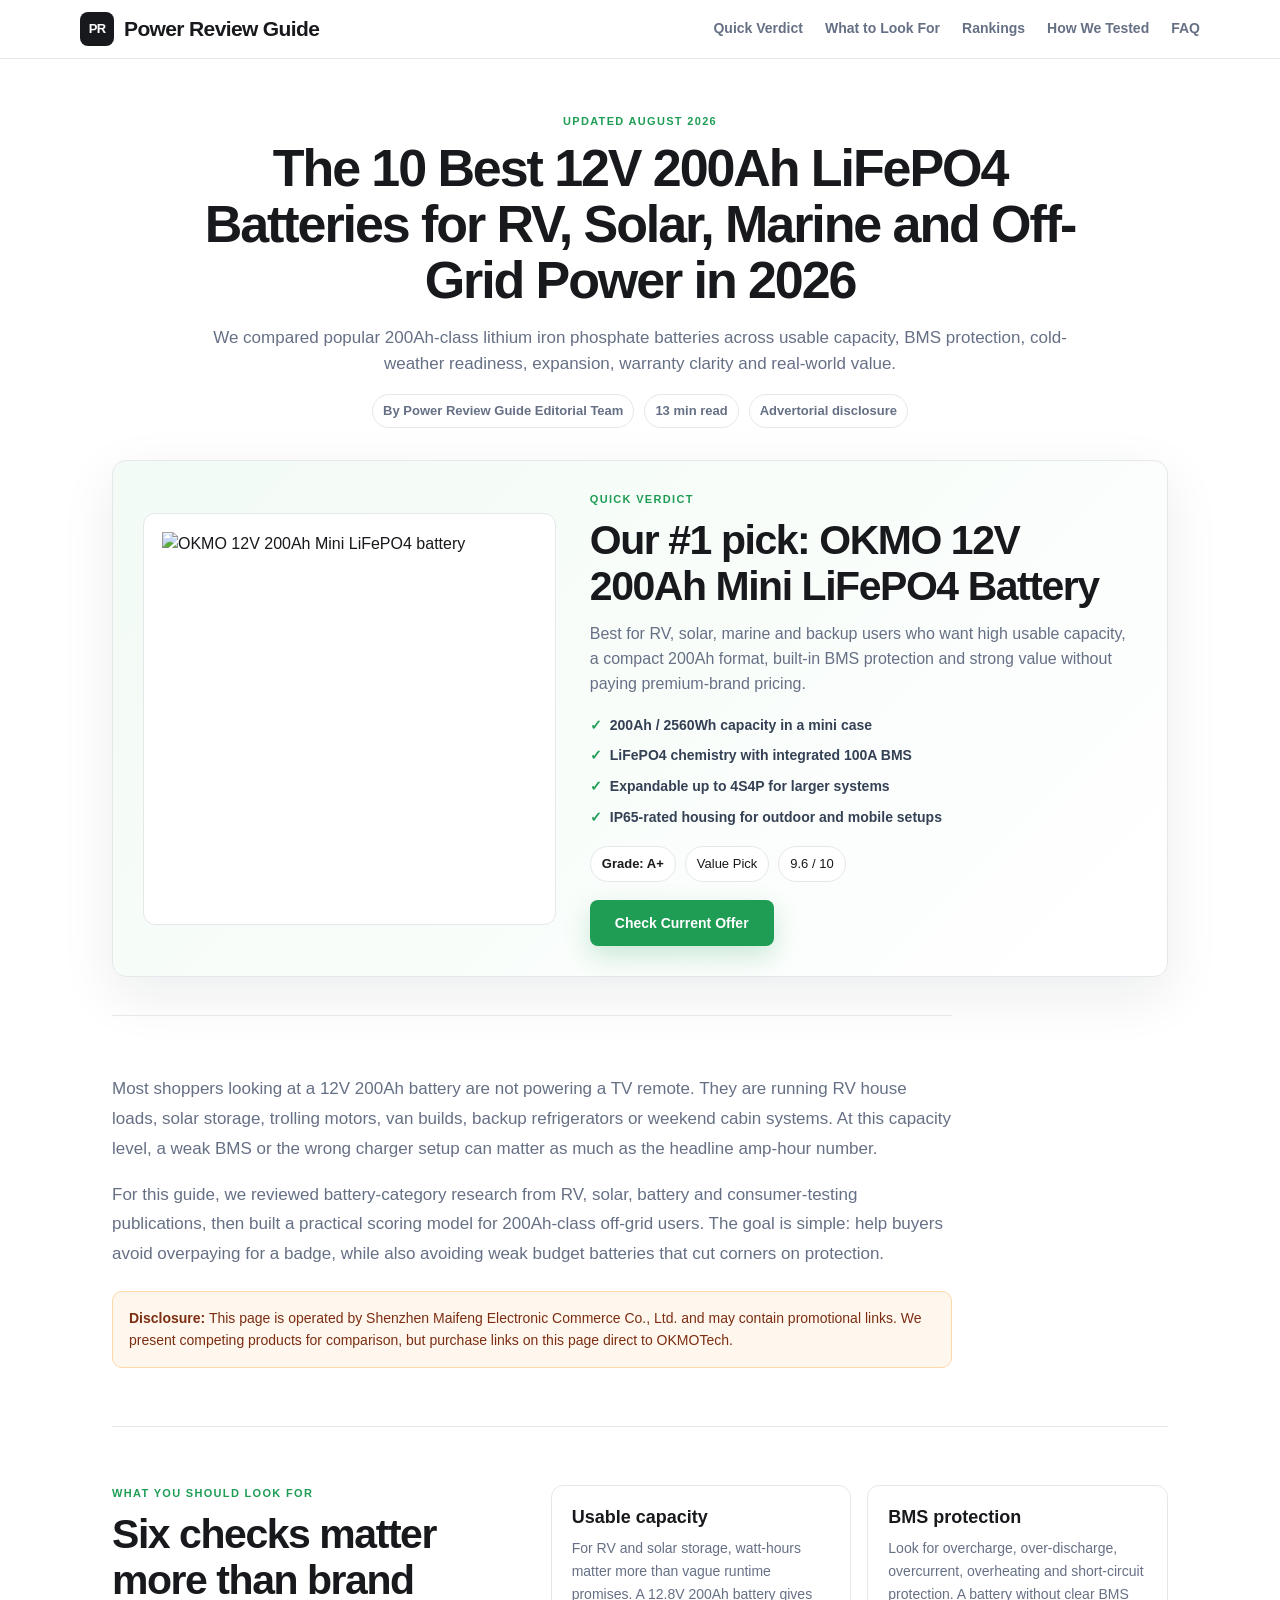
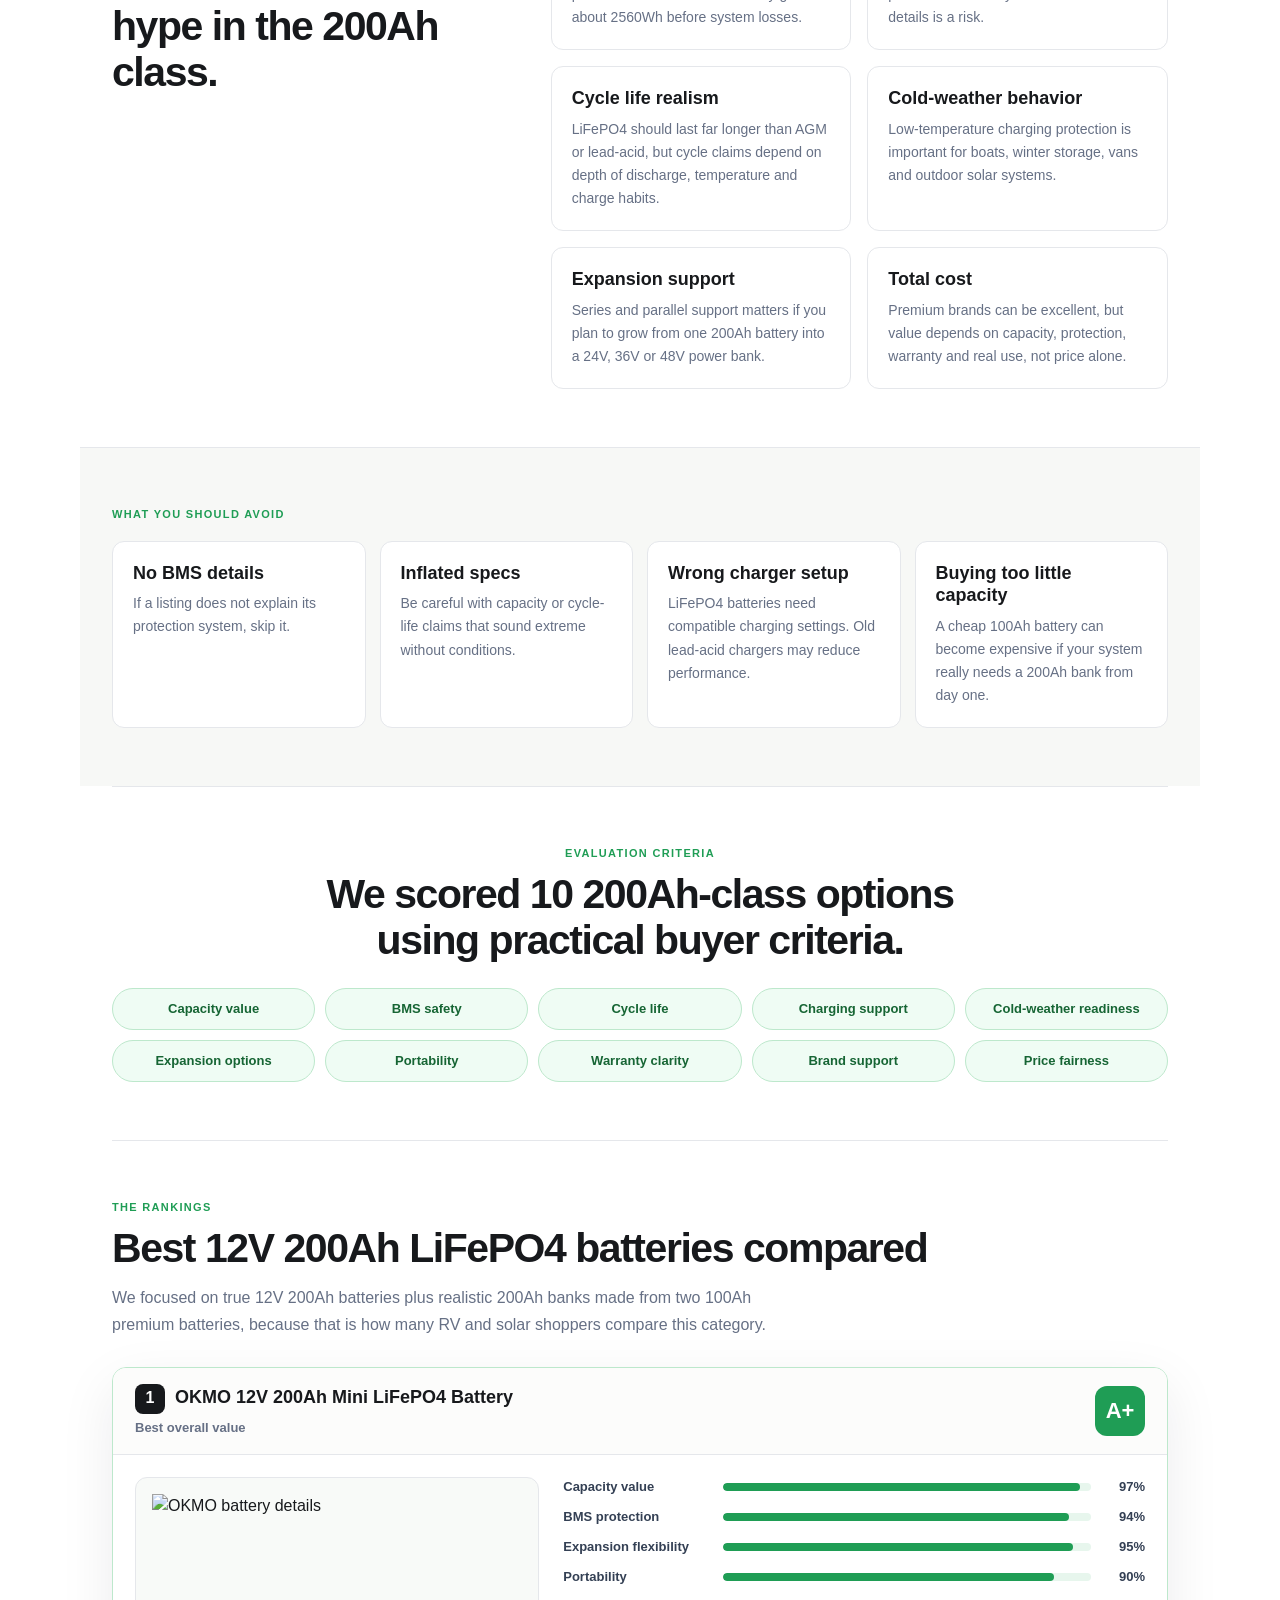
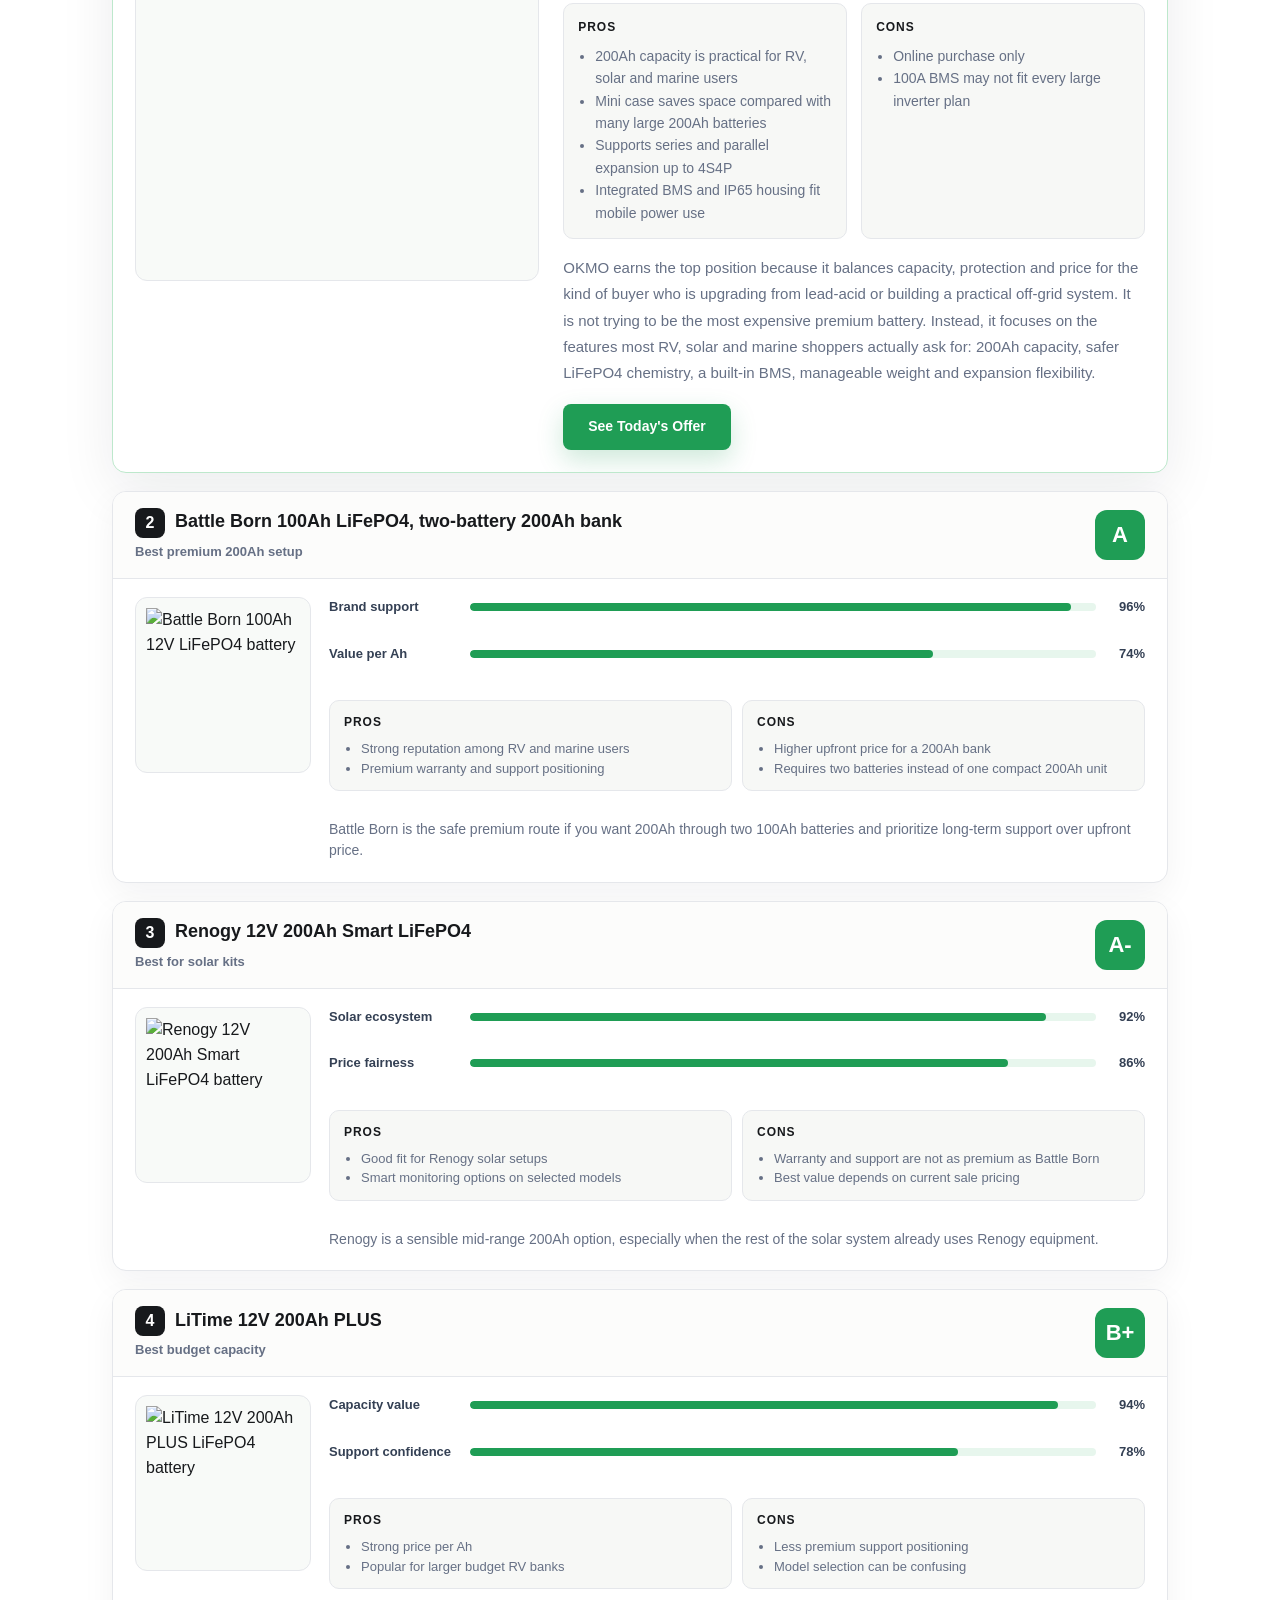
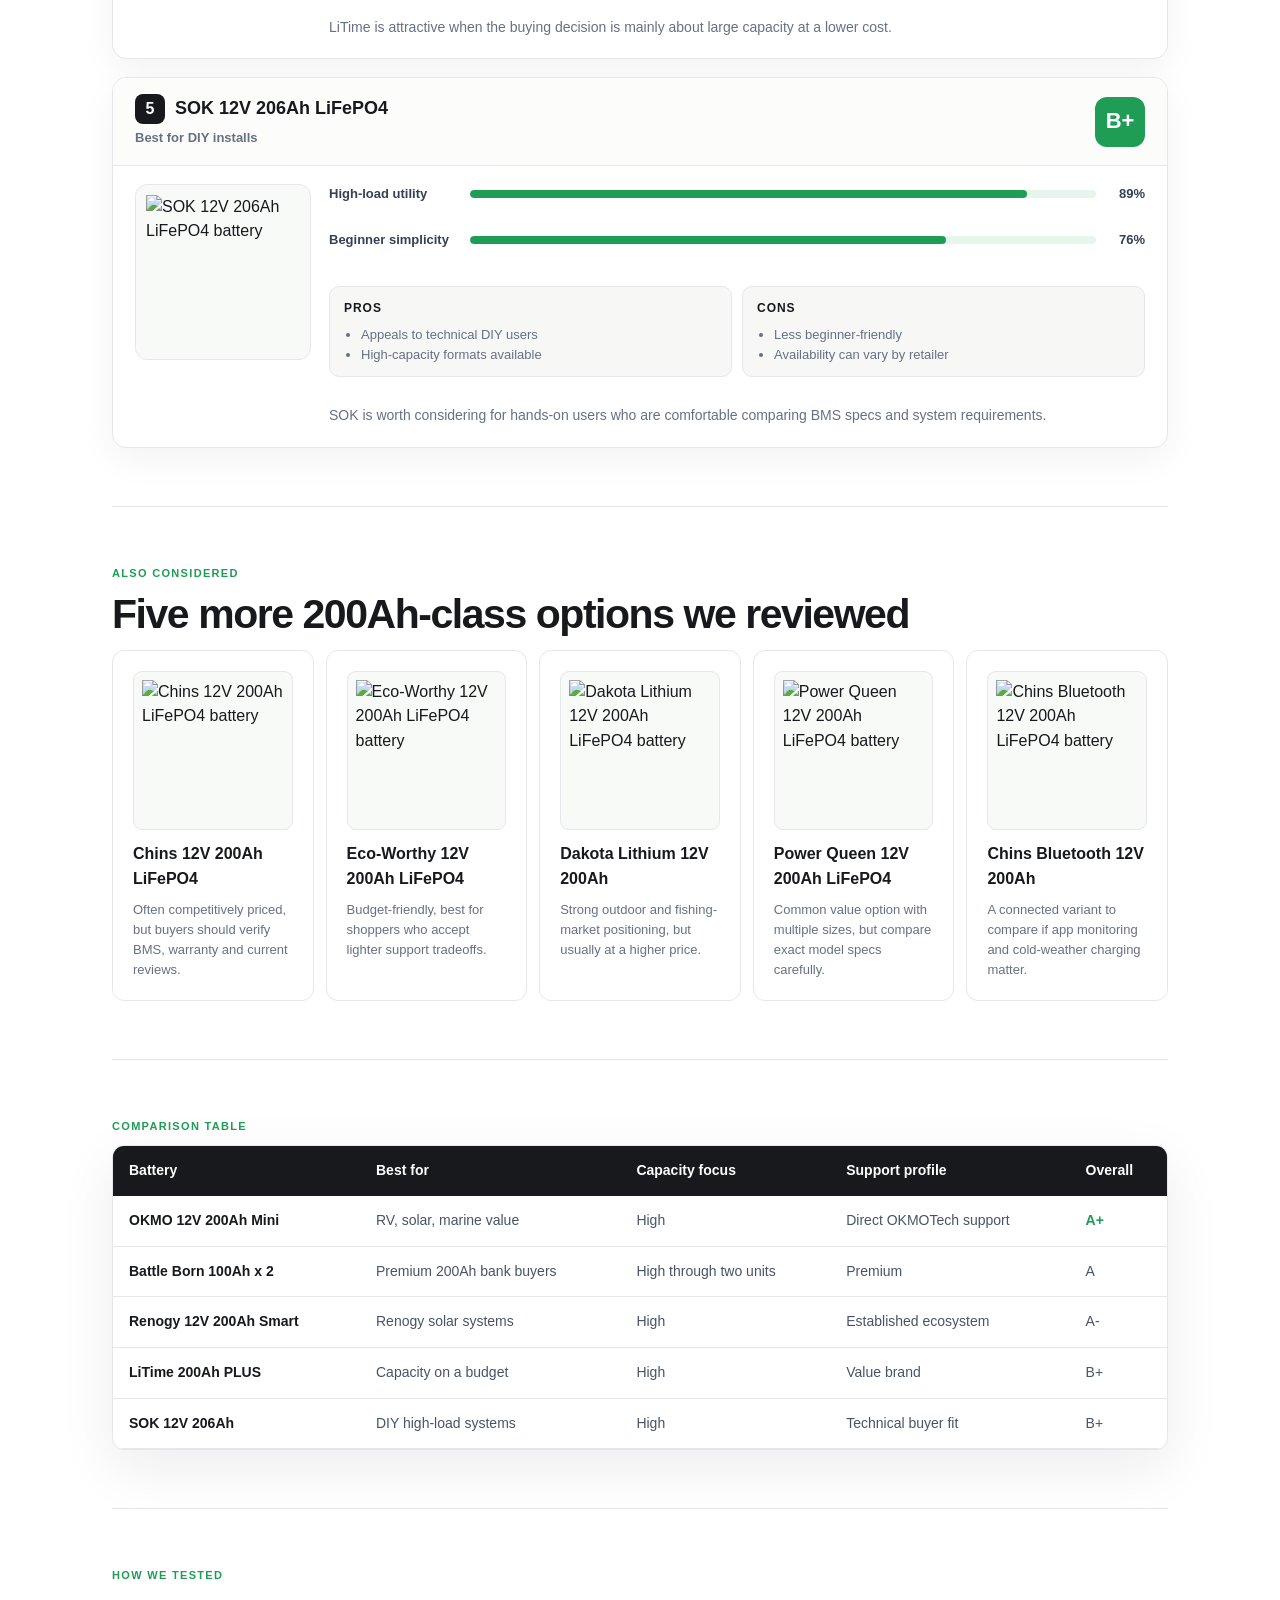
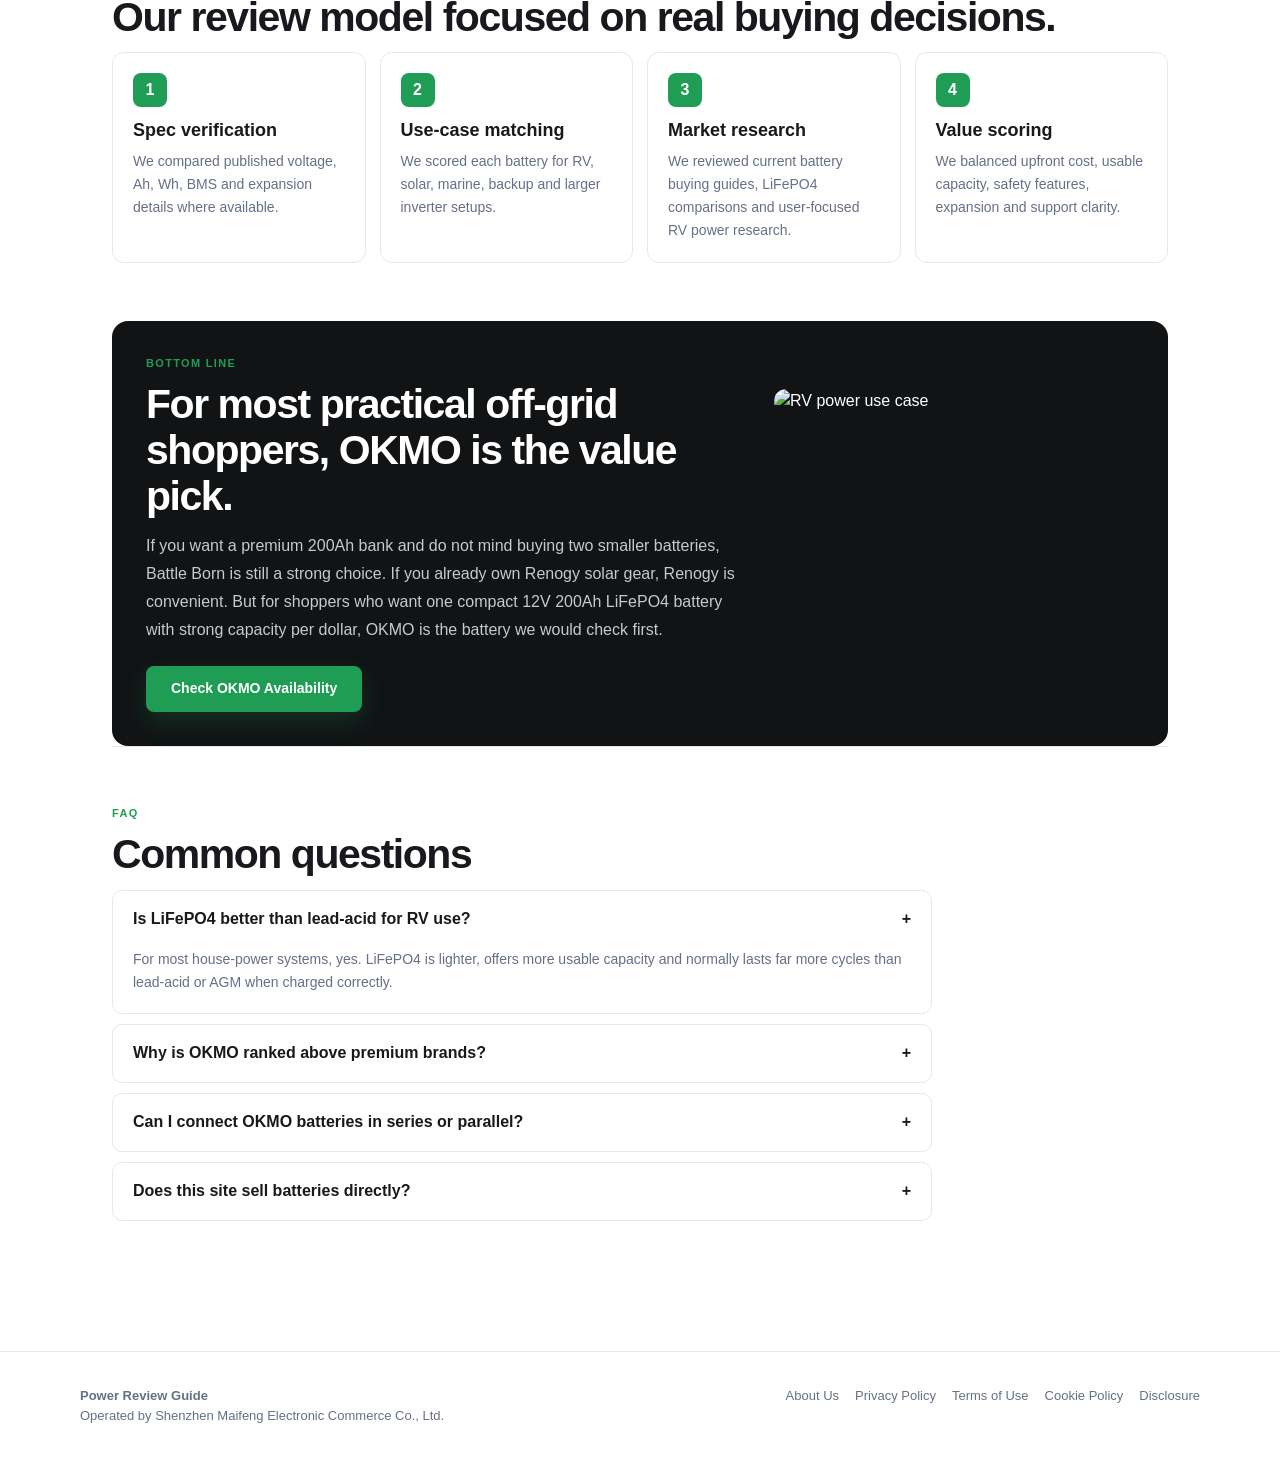
==== commit c868aec6: "Remove hero button note" ====
--- a/index.html
+++ b/index.html
@@ -52,7 +52,6 @@
               <span>9.6 / 10</span>
             </div>
             <a class="btn btn-primary shop-link" href="https://okmotech.com/products/okmo-12v-200ah-mini-lifepo4-battery-for-rv-solar-marine-off-grid-power">Check Current Offer</a>
-            <p class="button-note">This button goes to OKMOTech for current pricing, availability and checkout.</p>
           </div>
         </div>
       </section>
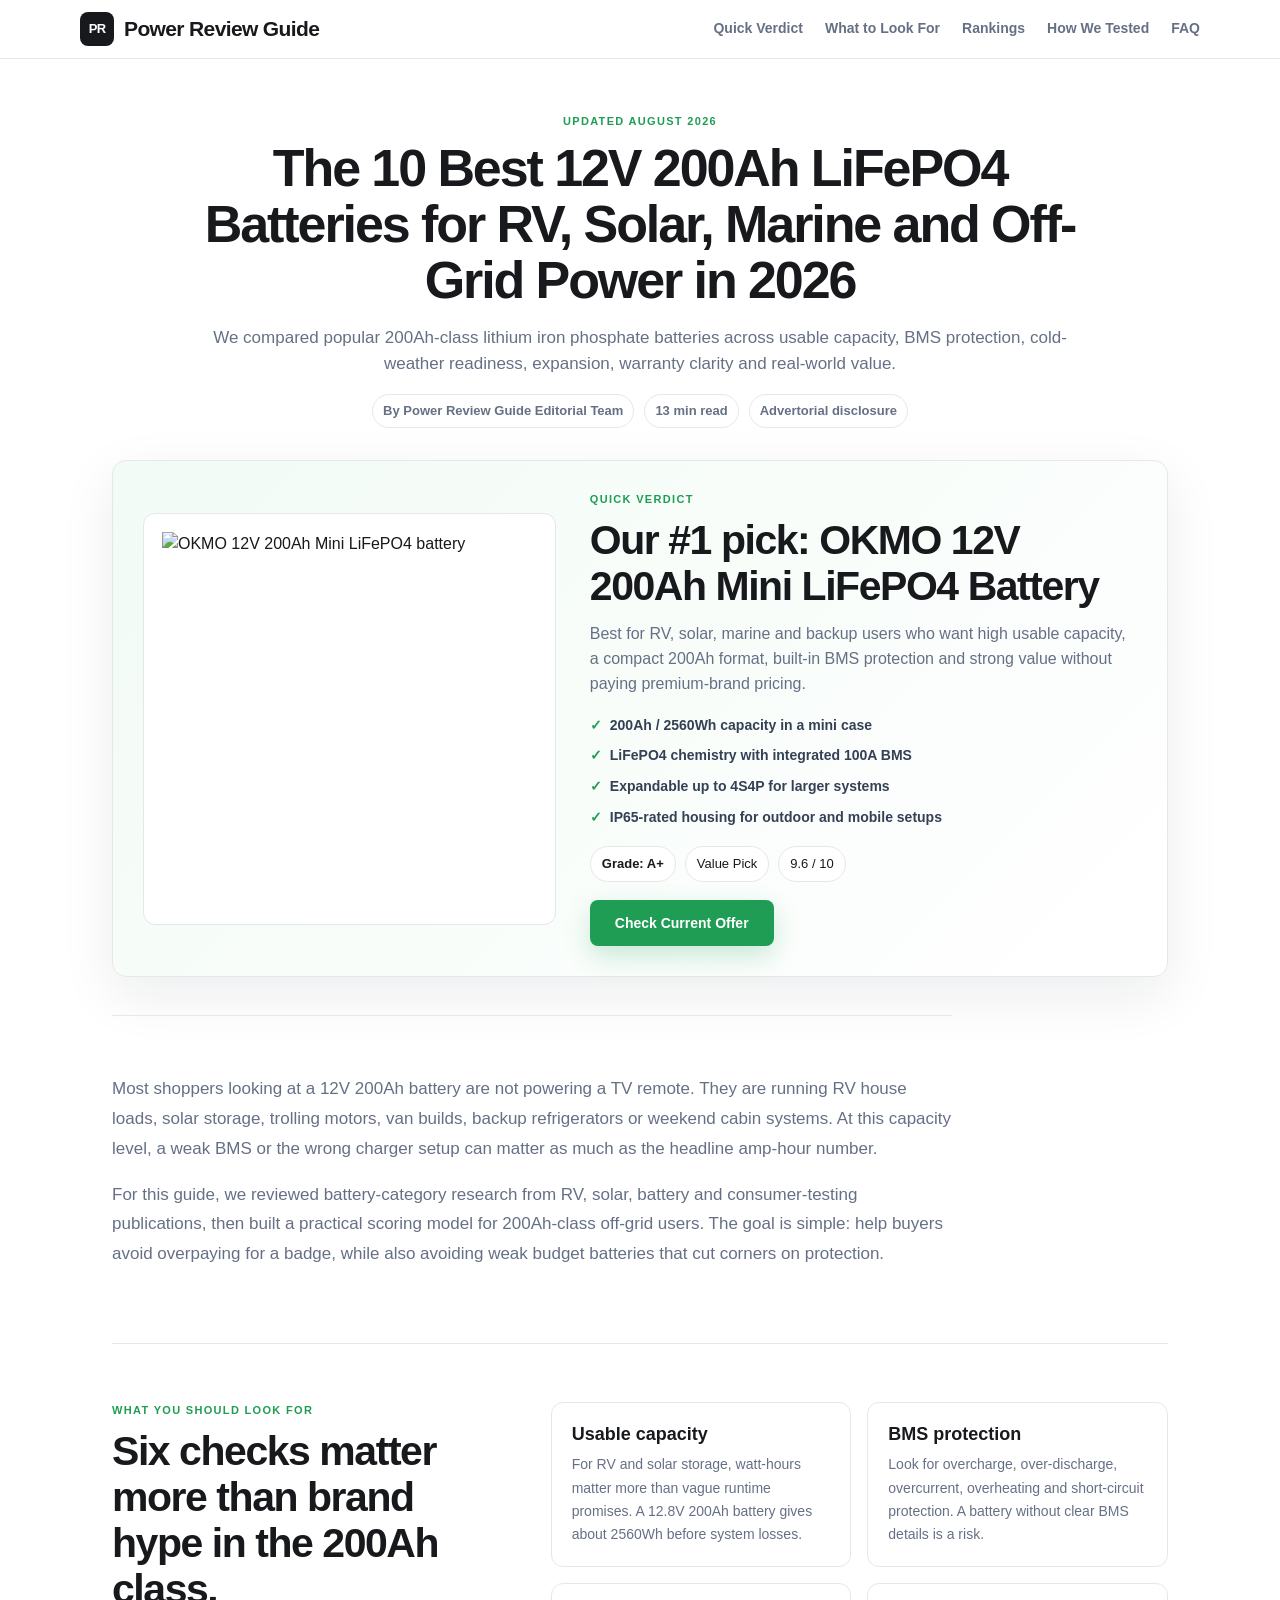
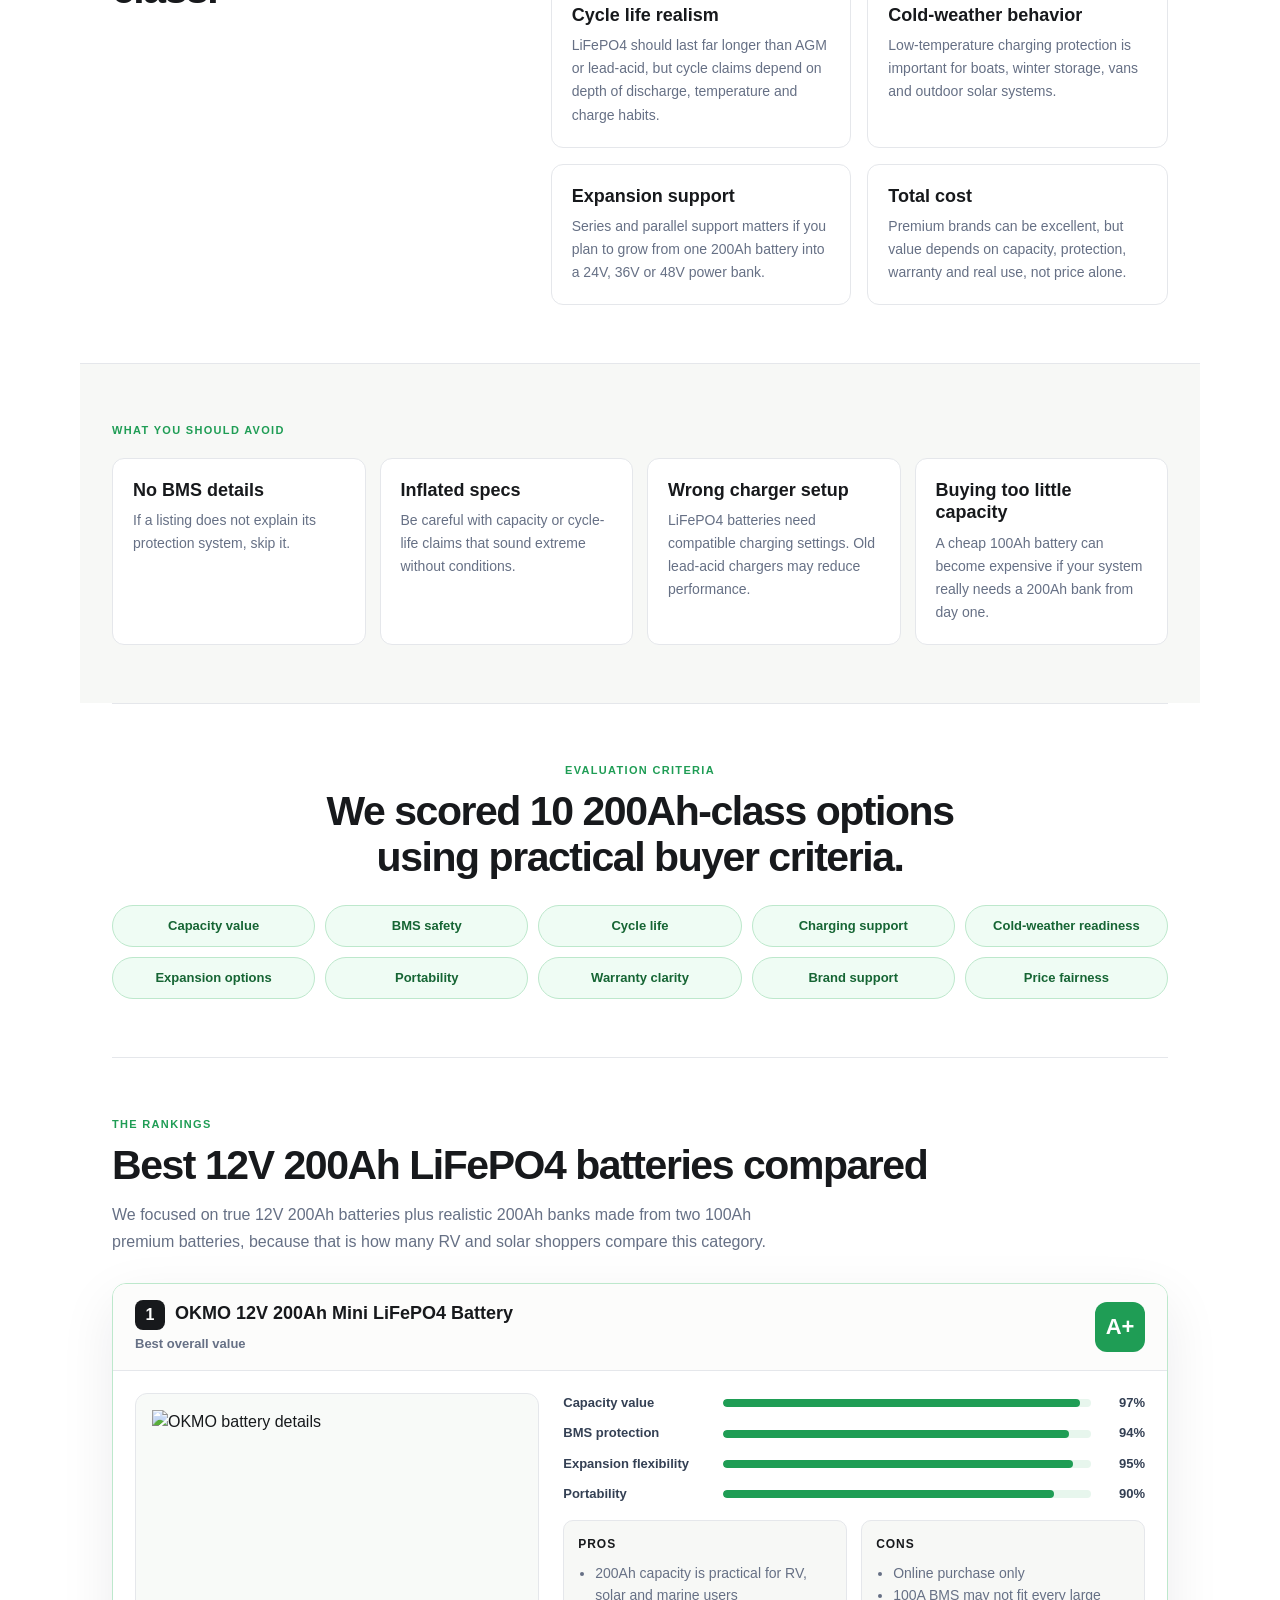
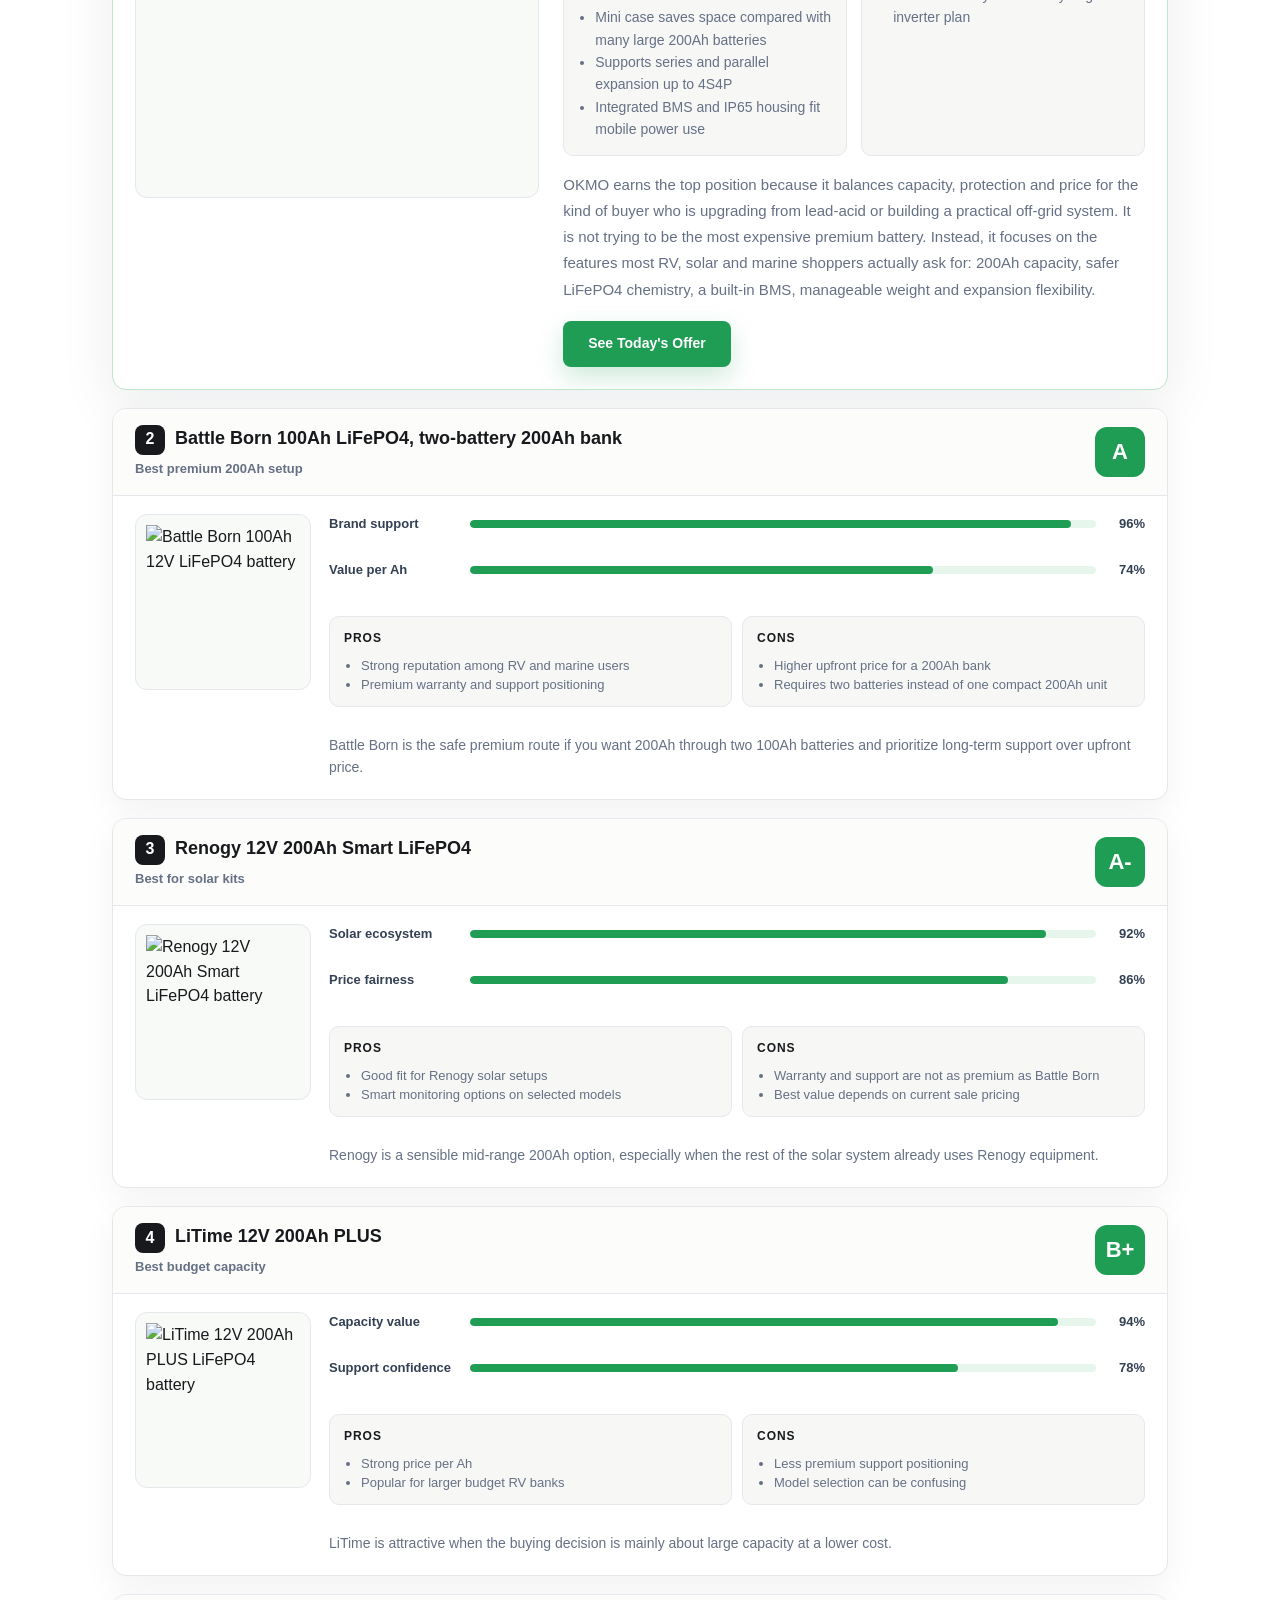
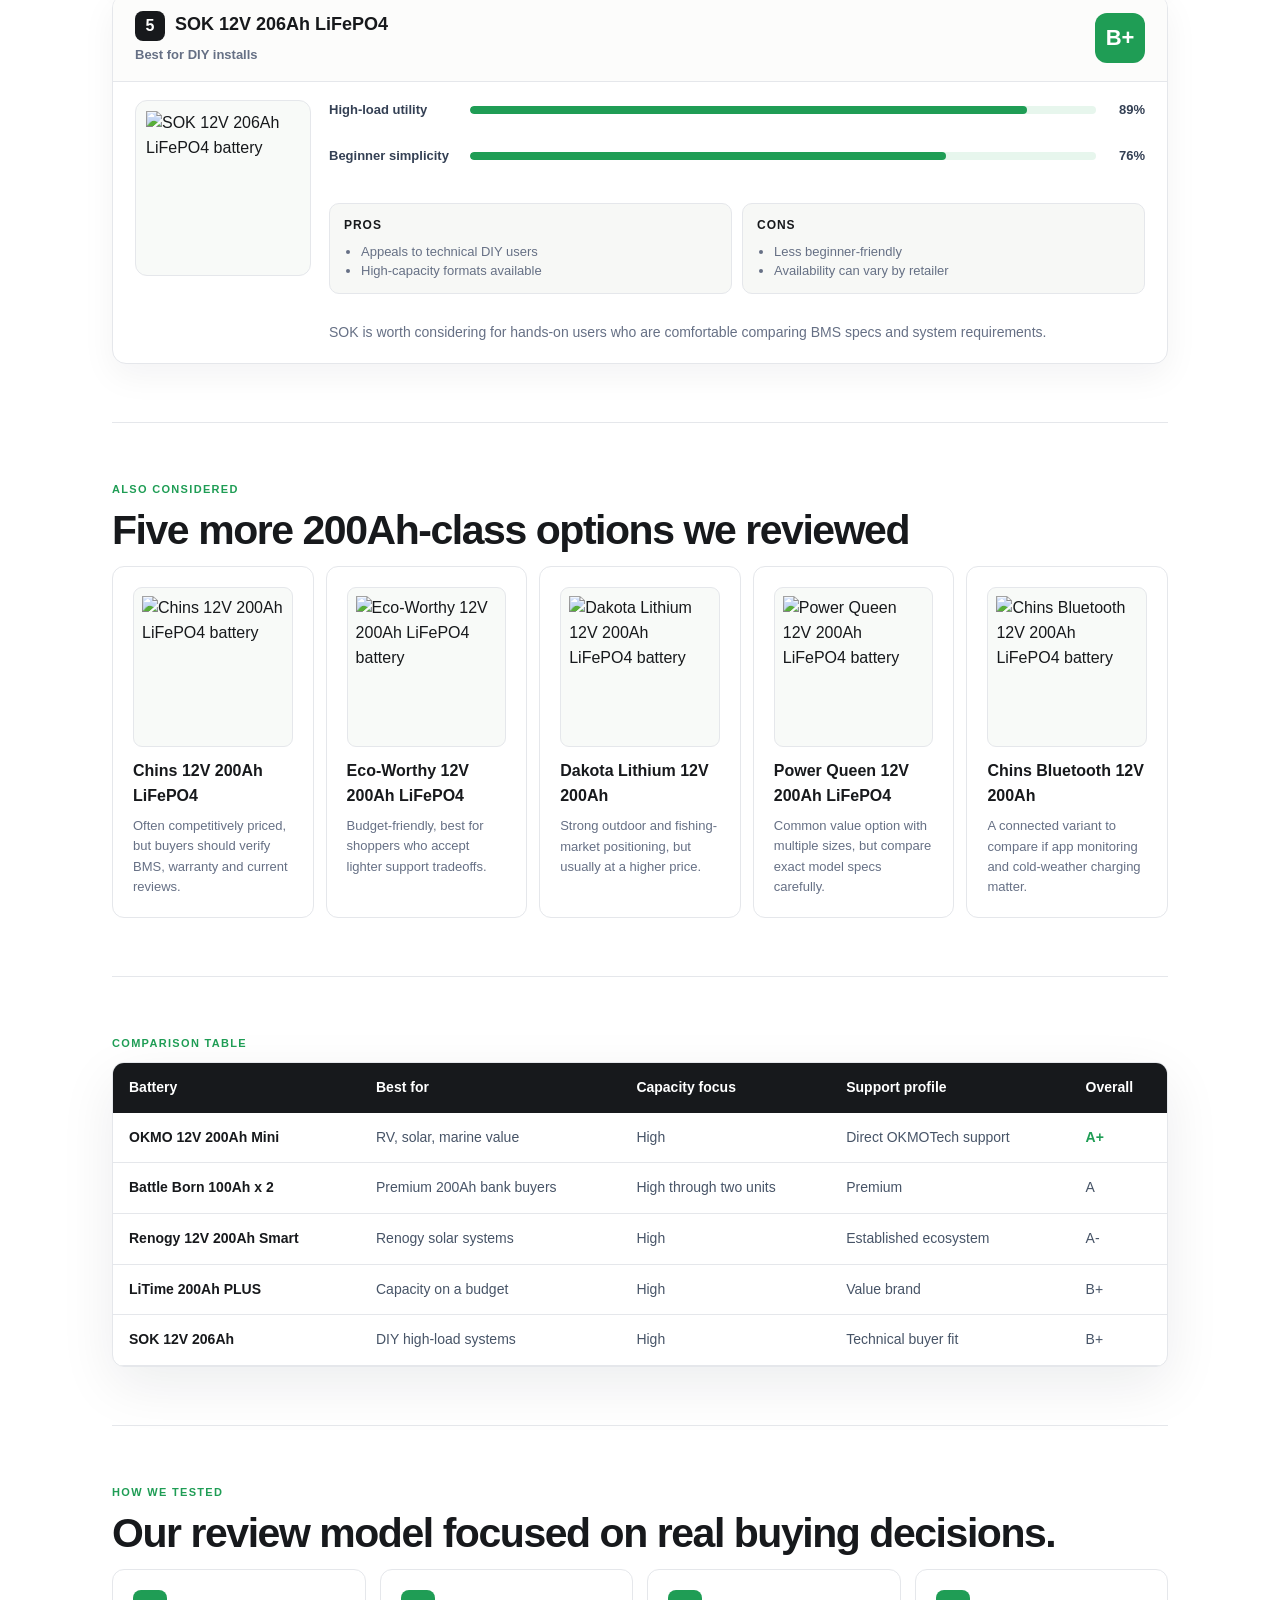
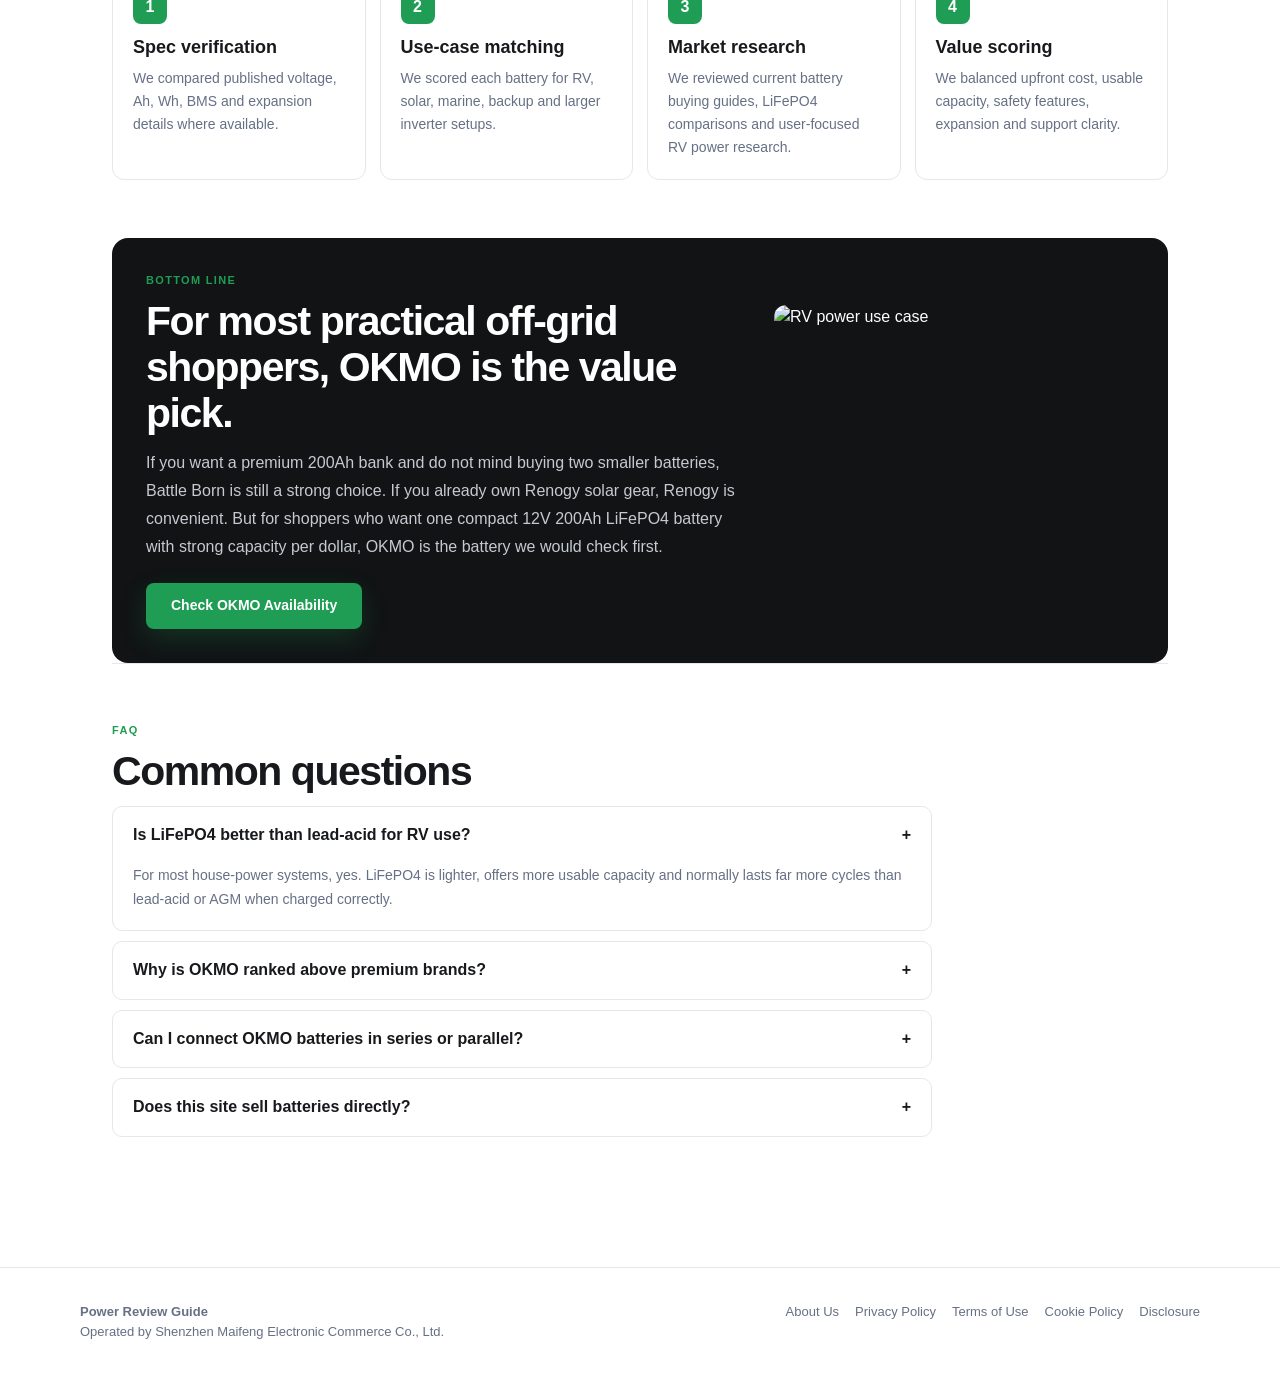
==== commit 687e92b3: "Remove homepage disclosure box" ====
--- a/index.html
+++ b/index.html
@@ -59,9 +59,6 @@
       <section class="article-section intro-copy">
         <p>Most shoppers looking at a 12V 200Ah battery are not powering a TV remote. They are running RV house loads, solar storage, trolling motors, van builds, backup refrigerators or weekend cabin systems. At this capacity level, a weak BMS or the wrong charger setup can matter as much as the headline amp-hour number.</p>
         <p>For this guide, we reviewed battery-category research from RV, solar, battery and consumer-testing publications, then built a practical scoring model for 200Ah-class off-grid users. The goal is simple: help buyers avoid overpaying for a badge, while also avoiding weak budget batteries that cut corners on protection.</p>
-        <div class="disclosure-box">
-          <strong>Disclosure:</strong> This page is operated by Shenzhen Maifeng Electronic Commerce Co., Ltd. and may contain promotional links. We present competing products for comparison, but purchase links on this page direct to OKMOTech.
-        </div>
       </section>
 
       <section class="article-section two-column" id="criteria">
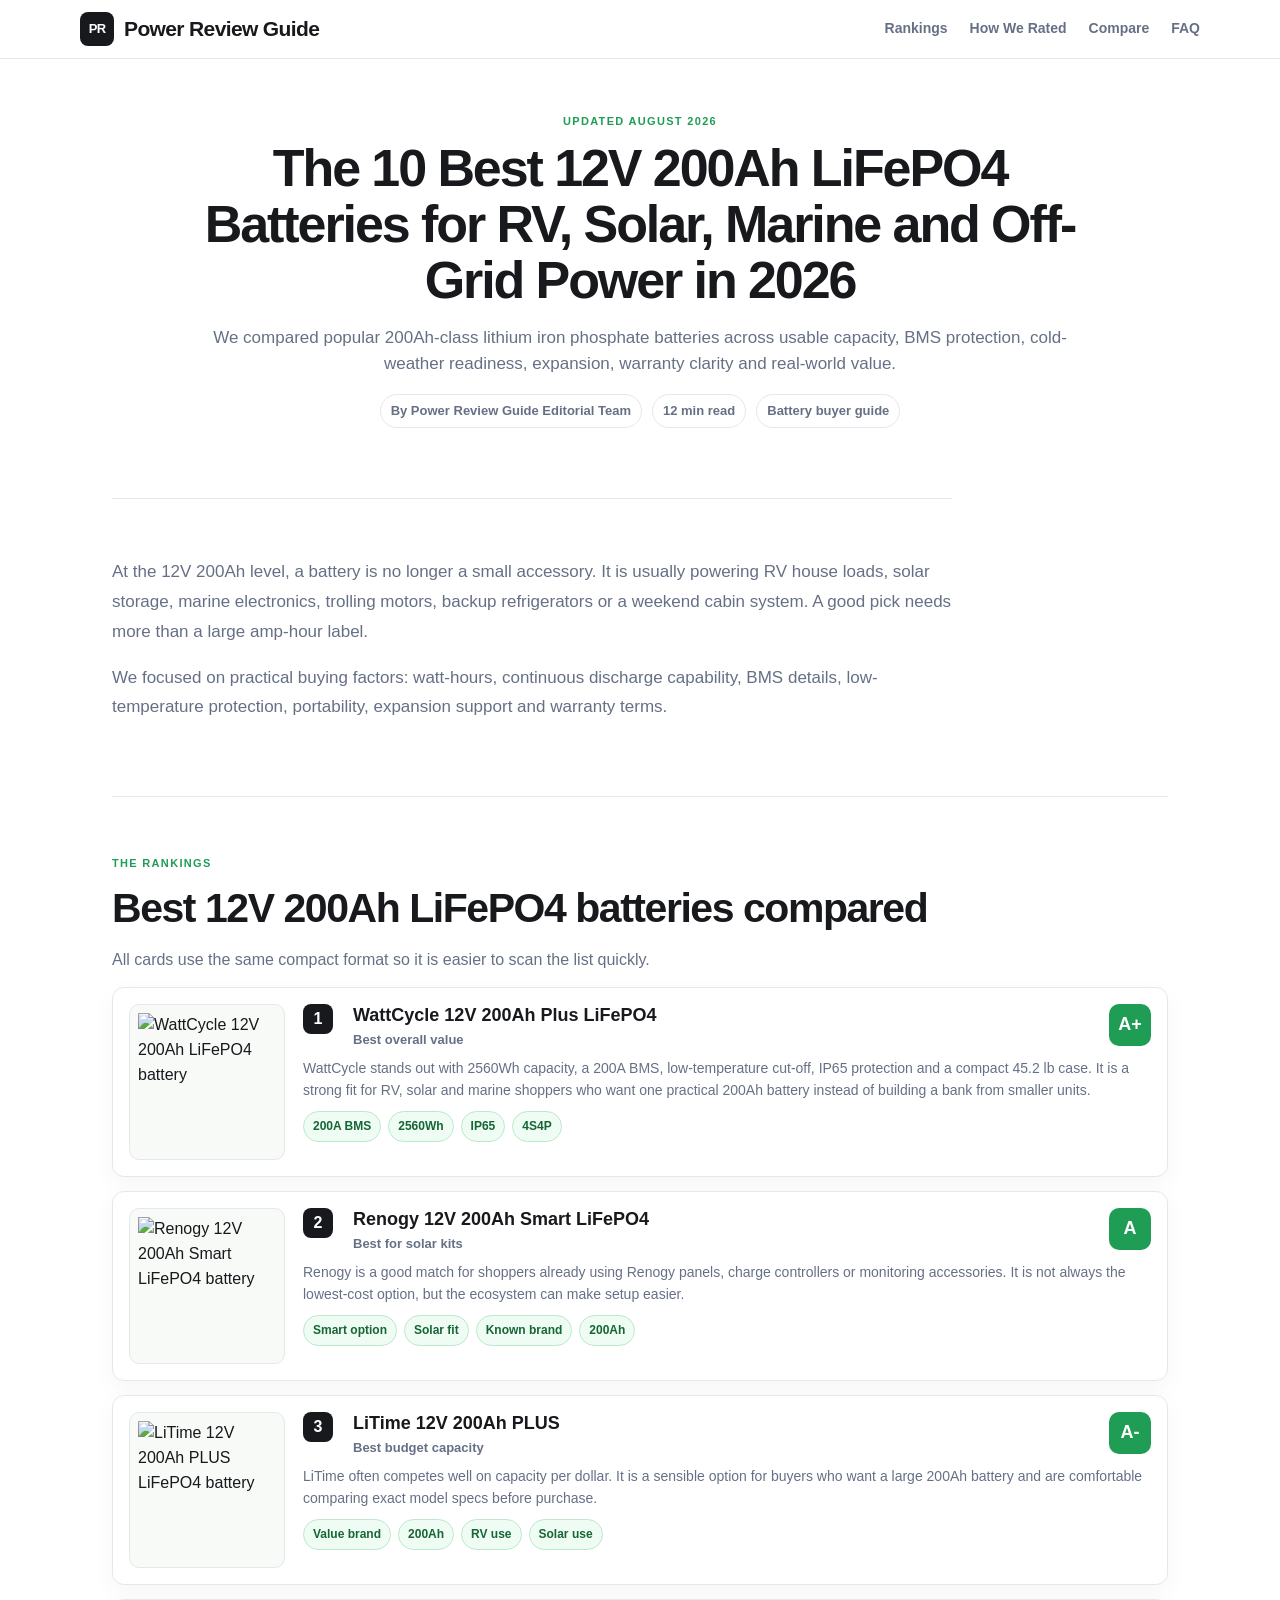
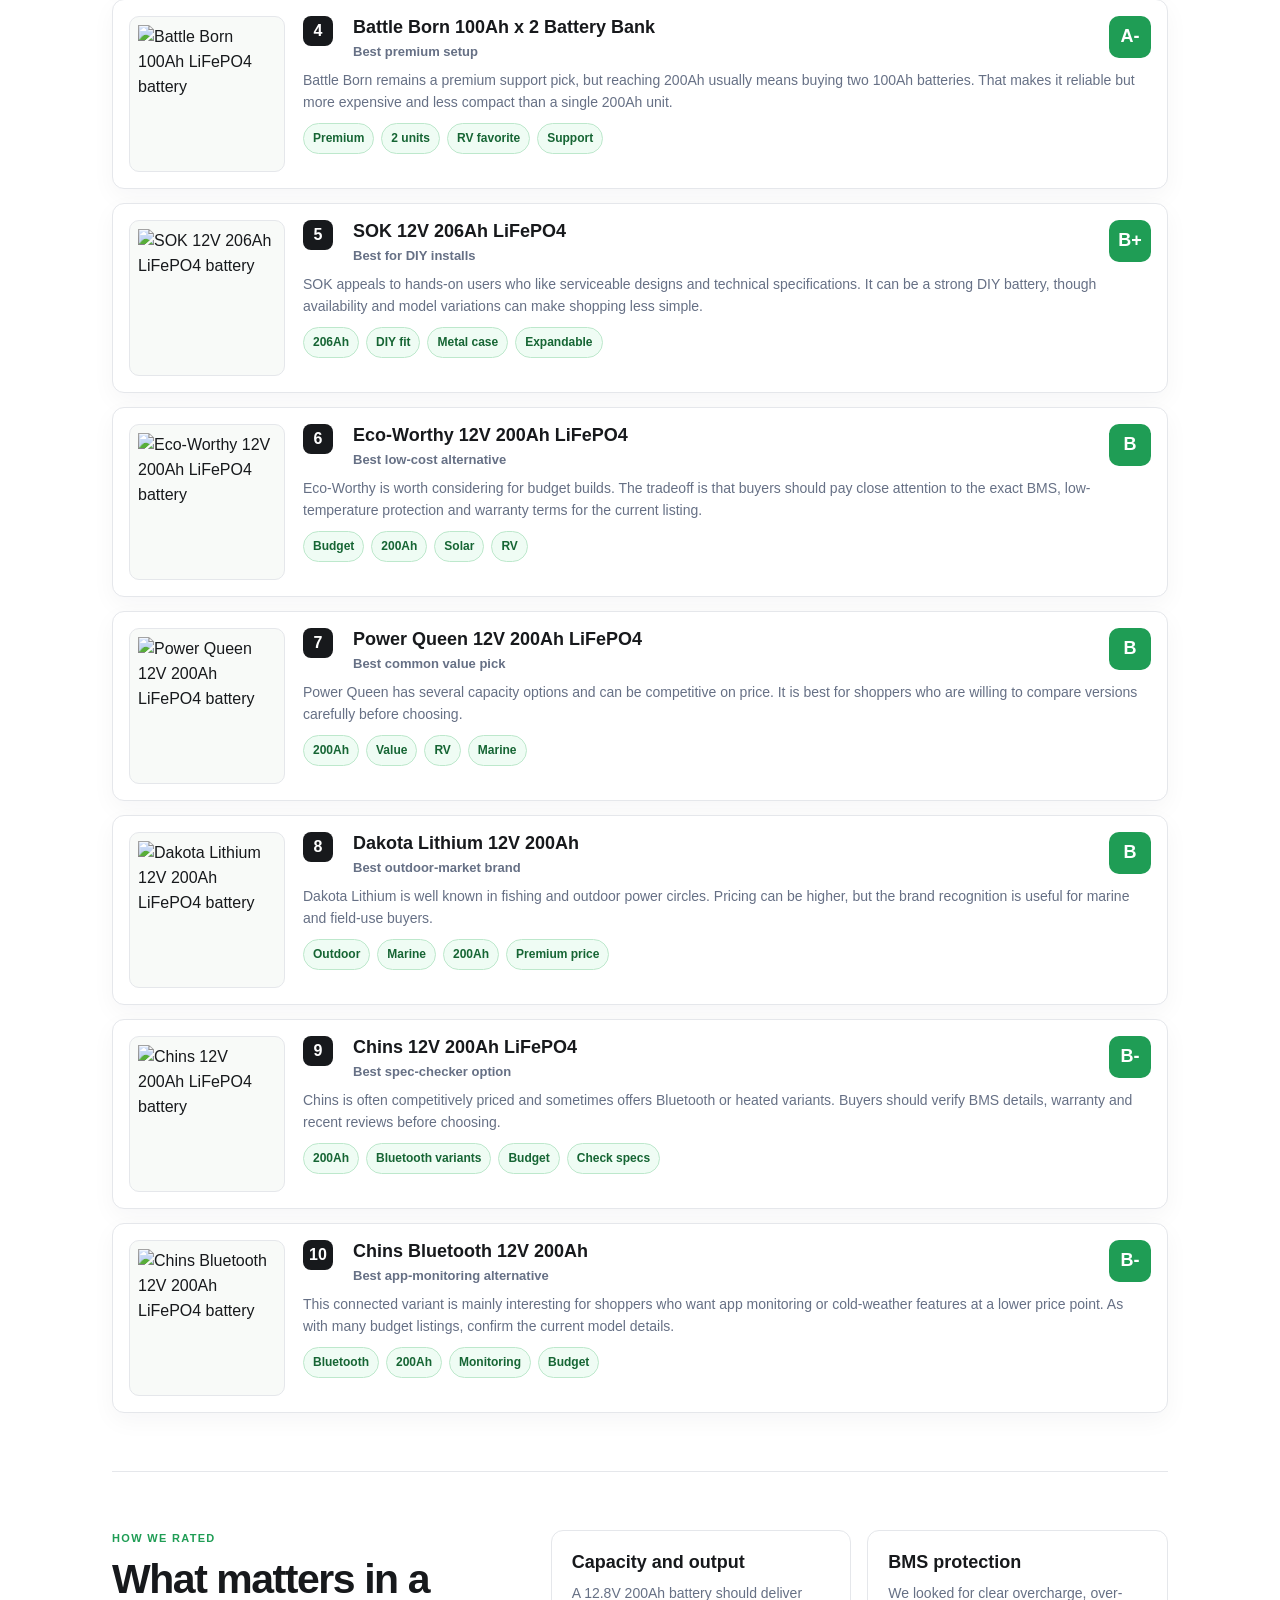
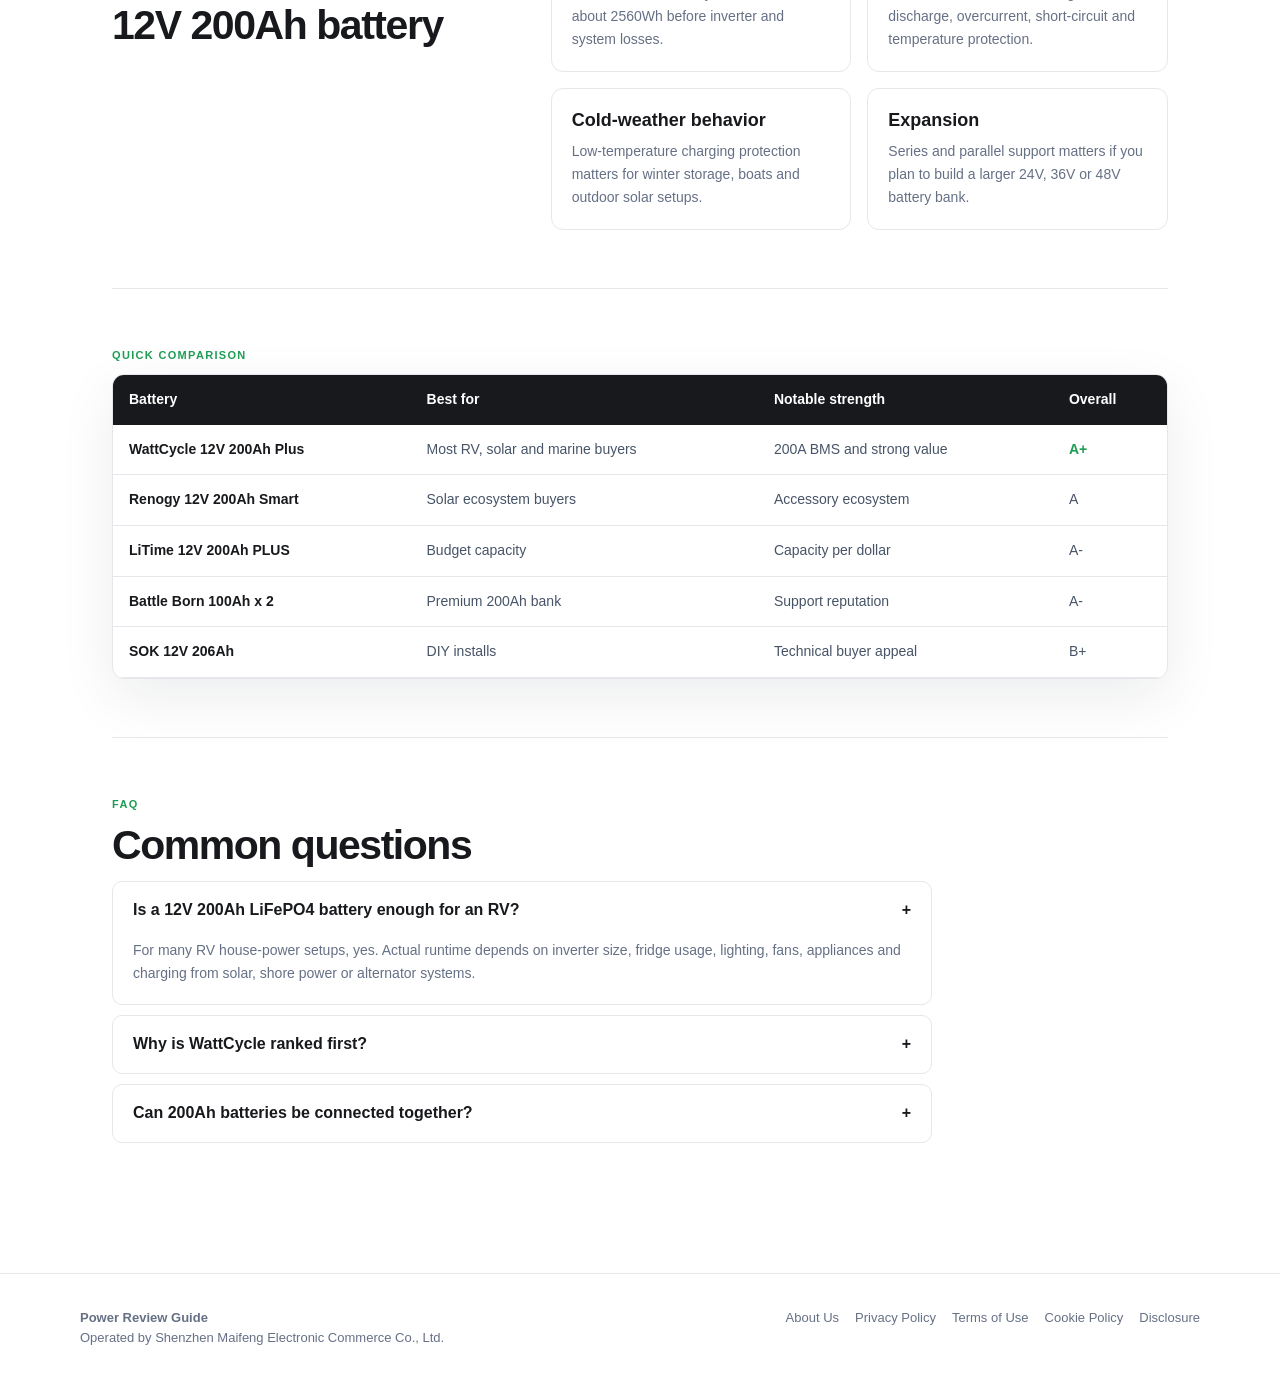
==== commit e36e8691: "Convert review article to WattCycle compact rankings" ====
--- a/index.html
+++ b/index.html
@@ -3,19 +3,18 @@
 <head>
   <meta charset="utf-8">
   <meta name="viewport" content="width=device-width, initial-scale=1">
-  <title>The Best 12V 200Ah LiFePO4 Batteries for RV, Solar and Marine in 2026</title>
-  <meta name="description" content="A consumer review style comparison of 10 popular 12V 200Ah LiFePO4 battery options for RV, solar, marine and off-grid power, with OKMO selected as the best value pick.">
-  <link rel="stylesheet" href="styles.css">
+  <title>The Best 12V 200Ah LiFePO4 Batteries of 2026</title>
+  <meta name="description" content="A concise review-style comparison of 10 popular 12V 200Ah LiFePO4 batteries for RV, solar, marine and off-grid use.">
+  <link rel="stylesheet" href="styles.css?v=wattcycle-compact-1">
 </head>
 <body>
   <header class="site-header">
     <div class="header-inner">
       <a class="brand" href="index.html"><span class="brand-mark">PR</span><span>Power Review Guide</span></a>
       <nav class="nav" aria-label="Primary navigation">
-        <a href="#verdict">Quick Verdict</a>
-        <a href="#criteria">What to Look For</a>
         <a href="#rankings">Rankings</a>
-        <a href="#tested">How We Tested</a>
+        <a href="#criteria">How We Rated</a>
+        <a href="#compare">Compare</a>
         <a href="#faq">FAQ</a>
       </nav>
     </div>
@@ -29,209 +28,148 @@
         <p class="dek">We compared popular 200Ah-class lithium iron phosphate batteries across usable capacity, BMS protection, cold-weather readiness, expansion, warranty clarity and real-world value.</p>
         <div class="article-meta">
           <span>By Power Review Guide Editorial Team</span>
-          <span>13 min read</span>
-          <span>Advertorial disclosure</span>
-        </div>
-        <div class="hero-review-card" id="verdict">
-          <div class="hero-product">
-            <img src="https://okmotech.com/cdn/shop/files/4ee0482982cfa89bb4d1cff3333a55e6.png?v=1758019763" alt="OKMO 12V 200Ah Mini LiFePO4 battery">
-          </div>
-          <div>
-            <div class="label">Quick Verdict</div>
-            <h2>Our #1 pick: OKMO 12V 200Ah Mini LiFePO4 Battery</h2>
-            <p>Best for RV, solar, marine and backup users who want high usable capacity, a compact 200Ah format, built-in BMS protection and strong value without paying premium-brand pricing.</p>
-            <ul class="check-list">
-              <li>200Ah / 2560Wh capacity in a mini case</li>
-              <li>LiFePO4 chemistry with integrated 100A BMS</li>
-              <li>Expandable up to 4S4P for larger systems</li>
-              <li>IP65-rated housing for outdoor and mobile setups</li>
-            </ul>
-            <div class="score-row">
-              <strong>Grade: A+</strong>
-              <span>Value Pick</span>
-              <span>9.6 / 10</span>
-            </div>
-            <a class="btn btn-primary shop-link" href="https://okmotech.com/products/okmo-12v-200ah-mini-lifepo4-battery-for-rv-solar-marine-off-grid-power">Check Current Offer</a>
-          </div>
+          <span>12 min read</span>
+          <span>Battery buyer guide</span>
         </div>
       </section>
 
       <section class="article-section intro-copy">
-        <p>Most shoppers looking at a 12V 200Ah battery are not powering a TV remote. They are running RV house loads, solar storage, trolling motors, van builds, backup refrigerators or weekend cabin systems. At this capacity level, a weak BMS or the wrong charger setup can matter as much as the headline amp-hour number.</p>
-        <p>For this guide, we reviewed battery-category research from RV, solar, battery and consumer-testing publications, then built a practical scoring model for 200Ah-class off-grid users. The goal is simple: help buyers avoid overpaying for a badge, while also avoiding weak budget batteries that cut corners on protection.</p>
+        <p>At the 12V 200Ah level, a battery is no longer a small accessory. It is usually powering RV house loads, solar storage, marine electronics, trolling motors, backup refrigerators or a weekend cabin system. A good pick needs more than a large amp-hour label.</p>
+        <p>We focused on practical buying factors: watt-hours, continuous discharge capability, BMS details, low-temperature protection, portability, expansion support and warranty terms.</p>
+      </section>
+
+      <section class="article-section compact-rankings" id="rankings">
+        <div class="label">The Rankings</div>
+        <h2>Best 12V 200Ah LiFePO4 batteries compared</h2>
+        <p class="section-sub">All cards use the same compact format so it is easier to scan the list quickly.</p>
+
+        <article class="review-row">
+          <div class="row-media"><img src="https://www.wattcycle.com/cdn/shop/files/Wattcycle12V200AhLiFePO4Battery_1500x.jpg?v=1697555312" alt="WattCycle 12V 200Ah LiFePO4 battery"></div>
+          <div class="row-copy">
+            <div class="row-title"><span class="rank-num">1</span><div><h3>WattCycle 12V 200Ah Plus LiFePO4</h3><p>Best overall value</p></div><strong>A+</strong></div>
+            <p>WattCycle stands out with 2560Wh capacity, a 200A BMS, low-temperature cut-off, IP65 protection and a compact 45.2 lb case. It is a strong fit for RV, solar and marine shoppers who want one practical 200Ah battery instead of building a bank from smaller units.</p>
+            <div class="mini-specs"><span>200A BMS</span><span>2560Wh</span><span>IP65</span><span>4S4P</span></div>
+          </div>
+        </article>
+
+        <article class="review-row">
+          <div class="row-media"><img src="https://www.selectlok.com.au/cdn/shop/files/RBT12200LFP-BT-G1-AU.png?v=1730943247&width=1946" alt="Renogy 12V 200Ah Smart LiFePO4 battery"></div>
+          <div class="row-copy">
+            <div class="row-title"><span class="rank-num">2</span><div><h3>Renogy 12V 200Ah Smart LiFePO4</h3><p>Best for solar kits</p></div><strong>A</strong></div>
+            <p>Renogy is a good match for shoppers already using Renogy panels, charge controllers or monitoring accessories. It is not always the lowest-cost option, but the ecosystem can make setup easier.</p>
+            <div class="mini-specs"><span>Smart option</span><span>Solar fit</span><span>Known brand</span><span>200Ah</span></div>
+          </div>
+        </article>
+
+        <article class="review-row">
+          <div class="row-media"><img src="https://i.ebayimg.com/images/g/6HYAAOSwdIRjmEqF/s-l1600.jpg" alt="LiTime 12V 200Ah PLUS LiFePO4 battery"></div>
+          <div class="row-copy">
+            <div class="row-title"><span class="rank-num">3</span><div><h3>LiTime 12V 200Ah PLUS</h3><p>Best budget capacity</p></div><strong>A-</strong></div>
+            <p>LiTime often competes well on capacity per dollar. It is a sensible option for buyers who want a large 200Ah battery and are comfortable comparing exact model specs before purchase.</p>
+            <div class="mini-specs"><span>Value brand</span><span>200Ah</span><span>RV use</span><span>Solar use</span></div>
+          </div>
+        </article>
+
+        <article class="review-row">
+          <div class="row-media"><img src="https://nomadicsupply.com/wp-content/uploads/2024/11/battle-born-100ah-12v-deep-cycle-lithium-battery.jpeg" alt="Battle Born 100Ah LiFePO4 battery"></div>
+          <div class="row-copy">
+            <div class="row-title"><span class="rank-num">4</span><div><h3>Battle Born 100Ah x 2 Battery Bank</h3><p>Best premium setup</p></div><strong>A-</strong></div>
+            <p>Battle Born remains a premium support pick, but reaching 200Ah usually means buying two 100Ah batteries. That makes it reliable but more expensive and less compact than a single 200Ah unit.</p>
+            <div class="mini-specs"><span>Premium</span><span>2 units</span><span>RV favorite</span><span>Support</span></div>
+          </div>
+        </article>
+
+        <article class="review-row">
+          <div class="row-media"><img src="https://invertersrus.com/wp-content/uploads/2022/07/SK12V206P-800-X-800-640x640.png" alt="SOK 12V 206Ah LiFePO4 battery"></div>
+          <div class="row-copy">
+            <div class="row-title"><span class="rank-num">5</span><div><h3>SOK 12V 206Ah LiFePO4</h3><p>Best for DIY installs</p></div><strong>B+</strong></div>
+            <p>SOK appeals to hands-on users who like serviceable designs and technical specifications. It can be a strong DIY battery, though availability and model variations can make shopping less simple.</p>
+            <div class="mini-specs"><span>206Ah</span><span>DIY fit</span><span>Metal case</span><span>Expandable</span></div>
+          </div>
+        </article>
+
+        <article class="review-row">
+          <div class="row-media"><img src="https://m.media-amazon.com/images/I/61HPPQXwWbL.jpg" alt="Eco-Worthy 12V 200Ah LiFePO4 battery"></div>
+          <div class="row-copy">
+            <div class="row-title"><span class="rank-num">6</span><div><h3>Eco-Worthy 12V 200Ah LiFePO4</h3><p>Best low-cost alternative</p></div><strong>B</strong></div>
+            <p>Eco-Worthy is worth considering for budget builds. The tradeoff is that buyers should pay close attention to the exact BMS, low-temperature protection and warranty terms for the current listing.</p>
+            <div class="mini-specs"><span>Budget</span><span>200Ah</span><span>Solar</span><span>RV</span></div>
+          </div>
+        </article>
+
+        <article class="review-row">
+          <div class="row-media"><img src="https://cdn.manomano.com/images/images_products/31414752/P/105306519_1.jpg" alt="Power Queen 12V 200Ah LiFePO4 battery"></div>
+          <div class="row-copy">
+            <div class="row-title"><span class="rank-num">7</span><div><h3>Power Queen 12V 200Ah LiFePO4</h3><p>Best common value pick</p></div><strong>B</strong></div>
+            <p>Power Queen has several capacity options and can be competitive on price. It is best for shoppers who are willing to compare versions carefully before choosing.</p>
+            <div class="mini-specs"><span>200Ah</span><span>Value</span><span>RV</span><span>Marine</span></div>
+          </div>
+        </article>
+
+        <article class="review-row">
+          <div class="row-media"><img src="https://content.osgnetworks.tv/infisherman/content/photos/Dakota-Lithium-12V-200Ah-Lithium-Battery-IMAGE.jpg" alt="Dakota Lithium 12V 200Ah LiFePO4 battery"></div>
+          <div class="row-copy">
+            <div class="row-title"><span class="rank-num">8</span><div><h3>Dakota Lithium 12V 200Ah</h3><p>Best outdoor-market brand</p></div><strong>B</strong></div>
+            <p>Dakota Lithium is well known in fishing and outdoor power circles. Pricing can be higher, but the brand recognition is useful for marine and field-use buyers.</p>
+            <div class="mini-specs"><span>Outdoor</span><span>Marine</span><span>200Ah</span><span>Premium price</span></div>
+          </div>
+        </article>
+
+        <article class="review-row">
+          <div class="row-media"><img src="https://img.gkbcdn.com/s3/d/202209/CHINS-Smart-12V-200AH-LiFePO4-Battery-516677-1.jpg" alt="Chins 12V 200Ah LiFePO4 battery"></div>
+          <div class="row-copy">
+            <div class="row-title"><span class="rank-num">9</span><div><h3>Chins 12V 200Ah LiFePO4</h3><p>Best spec-checker option</p></div><strong>B-</strong></div>
+            <p>Chins is often competitively priced and sometimes offers Bluetooth or heated variants. Buyers should verify BMS details, warranty and recent reviews before choosing.</p>
+            <div class="mini-specs"><span>200Ah</span><span>Bluetooth variants</span><span>Budget</span><span>Check specs</span></div>
+          </div>
+        </article>
+
+        <article class="review-row">
+          <div class="row-media"><img src="https://m.media-amazon.com/images/I/61h9JgrL7ML._AC_SL1500_.jpg" alt="Chins Bluetooth 12V 200Ah LiFePO4 battery"></div>
+          <div class="row-copy">
+            <div class="row-title"><span class="rank-num">10</span><div><h3>Chins Bluetooth 12V 200Ah</h3><p>Best app-monitoring alternative</p></div><strong>B-</strong></div>
+            <p>This connected variant is mainly interesting for shoppers who want app monitoring or cold-weather features at a lower price point. As with many budget listings, confirm the current model details.</p>
+            <div class="mini-specs"><span>Bluetooth</span><span>200Ah</span><span>Monitoring</span><span>Budget</span></div>
+          </div>
+        </article>
       </section>
 
       <section class="article-section two-column" id="criteria">
         <div>
-          <div class="label">What You Should Look For</div>
-          <h2>Six checks matter more than brand hype in the 200Ah class.</h2>
+          <div class="label">How We Rated</div>
+          <h2>What matters in a 12V 200Ah battery</h2>
         </div>
         <div class="criteria-grid">
-          <article><h3>Usable capacity</h3><p>For RV and solar storage, watt-hours matter more than vague runtime promises. A 12.8V 200Ah battery gives about 2560Wh before system losses.</p></article>
-          <article><h3>BMS protection</h3><p>Look for overcharge, over-discharge, overcurrent, overheating and short-circuit protection. A battery without clear BMS details is a risk.</p></article>
-          <article><h3>Cycle life realism</h3><p>LiFePO4 should last far longer than AGM or lead-acid, but cycle claims depend on depth of discharge, temperature and charge habits.</p></article>
-          <article><h3>Cold-weather behavior</h3><p>Low-temperature charging protection is important for boats, winter storage, vans and outdoor solar systems.</p></article>
-          <article><h3>Expansion support</h3><p>Series and parallel support matters if you plan to grow from one 200Ah battery into a 24V, 36V or 48V power bank.</p></article>
-          <article><h3>Total cost</h3><p>Premium brands can be excellent, but value depends on capacity, protection, warranty and real use, not price alone.</p></article>
-        </div>
-      </section>
-
-      <section class="article-section avoid-section">
-        <div class="label">What You Should Avoid</div>
-        <div class="avoid-grid">
-          <div><h3>No BMS details</h3><p>If a listing does not explain its protection system, skip it.</p></div>
-          <div><h3>Inflated specs</h3><p>Be careful with capacity or cycle-life claims that sound extreme without conditions.</p></div>
-          <div><h3>Wrong charger setup</h3><p>LiFePO4 batteries need compatible charging settings. Old lead-acid chargers may reduce performance.</p></div>
-          <div><h3>Buying too little capacity</h3><p>A cheap 100Ah battery can become expensive if your system really needs a 200Ah bank from day one.</p></div>
-        </div>
-      </section>
-
-      <section class="article-section score-panel">
-        <div class="label">Evaluation Criteria</div>
-        <h2>We scored 10 200Ah-class options using practical buyer criteria.</h2>
-        <div class="score-grid">
-          <span>Capacity value</span>
-          <span>BMS safety</span>
-          <span>Cycle life</span>
-          <span>Charging support</span>
-          <span>Cold-weather readiness</span>
-          <span>Expansion options</span>
-          <span>Portability</span>
-          <span>Warranty clarity</span>
-          <span>Brand support</span>
-          <span>Price fairness</span>
-        </div>
-      </section>
-
-      <section class="article-section" id="rankings">
-        <div class="label">The Rankings</div>
-        <h2>Best 12V 200Ah LiFePO4 batteries compared</h2>
-        <p class="section-sub">We focused on true 12V 200Ah batteries plus realistic 200Ah banks made from two 100Ah premium batteries, because that is how many RV and solar shoppers compare this category.</p>
-
-        <article class="rank-card top-pick">
-          <div class="rank-head">
-            <div><span class="rank-num">1</span><h3>OKMO 12V 200Ah Mini LiFePO4 Battery</h3><p>Best overall value</p></div>
-            <div class="grade">A+</div>
-          </div>
-          <div class="rank-body">
-            <div class="rank-image"><img src="https://okmotech.com/cdn/shop/files/2_af16de02-f397-4013-8d01-21be6a4f552f.png?v=1758019763" alt="OKMO battery details"></div>
-            <div>
-              <div class="bar"><span>Capacity value</span><i style="--w:97%"></i><b>97%</b></div>
-              <div class="bar"><span>BMS protection</span><i style="--w:94%"></i><b>94%</b></div>
-              <div class="bar"><span>Expansion flexibility</span><i style="--w:95%"></i><b>95%</b></div>
-              <div class="bar"><span>Portability</span><i style="--w:90%"></i><b>90%</b></div>
-              <div class="pros-cons">
-                <div><h4>Pros</h4><ul><li>200Ah capacity is practical for RV, solar and marine users</li><li>Mini case saves space compared with many large 200Ah batteries</li><li>Supports series and parallel expansion up to 4S4P</li><li>Integrated BMS and IP65 housing fit mobile power use</li></ul></div>
-                <div><h4>Cons</h4><ul><li>Online purchase only</li><li>100A BMS may not fit every large inverter plan</li></ul></div>
-              </div>
-              <p class="review-text-lg">OKMO earns the top position because it balances capacity, protection and price for the kind of buyer who is upgrading from lead-acid or building a practical off-grid system. It is not trying to be the most expensive premium battery. Instead, it focuses on the features most RV, solar and marine shoppers actually ask for: 200Ah capacity, safer LiFePO4 chemistry, a built-in BMS, manageable weight and expansion flexibility.</p>
-              <a class="btn btn-primary shop-link" href="https://okmotech.com/products/okmo-12v-200ah-mini-lifepo4-battery-for-rv-solar-marine-off-grid-power">See Today's Offer</a>
-            </div>
-          </div>
-        </article>
-
-        <article class="rank-card">
-          <div class="rank-head"><div><span class="rank-num">2</span><h3>Battle Born 100Ah LiFePO4, two-battery 200Ah bank</h3><p>Best premium 200Ah setup</p></div><div class="grade">A</div></div>
-          <div class="rank-body compact">
-            <div class="compact-product"><img src="https://nomadicsupply.com/wp-content/uploads/2024/11/battle-born-100ah-12v-deep-cycle-lithium-battery.jpeg" alt="Battle Born 100Ah 12V LiFePO4 battery"></div>
-            <div class="bar"><span>Brand support</span><i style="--w:96%"></i><b>96%</b></div>
-            <div class="bar"><span>Value per Ah</span><i style="--w:74%"></i><b>74%</b></div>
-            <div class="pros-cons"><div><h4>Pros</h4><ul><li>Strong reputation among RV and marine users</li><li>Premium warranty and support positioning</li></ul></div><div><h4>Cons</h4><ul><li>Higher upfront price for a 200Ah bank</li><li>Requires two batteries instead of one compact 200Ah unit</li></ul></div></div>
-            <p>Battle Born is the safe premium route if you want 200Ah through two 100Ah batteries and prioritize long-term support over upfront price.</p>
-          </div>
-        </article>
-
-        <article class="rank-card">
-          <div class="rank-head"><div><span class="rank-num">3</span><h3>Renogy 12V 200Ah Smart LiFePO4</h3><p>Best for solar kits</p></div><div class="grade">A-</div></div>
-          <div class="rank-body compact">
-            <div class="compact-product"><img src="https://www.selectlok.com.au/cdn/shop/files/RBT12200LFP-BT-G1-AU.png?v=1730943247&width=1946" alt="Renogy 12V 200Ah Smart LiFePO4 battery"></div>
-            <div class="bar"><span>Solar ecosystem</span><i style="--w:92%"></i><b>92%</b></div>
-            <div class="bar"><span>Price fairness</span><i style="--w:86%"></i><b>86%</b></div>
-            <div class="pros-cons"><div><h4>Pros</h4><ul><li>Good fit for Renogy solar setups</li><li>Smart monitoring options on selected models</li></ul></div><div><h4>Cons</h4><ul><li>Warranty and support are not as premium as Battle Born</li><li>Best value depends on current sale pricing</li></ul></div></div>
-            <p>Renogy is a sensible mid-range 200Ah option, especially when the rest of the solar system already uses Renogy equipment.</p>
-          </div>
-        </article>
-
-        <article class="rank-card">
-          <div class="rank-head"><div><span class="rank-num">4</span><h3>LiTime 12V 200Ah PLUS</h3><p>Best budget capacity</p></div><div class="grade">B+</div></div>
-          <div class="rank-body compact">
-            <div class="compact-product"><img src="https://i.ebayimg.com/images/g/6HYAAOSwdIRjmEqF/s-l1600.jpg" alt="LiTime 12V 200Ah PLUS LiFePO4 battery"></div>
-            <div class="bar"><span>Capacity value</span><i style="--w:94%"></i><b>94%</b></div>
-            <div class="bar"><span>Support confidence</span><i style="--w:78%"></i><b>78%</b></div>
-            <div class="pros-cons"><div><h4>Pros</h4><ul><li>Strong price per Ah</li><li>Popular for larger budget RV banks</li></ul></div><div><h4>Cons</h4><ul><li>Less premium support positioning</li><li>Model selection can be confusing</li></ul></div></div>
-            <p>LiTime is attractive when the buying decision is mainly about large capacity at a lower cost.</p>
-          </div>
-        </article>
-
-        <article class="rank-card">
-          <div class="rank-head"><div><span class="rank-num">5</span><h3>SOK 12V 206Ah LiFePO4</h3><p>Best for DIY installs</p></div><div class="grade">B+</div></div>
-          <div class="rank-body compact">
-            <div class="compact-product"><img src="https://invertersrus.com/wp-content/uploads/2022/07/SK12V206P-800-X-800-640x640.png" alt="SOK 12V 206Ah LiFePO4 battery"></div>
-            <div class="bar"><span>High-load utility</span><i style="--w:89%"></i><b>89%</b></div>
-            <div class="bar"><span>Beginner simplicity</span><i style="--w:76%"></i><b>76%</b></div>
-            <div class="pros-cons"><div><h4>Pros</h4><ul><li>Appeals to technical DIY users</li><li>High-capacity formats available</li></ul></div><div><h4>Cons</h4><ul><li>Less beginner-friendly</li><li>Availability can vary by retailer</li></ul></div></div>
-            <p>SOK is worth considering for hands-on users who are comfortable comparing BMS specs and system requirements.</p>
-          </div>
-        </article>
-      </section>
-
-      <section class="article-section shortlist">
-        <div class="label">Also Considered</div>
-        <h2>Five more 200Ah-class options we reviewed</h2>
-        <div class="short-grid">
-          <div><img src="https://img.gkbcdn.com/s3/d/202209/CHINS-Smart-12V-200AH-LiFePO4-Battery-516677-1.jpg" alt="Chins 12V 200Ah LiFePO4 battery"><strong>Chins 12V 200Ah LiFePO4</strong><span>Often competitively priced, but buyers should verify BMS, warranty and current reviews.</span></div>
-          <div><img src="https://m.media-amazon.com/images/I/61HPPQXwWbL.jpg" alt="Eco-Worthy 12V 200Ah LiFePO4 battery"><strong>Eco-Worthy 12V 200Ah LiFePO4</strong><span>Budget-friendly, best for shoppers who accept lighter support tradeoffs.</span></div>
-          <div><img src="https://content.osgnetworks.tv/infisherman/content/photos/Dakota-Lithium-12V-200Ah-Lithium-Battery-IMAGE.jpg" alt="Dakota Lithium 12V 200Ah LiFePO4 battery"><strong>Dakota Lithium 12V 200Ah</strong><span>Strong outdoor and fishing-market positioning, but usually at a higher price.</span></div>
-          <div><img src="https://cdn.manomano.com/images/images_products/31414752/P/105306519_1.jpg" alt="Power Queen 12V 200Ah LiFePO4 battery"><strong>Power Queen 12V 200Ah LiFePO4</strong><span>Common value option with multiple sizes, but compare exact model specs carefully.</span></div>
-          <div><img src="https://m.media-amazon.com/images/I/61h9JgrL7ML._AC_SL1500_.jpg" alt="Chins Bluetooth 12V 200Ah LiFePO4 battery"><strong>Chins Bluetooth 12V 200Ah</strong><span>A connected variant to compare if app monitoring and cold-weather charging matter.</span></div>
-        </div>
-      </section>
-
-      <section class="article-section">
-        <div class="label">Comparison Table</div>
+          <article><h3>Capacity and output</h3><p>A 12.8V 200Ah battery should deliver about 2560Wh before inverter and system losses.</p></article>
+          <article><h3>BMS protection</h3><p>We looked for clear overcharge, over-discharge, overcurrent, short-circuit and temperature protection.</p></article>
+          <article><h3>Cold-weather behavior</h3><p>Low-temperature charging protection matters for winter storage, boats and outdoor solar setups.</p></article>
+          <article><h3>Expansion</h3><p>Series and parallel support matters if you plan to build a larger 24V, 36V or 48V battery bank.</p></article>
+        </div>
+      </section>
+
+      <section class="article-section" id="compare">
+        <div class="label">Quick Comparison</div>
         <div class="table-wrap">
           <table>
-            <thead><tr><th>Battery</th><th>Best for</th><th>Capacity focus</th><th>Support profile</th><th>Overall</th></tr></thead>
+            <thead><tr><th>Battery</th><th>Best for</th><th>Notable strength</th><th>Overall</th></tr></thead>
             <tbody>
-              <tr><td>OKMO 12V 200Ah Mini</td><td>RV, solar, marine value</td><td>High</td><td>Direct OKMOTech support</td><td class="ours">A+</td></tr>
-              <tr><td>Battle Born 100Ah x 2</td><td>Premium 200Ah bank buyers</td><td>High through two units</td><td>Premium</td><td>A</td></tr>
-              <tr><td>Renogy 12V 200Ah Smart</td><td>Renogy solar systems</td><td>High</td><td>Established ecosystem</td><td>A-</td></tr>
-              <tr><td>LiTime 200Ah PLUS</td><td>Capacity on a budget</td><td>High</td><td>Value brand</td><td>B+</td></tr>
-              <tr><td>SOK 12V 206Ah</td><td>DIY high-load systems</td><td>High</td><td>Technical buyer fit</td><td>B+</td></tr>
+              <tr><td>WattCycle 12V 200Ah Plus</td><td>Most RV, solar and marine buyers</td><td>200A BMS and strong value</td><td class="ours">A+</td></tr>
+              <tr><td>Renogy 12V 200Ah Smart</td><td>Solar ecosystem buyers</td><td>Accessory ecosystem</td><td>A</td></tr>
+              <tr><td>LiTime 12V 200Ah PLUS</td><td>Budget capacity</td><td>Capacity per dollar</td><td>A-</td></tr>
+              <tr><td>Battle Born 100Ah x 2</td><td>Premium 200Ah bank</td><td>Support reputation</td><td>A-</td></tr>
+              <tr><td>SOK 12V 206Ah</td><td>DIY installs</td><td>Technical buyer appeal</td><td>B+</td></tr>
             </tbody>
           </table>
         </div>
-      </section>
-
-      <section class="article-section testing" id="tested">
-        <div class="label">How We Tested</div>
-        <h2>Our review model focused on real buying decisions.</h2>
-        <div class="testing-grid">
-          <div><span>1</span><h3>Spec verification</h3><p>We compared published voltage, Ah, Wh, BMS and expansion details where available.</p></div>
-          <div><span>2</span><h3>Use-case matching</h3><p>We scored each battery for RV, solar, marine, backup and larger inverter setups.</p></div>
-          <div><span>3</span><h3>Market research</h3><p>We reviewed current battery buying guides, LiFePO4 comparisons and user-focused RV power research.</p></div>
-          <div><span>4</span><h3>Value scoring</h3><p>We balanced upfront cost, usable capacity, safety features, expansion and support clarity.</p></div>
-        </div>
-      </section>
-
-      <section class="article-section final-pick">
-        <div>
-          <div class="label">Bottom Line</div>
-          <h2>For most practical off-grid shoppers, OKMO is the value pick.</h2>
-          <p>If you want a premium 200Ah bank and do not mind buying two smaller batteries, Battle Born is still a strong choice. If you already own Renogy solar gear, Renogy is convenient. But for shoppers who want one compact 12V 200Ah LiFePO4 battery with strong capacity per dollar, OKMO is the battery we would check first.</p>
-          <a class="btn btn-primary shop-link" href="https://okmotech.com/products/okmo-12v-200ah-mini-lifepo4-battery-for-rv-solar-marine-off-grid-power">Check OKMO Availability</a>
-        </div>
-        <img src="https://okmotech.com/cdn/shop/files/32913bb930161c1a21fc8c6703e86e61.jpg?v=1758019763" alt="RV power use case">
       </section>
 
       <section class="article-section" id="faq">
         <div class="label">FAQ</div>
         <h2>Common questions</h2>
         <div class="faq-list">
-          <div class="faq-item open"><button class="faq-q" type="button">Is LiFePO4 better than lead-acid for RV use?<span>+</span></button><div class="faq-a">For most house-power systems, yes. LiFePO4 is lighter, offers more usable capacity and normally lasts far more cycles than lead-acid or AGM when charged correctly.</div></div>
-          <div class="faq-item"><button class="faq-q" type="button">Why is OKMO ranked above premium brands?<span>+</span></button><div class="faq-a">This ranking is value-focused for 12V 200Ah shoppers. Premium brands may offer stronger support histories, but OKMO offers a compelling 200Ah feature set for everyday RV, solar and marine users.</div></div>
-          <div class="faq-item"><button class="faq-q" type="button">Can I connect OKMO batteries in series or parallel?<span>+</span></button><div class="faq-a">OKMO product information lists support up to 4S4P for the 12V 200Ah Mini model when configured properly with compatible system components.</div></div>
-          <div class="faq-item"><button class="faq-q" type="button">Does this site sell batteries directly?<span>+</span></button><div class="faq-a">No. This review page links to OKMOTech.com for product details, current offers, checkout and support.</div></div>
+          <div class="faq-item open"><button class="faq-q" type="button">Is a 12V 200Ah LiFePO4 battery enough for an RV?<span>+</span></button><div class="faq-a">For many RV house-power setups, yes. Actual runtime depends on inverter size, fridge usage, lighting, fans, appliances and charging from solar, shore power or alternator systems.</div></div>
+          <div class="faq-item"><button class="faq-q" type="button">Why is WattCycle ranked first?<span>+</span></button><div class="faq-a">It combines a true 200Ah capacity, 2560Wh energy, 200A BMS, low-temperature protection, IP65 rating and competitive pricing in one compact battery.</div></div>
+          <div class="faq-item"><button class="faq-q" type="button">Can 200Ah batteries be connected together?<span>+</span></button><div class="faq-a">Many LiFePO4 batteries support series or parallel expansion, but only connect compatible batteries according to the manufacturer's manual and system requirements.</div></div>
         </div>
       </section>
     </article>
@@ -257,15 +195,6 @@
         item.classList.toggle('open');
       });
     });
-    (function () {
-      var keys = ['gclid','gbraid','wbraid','fbclid','utm_source','utm_medium','utm_campaign','utm_content','utm_term'];
-      var source = new URLSearchParams(location.search);
-      document.querySelectorAll('a.shop-link').forEach(function(a) {
-        var u = new URL(a.href);
-        keys.forEach(function(k) { var v = source.get(k); if (v && !u.searchParams.has(k)) u.searchParams.set(k, v); });
-        a.href = u.toString();
-      });
-    })();
   </script>
 </body>
 </html>
--- a/styles.css
+++ b/styles.css
@@ -59,6 +59,19 @@
 .score-grid { display: grid; grid-template-columns: repeat(5, 1fr); gap: 10px; margin-top: 24px; }
 .score-grid span { border: 1px solid #bde8cc; background: #effcf4; color: #166534; border-radius: 999px; padding: 10px; font-size: 13px; font-weight: 800; }
 .section-sub { color: var(--muted); max-width: 690px; line-height: 1.7; margin-bottom: 28px; }
+.compact-rankings { display: grid; gap: 14px; }
+.compact-rankings > h2, .compact-rankings > .section-sub, .compact-rankings > .label { margin-bottom: 0; }
+.review-row { display: grid; grid-template-columns: 156px 1fr; gap: 18px; align-items: start; border: 1px solid var(--line); border-radius: 12px; background: #fff; padding: 16px; box-shadow: 0 8px 24px rgba(16,24,40,.04); }
+.row-media { border: 1px solid var(--line); border-radius: 10px; background: #f8faf8; padding: 8px; }
+.row-media img { width: 100%; aspect-ratio: 1 / 1; object-fit: contain; }
+.row-copy { min-width: 0; }
+.row-title { display: grid; grid-template-columns: auto 1fr auto; gap: 10px; align-items: start; margin-bottom: 8px; }
+.row-title h3 { font-size: 18px; margin-bottom: 3px; }
+.row-title p { font-size: 13px; font-weight: 800; }
+.row-title strong { min-width: 42px; height: 42px; border-radius: 10px; display: grid; place-items: center; background: var(--accent); color: #fff; font-size: 18px; font-weight: 900; }
+.row-copy > p { font-size: 14px; line-height: 1.55; margin-bottom: 10px; }
+.mini-specs { display: flex; flex-wrap: wrap; gap: 7px; }
+.mini-specs span { border: 1px solid #bde8cc; background: #effcf4; color: #166534; border-radius: 999px; padding: 5px 9px; font-size: 12px; font-weight: 800; }
 .rank-card { border: 1px solid var(--line); border-radius: 14px; background: #fff; box-shadow: 0 12px 34px rgba(16,24,40,.05); margin-top: 18px; overflow: hidden; }
 .rank-card.top-pick { border-color: #bde8cc; box-shadow: var(--shadow); }
 .rank-head { display: flex; justify-content: space-between; gap: 18px; align-items: center; padding: 16px 22px; border-bottom: 1px solid var(--line); background: #fcfcfb; }
@@ -130,7 +143,10 @@
   .article-shell { padding-left: 20px; padding-right: 20px; }
   .review-hero { padding-top: 34px; }
   .hero-review-card, .final-pick { padding: 20px; }
-  .criteria-grid, .avoid-grid, .testing-grid, .score-grid, .short-grid, .pros-cons { grid-template-columns: 1fr; }
+  .criteria-grid, .avoid-grid, .testing-grid, .score-grid, .short-grid, .pros-cons, .review-row { grid-template-columns: 1fr; }
+  .row-media { max-width: 190px; }
+  .row-title { grid-template-columns: auto 1fr; }
+  .row-title strong { grid-column: 1 / -1; width: 42px; }
   .avoid-section { margin-left: -20px; margin-right: -20px; padding-left: 20px; padding-right: 20px; }
   .bar { grid-template-columns: 1fr 42px; }
   .bar span { grid-column: 1 / -1; }
